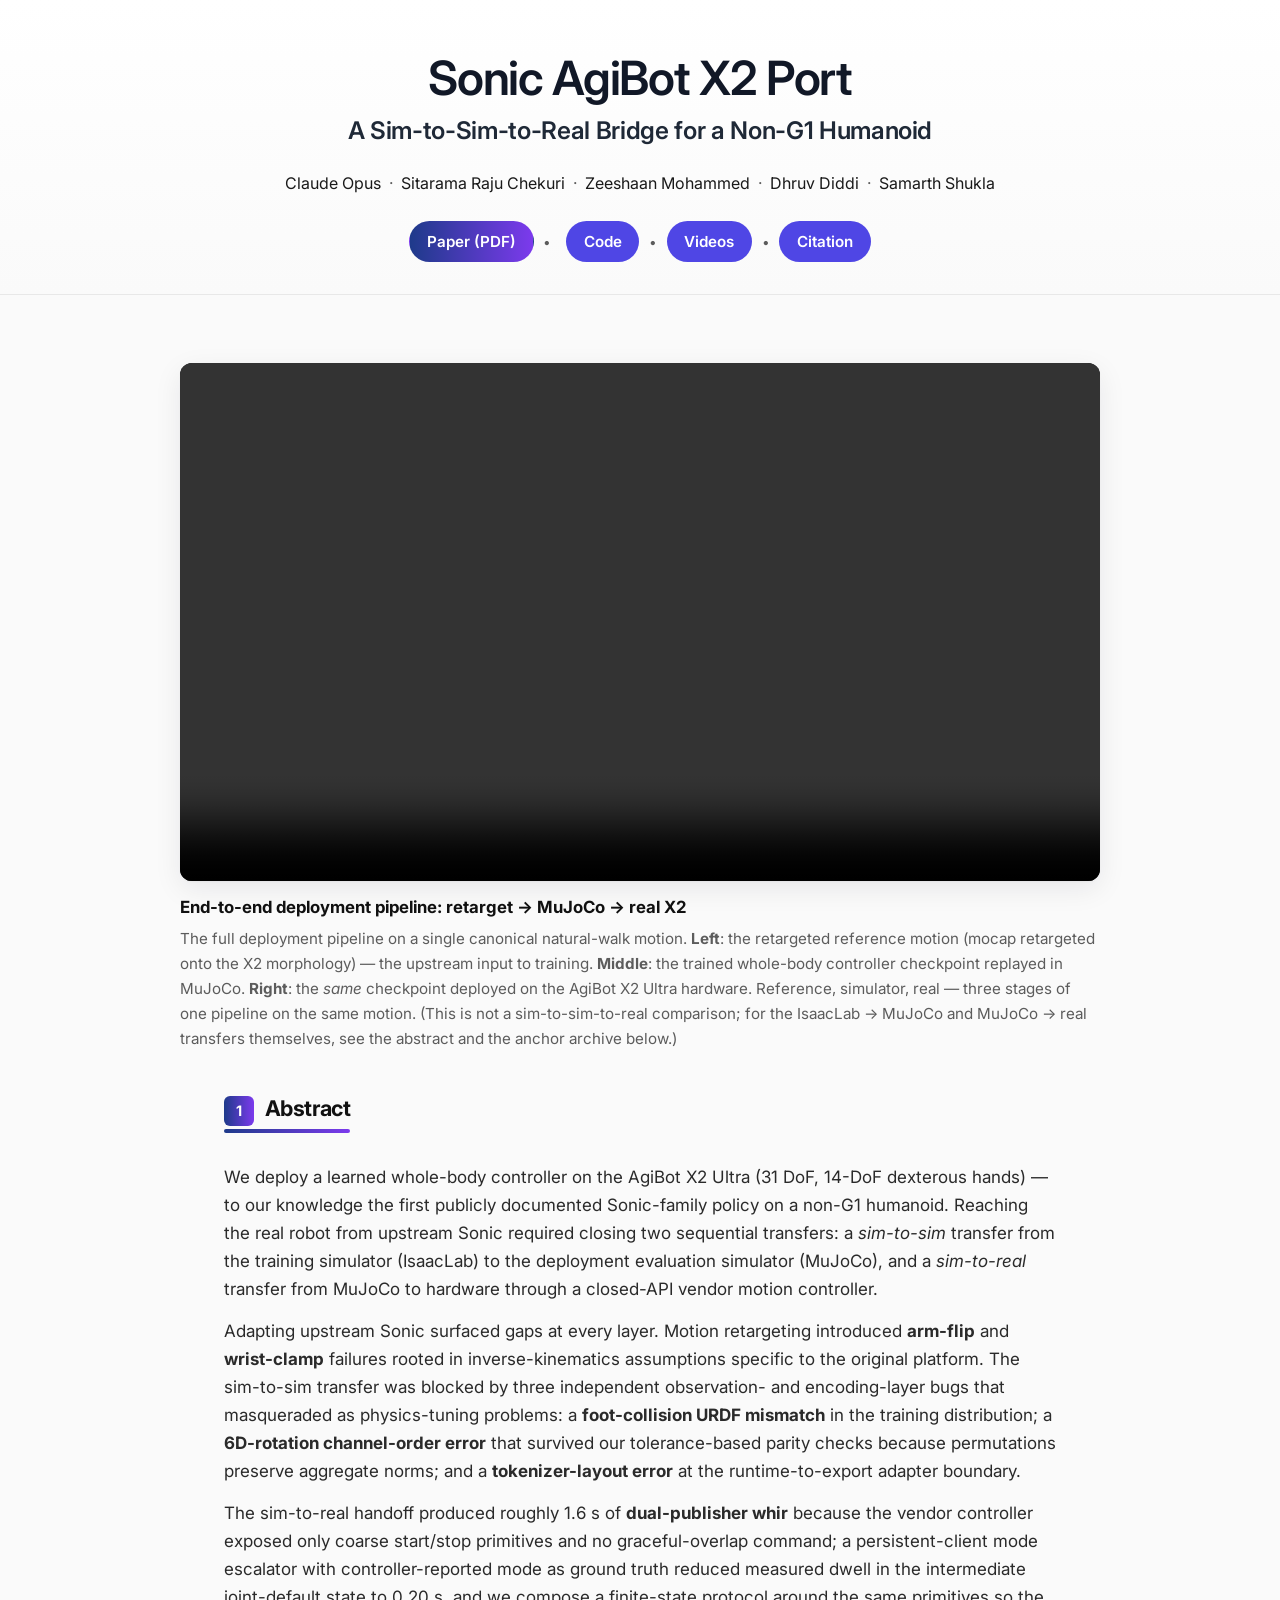
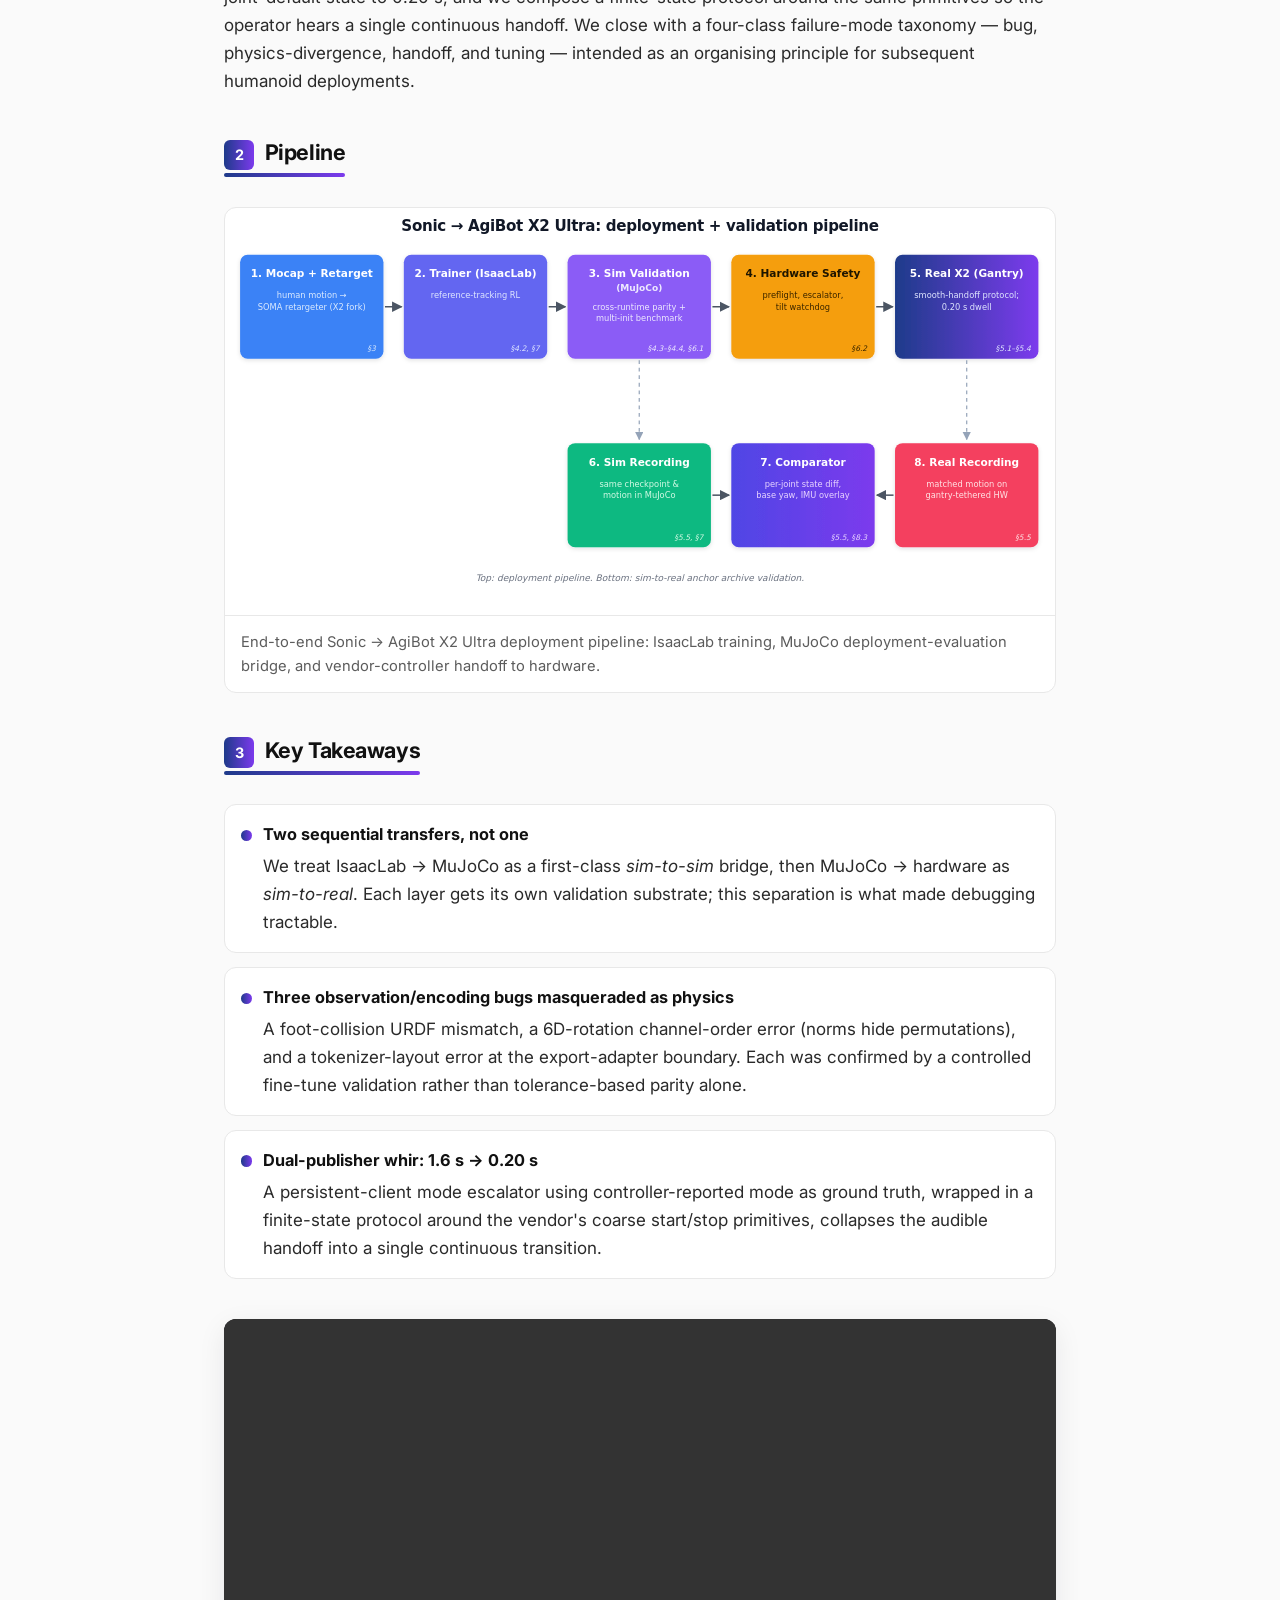
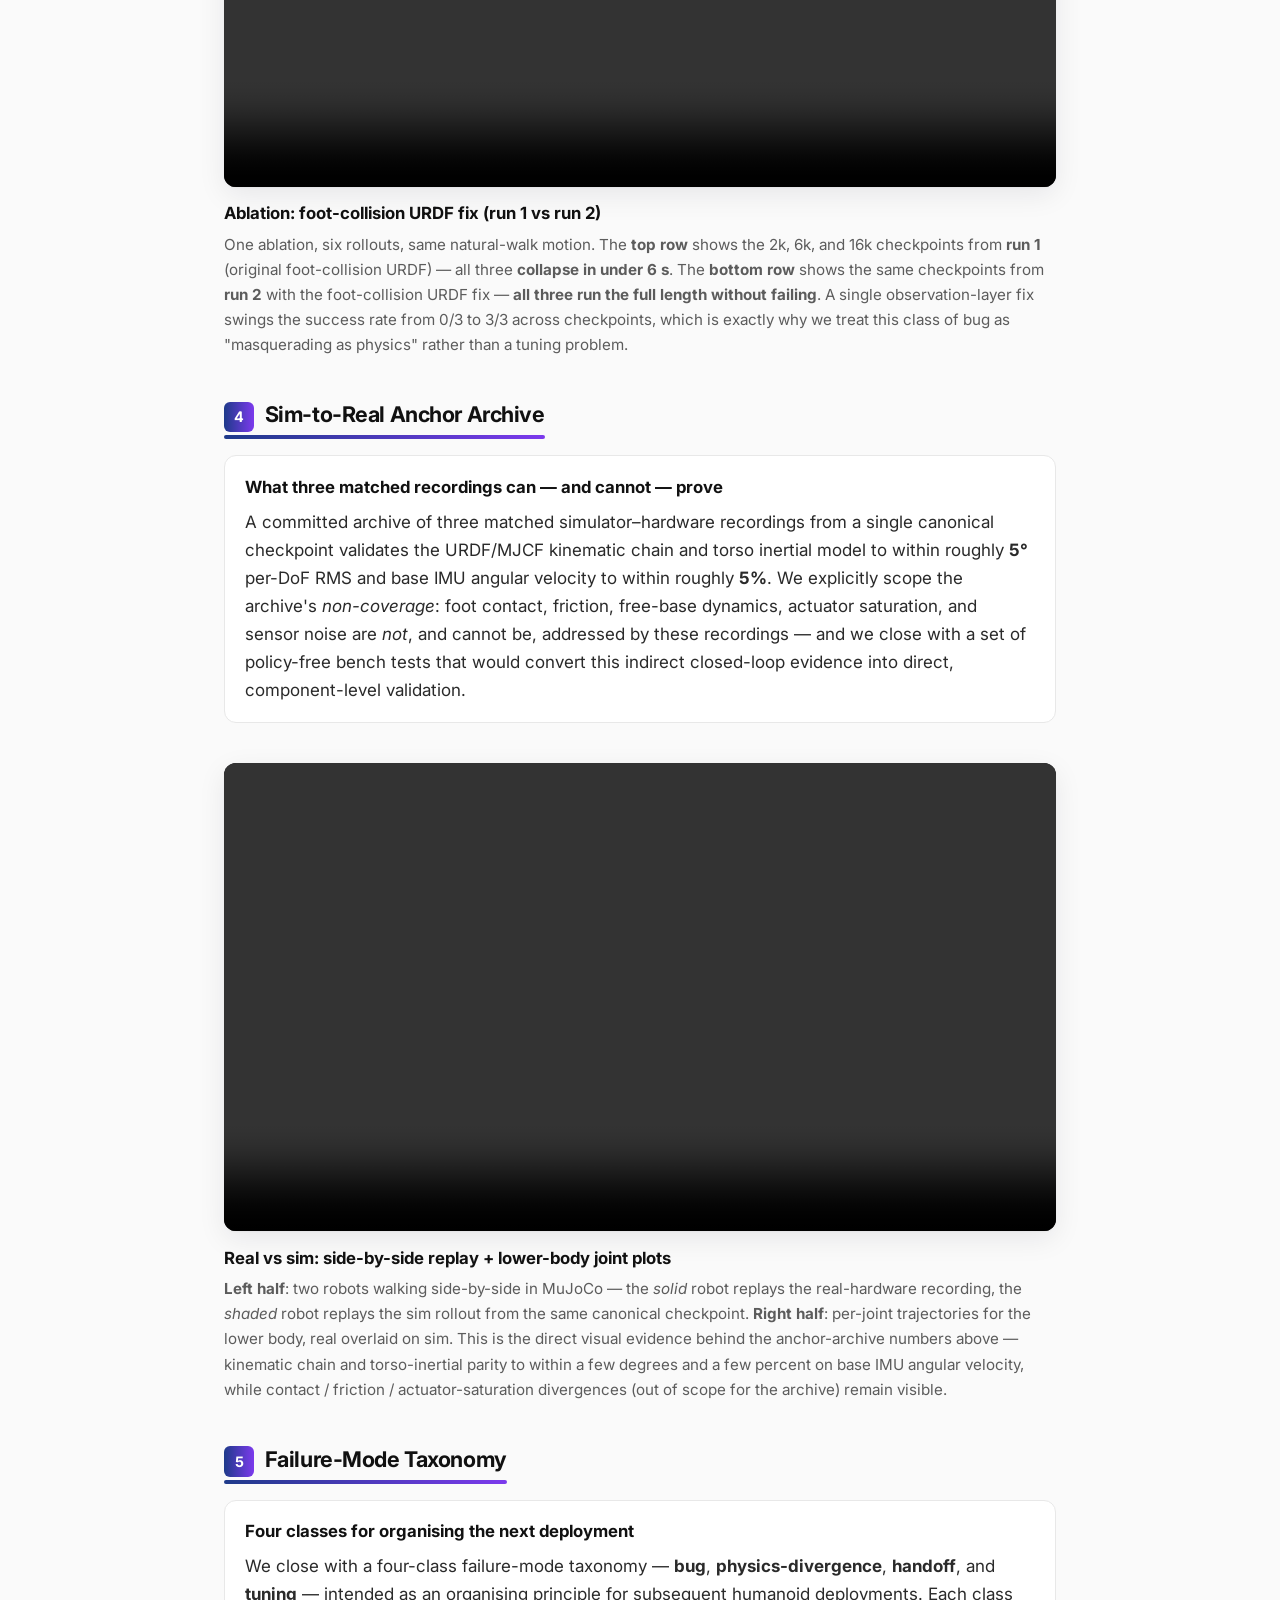
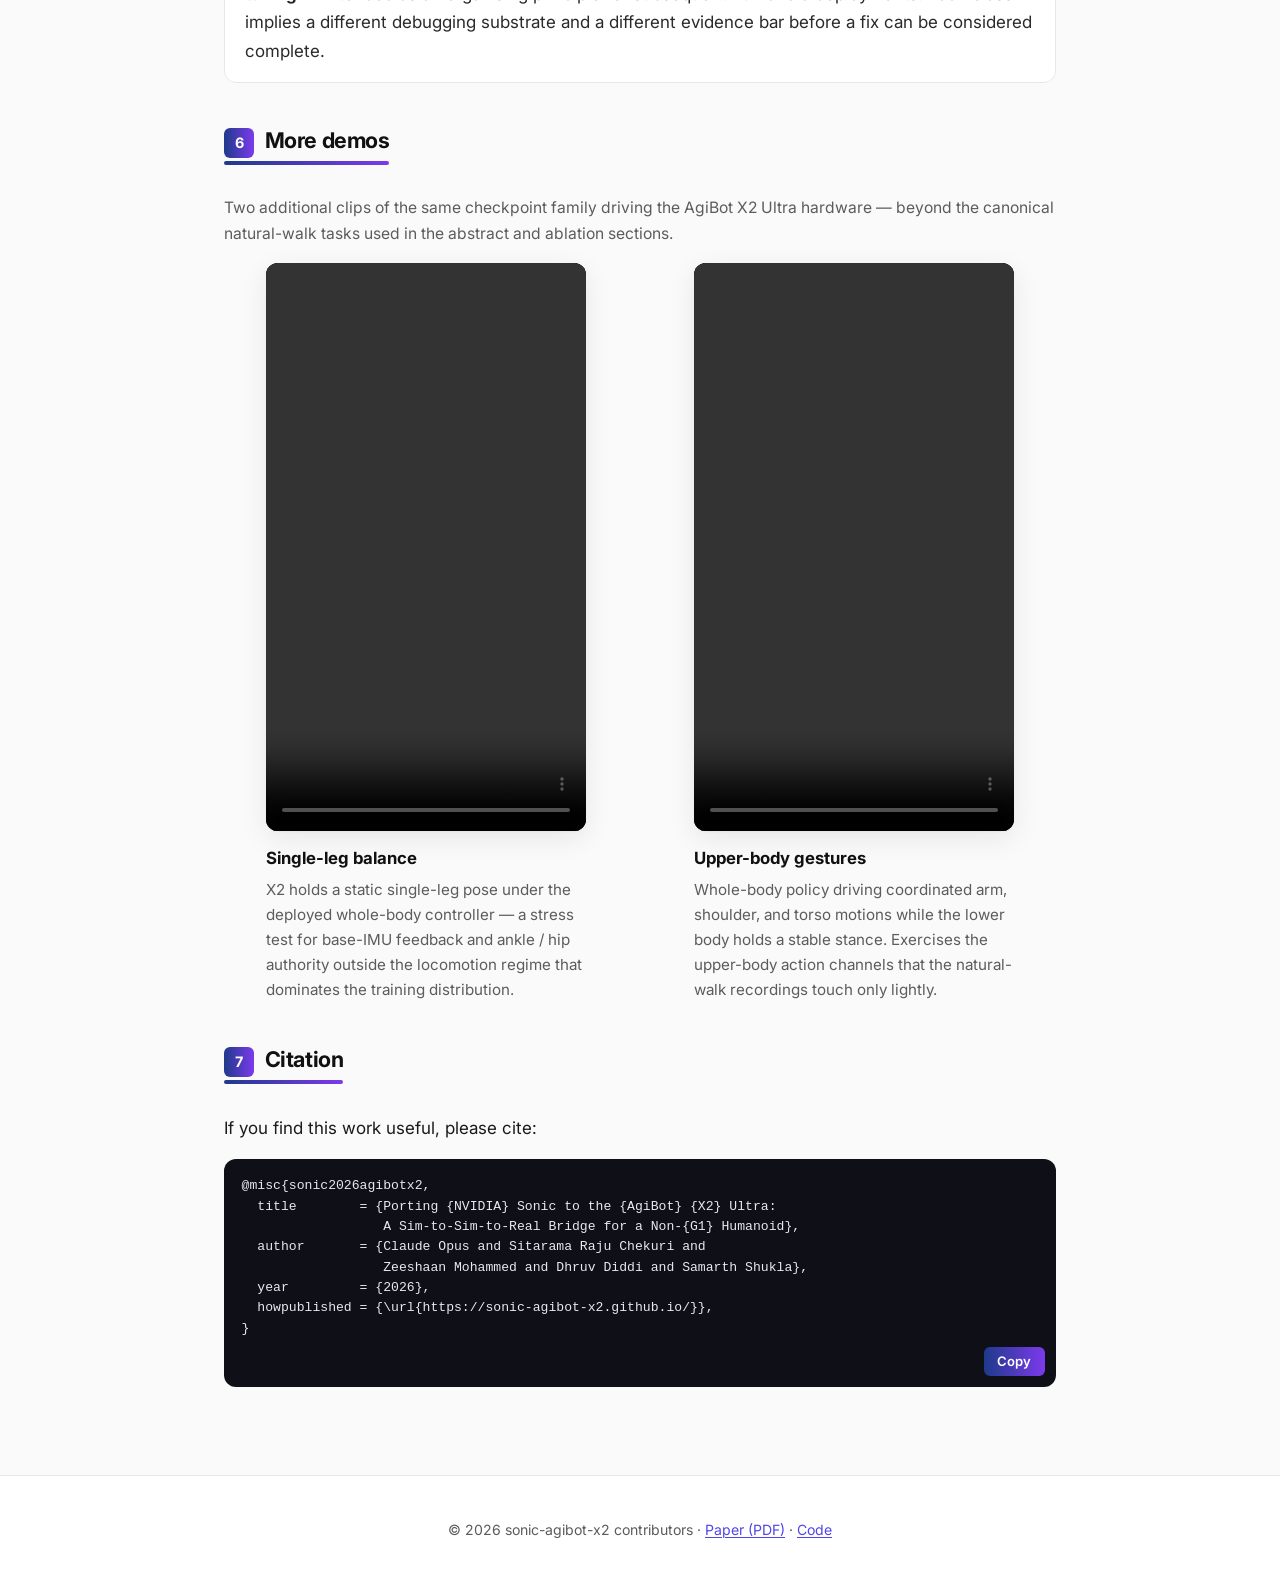
==== index.html @ 181bb684 "Soften G20 abstract sentence (drop 'months of' duration) Co-authored-by: Cursor <cursoragent@cursor." ====
<!doctype html>
<html lang="en">
  <head>
    <meta charset="utf-8" />
    <meta name="viewport" content="width=device-width, initial-scale=1" />
    <title>Sonic AgiBot X2 Port</title>
    <meta
      name="description"
      content="Sonic AgiBot X2 Port: a sim-to-sim-to-real bridge for a non-G1 humanoid. Project page, paper PDF, demo videos, and citation."
    />
    <meta
      property="og:title"
      content="Sonic AgiBot X2 Port — A Sim-to-Sim-to-Real Bridge for a Non-G1 Humanoid"
    />
    <meta
      property="og:description"
      content="First publicly documented Sonic-family policy on a non-G1 humanoid (AgiBot X2 Ultra)."
    />
    <meta property="og:type" content="article" />
    <meta property="og:image" content="static/images/f1_pipeline.png" />
    <link rel="preconnect" href="https://fonts.googleapis.com" />
    <link rel="preconnect" href="https://fonts.gstatic.com" crossorigin />
    <link
      href="https://fonts.googleapis.com/css2?family=Inter:wght@400;500;600;700;800&display=swap"
      rel="stylesheet"
    />
    <link rel="stylesheet" href="static/css/style.css" />
  </head>
  <body>
    <a class="skip-link" href="#main">Skip to content</a>

    <header class="hero">
      <div class="wrap wrap--wide">
        <h1 class="hero-title">
          Sonic AgiBot X2 Port
        </h1>
        <p class="hero-subtitle">
          A Sim-to-Sim-to-Real Bridge for a Non-G1&nbsp;Humanoid
        </p>

        <div class="authors" aria-label="Authors">
          <span>Claude Opus</span><span class="sep">·</span>
          <span>Sitarama Raju Chekuri</span><span class="sep">·</span>
          <span>Zeeshaan Mohammed</span><span class="sep">·</span>
          <span>Dhruv Diddi</span><span class="sep">·</span>
          <span>Samarth Shukla</span>
        </div>

        <ul class="pill-row" aria-label="Resources">
          <li>
            <a
              class="pill pill--primary"
              href="static/pdfs/sonic-agibot-x2-port.pdf"
              target="_blank"
              rel="noopener"
              >Paper (PDF)</a
            >
          </li>
          <li>
            <a
              class="pill pill--solid"
              href="https://github.com/meetsitaram/GR00T-WholeBodyControl"
              target="_blank"
              rel="noopener"
              >Code</a
            >
          </li>
          <li><a class="pill pill--solid" href="#more-demos">Videos</a></li>
          <li><a class="pill pill--solid" href="#citation">Citation</a></li>
        </ul>
      </div>
    </header>

    <main id="main">
      <div class="wrap wrap--wide">
        <!-- Video 1 — full-width hero placeholder -->
        <section
          class="video-block video-block--hero"
          id="video-x2"
          aria-labelledby="video-x2-title"
        >
          <div class="video-frame">
            <video
              controls
              playsinline
              muted
              loop
              preload="metadata"
              autoplay
              aria-describedby="video-x2-caption"
            >
              <source
                src="static/videos/x2-normal-walk-mocap-sim-real.mp4"
                type="video/mp4"
              />
              Your browser does not support embedded video.
            </video>
          </div>
          <h3 id="video-x2-title">
            End-to-end deployment pipeline: retarget → MuJoCo → real X2
          </h3>
          <p id="video-x2-caption">
            The full deployment pipeline on a single canonical natural-walk
            motion. <strong>Left</strong>: the retargeted reference motion
            (mocap retargeted onto the X2 morphology) — the upstream input
            to training. <strong>Middle</strong>: the trained whole-body
            controller checkpoint replayed in MuJoCo. <strong>Right</strong>:
            the <em>same</em> checkpoint deployed on the AgiBot X2 Ultra
            hardware. Reference, simulator, real — three stages of one
            pipeline on the same motion. (This is not a sim-to-sim-to-real
            comparison; for the IsaacLab → MuJoCo and MuJoCo → real
            transfers themselves, see the abstract and the anchor archive
            below.)
          </p>
        </section>
        <!-- § Abstract -->
        <section class="block abstract" aria-labelledby="abstract-title">
          <h2 id="abstract-title">
            <span class="num">1</span>Abstract
          </h2>
          <p>
            We deploy a learned whole-body controller on the AgiBot&nbsp;X2
            Ultra (31&nbsp;DoF, 14-DoF dexterous hands) — to our knowledge the
            first publicly documented Sonic-family policy on a non-G1
            humanoid. Reaching the real robot from upstream Sonic required
            closing two sequential transfers: a <em>sim-to-sim</em> transfer
            from the training simulator (IsaacLab) to the deployment
            evaluation simulator (MuJoCo), and a <em>sim-to-real</em> transfer
            from MuJoCo to hardware through a closed-API vendor motion
            controller.
          </p>
          <p>
            Adapting upstream Sonic surfaced gaps at every layer. Motion
            retargeting introduced <strong>arm-flip</strong> and
            <strong>wrist-clamp</strong> failures rooted in inverse-kinematics
            assumptions specific to the original platform. The sim-to-sim
            transfer was blocked by three independent observation- and
            encoding-layer bugs that masqueraded as physics-tuning problems:
            a <strong>foot-collision URDF mismatch</strong> in the training
            distribution; a
            <strong>6D-rotation channel-order error</strong> that survived
            our tolerance-based parity checks because permutations preserve
            aggregate norms; and a
            <strong>tokenizer-layout error</strong> at the
            runtime-to-export adapter boundary.
          </p>
          <p>
            The sim-to-real handoff produced roughly 1.6&nbsp;s of
            <strong>dual-publisher whir</strong> because the vendor controller
            exposed only coarse start/stop primitives and no graceful-overlap
            command; a persistent-client mode escalator with controller-reported
            mode as ground truth reduced measured dwell in the intermediate
            joint-default state to 0.20&nbsp;s, and we compose a finite-state
            protocol around the same primitives so the operator hears a single
            continuous handoff. We close with a four-class failure-mode
            taxonomy — bug, physics-divergence, handoff, and tuning —
            intended as an organising principle for subsequent humanoid
            deployments.
          </p>
        </section>

        <!-- § Pipeline figure -->
        <section class="block" aria-labelledby="figure-title">
          <h2 id="figure-title">
            <span class="num">2</span>Pipeline
          </h2>
          <figure class="figure-card">
            <img
              src="static/images/f1_pipeline_web.svg"
              alt="Pipeline figure: upstream Sonic training in IsaacLab, transfer to MuJoCo deployment-evaluation simulator, and final transfer to the AgiBot X2 Ultra hardware via the vendor motion controller. Bottom row shows the sim-to-real anchor archive validation substrate."
              loading="lazy"
            />
            <figcaption>
              End-to-end Sonic → AgiBot X2 Ultra deployment pipeline:
              IsaacLab training, MuJoCo deployment-evaluation bridge, and
              vendor-controller handoff to hardware.
            </figcaption>
          </figure>
        </section>

        <!-- § Key Takeaways (1–3) -->
        <section class="block" aria-labelledby="takeaways1-title">
          <h2 id="takeaways1-title">
            <span class="num">3</span>Key Takeaways
          </h2>
          <ul class="takeaways takeaways--bullets">
            <li>
              <h3>Two sequential transfers, not one</h3>
              <p>
                We treat IsaacLab → MuJoCo as a first-class
                <em>sim-to-sim</em> bridge, then MuJoCo → hardware as
                <em>sim-to-real</em>. Each layer gets its own validation
                substrate; this separation is what made debugging tractable.
              </p>
            </li>
            <li>
              <h3>Three observation/encoding bugs masqueraded as physics</h3>
              <p>
                A foot-collision URDF mismatch, a 6D-rotation channel-order
                error (norms hide permutations), and a tokenizer-layout error
                at the export-adapter boundary. Each was confirmed by a
                controlled fine-tune validation rather than tolerance-based
                parity alone.
              </p>
            </li>
            <li>
              <h3>Dual-publisher whir: 1.6&nbsp;s → 0.20&nbsp;s</h3>
              <p>
                A persistent-client mode escalator using
                controller-reported mode as ground truth, wrapped in a
                finite-state protocol around the vendor's coarse start/stop
                primitives, collapses the audible handoff into a single
                continuous transition.
              </p>
            </li>
          </ul>
        </section>

        <!-- Video 2 — ablation: foot-collision URDF fix (run 1 vs run 2) -->
        <section
          class="video-block"
          id="video-ablation"
          aria-labelledby="video-ablation-title"
        >
          <div class="video-frame">
            <video
              controls
              playsinline
              muted
              loop
              preload="metadata"
              autoplay
              aria-describedby="video-ablation-caption"
            >
              <source
                src="static/videos/x2-ablation-tests-run1-vs-run2.mp4"
                type="video/mp4"
              />
              Your browser does not support embedded video.
            </video>
          </div>
          <h3 id="video-ablation-title">
            Ablation: foot-collision URDF fix (run 1 vs run 2)
          </h3>
          <p id="video-ablation-caption">
            One ablation, six rollouts, same natural-walk motion. The
            <strong>top row</strong> shows the 2k, 6k, and 16k checkpoints
            from <strong>run 1</strong> (original foot-collision URDF) — all
            three <strong>collapse in under 6&nbsp;s</strong>. The
            <strong>bottom row</strong> shows the same checkpoints from
            <strong>run 2</strong> with the foot-collision URDF fix —
            <strong>all three run the full length without failing</strong>.
            A single observation-layer fix swings the success rate from 0/3
            to 3/3 across checkpoints, which is exactly why we treat this
            class of bug as "masquerading as physics" rather than a tuning
            problem.
          </p>
        </section>

        <!-- § Sim-to-real anchor archive (Takeaway #4 — paired with Video 3) -->
        <section class="block" aria-labelledby="anchor-title">
          <h2 id="anchor-title">
            <span class="num">4</span>Sim-to-Real Anchor Archive
          </h2>
          <div class="content-card">
            <h3>What three matched recordings can — and cannot — prove</h3>
            <p>
              A committed archive of three matched simulator–hardware
              recordings from a single canonical checkpoint validates the
              URDF/MJCF kinematic chain and torso inertial model to within
              roughly <strong>5°</strong> per-DoF RMS and base IMU angular
              velocity to within roughly <strong>5%</strong>. We explicitly
              scope the archive's <em>non-coverage</em>: foot contact,
              friction, free-base dynamics, actuator saturation, and sensor
              noise are <em>not</em>, and cannot be, addressed by these
              recordings — and we close with a set of policy-free bench
              tests that would convert this indirect closed-loop evidence
              into direct, component-level validation.
            </p>
          </div>
        </section>

        <!-- Video 3 — MuJoCo real vs sim side-by-side + joint plots -->
        <section
          class="video-block"
          id="video-sim2real"
          aria-labelledby="video-sim2real-title"
        >
          <div class="video-frame">
            <video
              controls
              playsinline
              muted
              loop
              preload="metadata"
              autoplay
              aria-describedby="video-sim2real-caption"
            >
              <source
                src="static/videos/x2-compare-real-sim-motions-with-plots.mp4"
                type="video/mp4"
              />
              Your browser does not support embedded video.
            </video>
          </div>
          <h3 id="video-sim2real-title">
            Real vs sim: side-by-side replay + lower-body joint plots
          </h3>
          <p id="video-sim2real-caption">
            <strong>Left half</strong>: two robots walking side-by-side in
            MuJoCo — the <em>solid</em> robot replays the real-hardware
            recording, the <em>shaded</em> robot replays the sim rollout
            from the same canonical checkpoint.
            <strong>Right half</strong>: per-joint trajectories for the
            lower body, real overlaid on sim. This is the direct visual
            evidence behind the anchor-archive numbers above — kinematic
            chain and torso-inertial parity to within a few degrees and a
            few percent on base IMU angular velocity, while contact /
            friction / actuator-saturation divergences (out of scope for
            the archive) remain visible.
          </p>
        </section>

        <!-- § Failure-mode taxonomy (Takeaway #5 — closing) -->
        <section class="block" aria-labelledby="taxonomy-title">
          <h2 id="taxonomy-title">
            <span class="num">5</span>Failure-Mode Taxonomy
          </h2>
          <div class="content-card">
            <h3>Four classes for organising the next deployment</h3>
            <p>
              We close with a four-class failure-mode taxonomy —
              <strong>bug</strong>, <strong>physics-divergence</strong>,
              <strong>handoff</strong>, and <strong>tuning</strong> —
              intended as an organising principle for subsequent humanoid
              deployments. Each class implies a different debugging
              substrate and a different evidence bar before a fix can be
              considered complete.
            </p>
          </div>
        </section>

        <!-- § More demos (extra clips) -->
        <section class="block" id="more-demos" aria-labelledby="more-demos-title">
          <h2 id="more-demos-title">
            <span class="num">6</span>More demos
          </h2>
          <p class="block-intro">
            Two additional clips of the same checkpoint family driving the
            AgiBot X2 Ultra hardware — beyond the canonical natural-walk
            tasks used in the abstract and ablation sections.
          </p>
          <div class="video-grid">
            <figure
              class="video-block video-block--grid"
              id="video-balance"
              aria-labelledby="video-balance-title"
            >
              <div class="video-frame">
                <video
                  controls
                  playsinline
                  muted
                  loop
                  preload="metadata"
                  autoplay
                  aria-describedby="video-balance-caption"
                >
                  <source
                    src="static/videos/x2-sonic-balancing-on-one-leg.mp4"
                    type="video/mp4"
                  />
                  Your browser does not support embedded video.
                </video>
              </div>
              <figcaption>
                <h3 id="video-balance-title">Single-leg balance</h3>
                <p id="video-balance-caption">
                  X2 holds a static single-leg pose under the deployed
                  whole-body controller — a stress test for base-IMU
                  feedback and ankle / hip authority outside the locomotion
                  regime that dominates the training distribution.
                </p>
              </figcaption>
            </figure>

            <figure
              class="video-block video-block--grid"
              id="video-manip"
              aria-labelledby="video-manip-title"
            >
              <div class="video-frame">
                <video
                  controls
                  playsinline
                  muted
                  loop
                  preload="metadata"
                  autoplay
                  aria-describedby="video-manip-caption"
                >
                  <source
                    src="static/videos/x2-sonic-manipulation-gestures.mp4"
                    type="video/mp4"
                  />
                  Your browser does not support embedded video.
                </video>
              </div>
              <figcaption>
                <h3 id="video-manip-title">Upper-body gestures</h3>
                <p id="video-manip-caption">
                  Whole-body policy driving coordinated arm, shoulder, and
                  torso motions while the lower body holds a stable stance.
                  Exercises the upper-body action channels that the
                  natural-walk recordings touch only lightly.
                </p>
              </figcaption>
            </figure>
          </div>
        </section>

        <!-- § Citation -->
        <section class="block" id="citation" aria-labelledby="citation-title">
          <h2 id="citation-title">
            <span class="num">7</span>Citation
          </h2>
          <p>If you find this work useful, please cite:</p>
          <pre class="cite-box"><code id="bibtex">@misc{sonic2026agibotx2,
  title        = {Porting {NVIDIA} Sonic to the {AgiBot} {X2} Ultra:
                  A Sim-to-Sim-to-Real Bridge for a Non-{G1} Humanoid},
  author       = {Claude Opus and Sitarama Raju Chekuri and
                  Zeeshaan Mohammed and Dhruv Diddi and Samarth Shukla},
  year         = {2026},
  howpublished = {\url{https://sonic-agibot-x2.github.io/}},
}</code><button
            class="copy-btn"
            type="button"
            id="copy-bibtex"
            aria-label="Copy BibTeX citation to clipboard"
          >Copy</button></pre>
        </section>
      </div>
    </main>

    <footer class="site">
      <p>
        © 2026 sonic-agibot-x2 contributors ·
        <a href="static/pdfs/sonic-agibot-x2-port.pdf">Paper (PDF)</a> ·
        <a href="https://github.com/meetsitaram/GR00T-WholeBodyControl"
          >Code</a
        >
      </p>
    </footer>

    <script>
      // ---- Auto-play videos when scrolled into view (muted), pause when out ----
      (function () {
        var videos = document.querySelectorAll(".video-frame video");
        if (!videos.length) return;

        // If the user manually paused a video, respect that and don't
        // re-autoplay it on subsequent scroll-into-view events.
        videos.forEach(function (v) {
          v.dataset.userPaused = "false";
          v.addEventListener("pause", function () {
            // pause() also fires when we programmatically pause on scroll-out;
            // only treat it as a user pause if the video is currently visible.
            if (v.dataset.inView === "true" && !v.ended) {
              v.dataset.userPaused = "true";
            }
          });
          v.addEventListener("play", function () {
            v.dataset.userPaused = "false";
          });
        });

        if (!("IntersectionObserver" in window)) return;

        var io = new IntersectionObserver(
          function (entries) {
            entries.forEach(function (entry) {
              var v = entry.target;
              if (entry.isIntersecting) {
                v.dataset.inView = "true";
                if (v.dataset.userPaused !== "true") {
                  var p = v.play();
                  if (p && typeof p.catch === "function") p.catch(function () {});
                }
              } else {
                v.dataset.inView = "false";
                if (!v.paused) v.pause();
              }
            });
          },
          { threshold: 0.5 }
        );

        videos.forEach(function (v) {
          io.observe(v);
        });

        // ---- One-time touch fallback for mobile browsers that block
        // HTML autoplay until the page sees a user gesture (some Android
        // builds / data-saver modes). On the first touch anywhere on the
        // page, try to (re)play any video currently in view.
        function kickInViewVideos() {
          videos.forEach(function (v) {
            if (
              v.dataset.inView === "true" &&
              v.dataset.userPaused !== "true" &&
              v.paused
            ) {
              var p = v.play();
              if (p && typeof p.catch === "function") p.catch(function () {});
            }
          });
        }
        var fired = false;
        function once(ev) {
          if (fired) return;
          fired = true;
          kickInViewVideos();
          window.removeEventListener("touchstart", once, true);
          window.removeEventListener("click", once, true);
        }
        window.addEventListener("touchstart", once, { capture: true, passive: true });
        window.addEventListener("click", once, true);
      })();

      // ---- BibTeX copy button ----
      (function () {
        var btn = document.getElementById("copy-bibtex");
        var src = document.getElementById("bibtex");
        if (!btn || !src) return;
        btn.addEventListener("click", function () {
          var text = src.textContent || "";
          var done = function () {
            btn.textContent = "Copied";
            btn.dataset.copied = "true";
            setTimeout(function () {
              btn.textContent = "Copy";
              delete btn.dataset.copied;
            }, 1600);
          };
          if (navigator.clipboard && navigator.clipboard.writeText) {
            navigator.clipboard.writeText(text).then(done).catch(function () {
              fallback(text);
              done();
            });
          } else {
            fallback(text);
            done();
          }
          function fallback(t) {
            var ta = document.createElement("textarea");
            ta.value = t;
            ta.setAttribute("readonly", "");
            ta.style.position = "absolute";
            ta.style.left = "-9999px";
            document.body.appendChild(ta);
            ta.select();
            try {
              document.execCommand("copy");
            } catch (e) {}
            document.body.removeChild(ta);
          }
        });
      })();
    </script>
  </body>
</html>
---- static/css/style.css ----
/*
 * Sonic-on-AgiBot-X2 project page
 * DreamDojo-inspired layout (numbered sections + colored heading underlines)
 * Light theme, indigo accent, navy->violet gradient on section underlines + pills
 */

:root {
  --bg: #fafafa;
  --surface: #ffffff;
  --text: #1a1a1a;
  --muted: #5c5c5c;
  --border: #e8e8e8;
  --border-strong: #d4d4d4;

  /* Accent (Option A: Indigo) */
  --accent: #4f46e5;
  --accent-hover: #4338ca;
  --accent-soft: #eef2ff;

  /* Navy -> Violet gradient (Option C, used on section underlines + primary pills) */
  --grad-from: #1e3a8a;
  --grad-to: #7c3aed;
  --accent-gradient: linear-gradient(90deg, var(--grad-from), var(--grad-to));

  --radius-pill: 999px;
  --radius-card: 12px;
  --max-read: 52rem;

  --font-sans: "Inter", ui-sans-serif, system-ui, -apple-system, "Segoe UI",
    Roboto, "Helvetica Neue", Arial, sans-serif;
  --font-mono: ui-monospace, "Cascadia Code", "Source Code Pro", Menlo,
    "JetBrains Mono", monospace;
}

*,
*::before,
*::after {
  box-sizing: border-box;
}

html {
  scroll-behavior: smooth;
}

body {
  margin: 0;
  font-family: var(--font-sans);
  font-size: 1.0625rem;
  line-height: 1.65;
  color: var(--text);
  background: var(--bg);
  -webkit-font-smoothing: antialiased;
  -moz-osx-font-smoothing: grayscale;
}

a {
  color: var(--accent);
  text-decoration: underline;
  text-decoration-thickness: 1px;
  text-underline-offset: 2px;
}

a:hover {
  color: var(--accent-hover);
}

a:focus-visible {
  outline: 2px solid var(--accent);
  outline-offset: 2px;
  border-radius: 2px;
}

.skip-link {
  position: absolute;
  left: -9999px;
  z-index: 999;
  padding: 0.5rem 1rem;
  background: var(--surface);
  color: var(--text);
  border: 1px solid var(--border);
  border-radius: 6px;
}

.skip-link:focus {
  left: 0.5rem;
  top: 0.5rem;
}

.wrap {
  max-width: calc(var(--max-read) + 3rem);
  margin: 0 auto;
  padding: 0 1.25rem;
}

.wrap--wide {
  max-width: calc(var(--max-read) + 8rem);
}

/* ---------- Hero ---------- */

.hero {
  padding: 3.25rem 0 2rem;
  text-align: center;
  border-bottom: 1px solid var(--border);
  background: linear-gradient(180deg, var(--surface) 0%, var(--bg) 100%);
}

.hero-title {
  margin: 0 auto 0.55rem;
  max-width: 26ch;
  font-size: clamp(2.15rem, 4.2vw, 2.95rem);
  font-weight: 600;
  letter-spacing: -0.028em;
  line-height: 1.12;
  color: #111827;
  text-wrap: balance;
  text-rendering: optimizeLegibility;
}

.hero-subtitle {
  margin: 0 auto 1.5rem;
  max-width: 48ch;
  font-size: clamp(1.12rem, 2.15vw, 1.52rem);
  font-weight: 600;
  letter-spacing: -0.014em;
  line-height: 1.34;
  color: #1f2937;
  text-wrap: balance;
}

.authors {
  display: flex;
  flex-wrap: wrap;
  justify-content: center;
  gap: 0.35rem 0.5rem;
  margin: 0 auto 0;
  max-width: 48rem;
  font-size: 1rem;
  color: var(--text);
}

.authors .sep {
  color: var(--muted);
  user-select: none;
}

/* ---------- Pill row ---------- */

.pill-row {
  display: flex;
  flex-wrap: wrap;
  justify-content: center;
  align-items: center;
  gap: 0.5rem 0.6rem;
  margin: 1.5rem 0 0;
  list-style: none;
  padding: 0;
}

.pill-row li + li::before {
  content: "•";
  color: var(--muted);
  margin-right: 0.6rem;
  font-size: 0.85rem;
  align-self: center;
}

.pill {
  display: inline-flex;
  align-items: center;
  gap: 0.4rem;
  padding: 0.45rem 1.05rem;
  border: 1px solid var(--border-strong);
  border-radius: var(--radius-pill);
  background: var(--surface);
  color: var(--text);
  font-size: 0.95rem;
  font-weight: 600;
  text-decoration: none;
  transition: filter 0.15s, box-shadow 0.15s, transform 0.05s,
    background 0.15s;
}

.pill:hover {
  filter: brightness(1.05);
  box-shadow: 0 4px 14px rgba(79, 70, 229, 0.22);
}

.pill:active {
  transform: translateY(1px);
}

/* Solid pill: indigo fill, white text — used for non-primary pills */
.pill--solid {
  background: var(--accent);
  color: #ffffff;
  border-color: transparent;
}

.pill--solid:hover {
  color: #ffffff;
  background: var(--accent-hover);
  box-shadow: 0 4px 14px rgba(79, 70, 229, 0.32);
}

/* Primary pill: gradient fill (matches section underlines) */
.pill--primary {
  background: var(--accent-gradient);
  color: #ffffff;
  border-color: transparent;
}

.pill--primary:hover {
  color: #ffffff;
  filter: brightness(1.07);
  box-shadow: 0 4px 14px rgba(79, 70, 229, 0.35);
}

/* ---------- Main layout ---------- */

main .wrap {
  padding-top: 1.75rem;
  padding-bottom: 3rem;
}

.lead {
  margin: 1.5rem auto 1.75rem;
  max-width: var(--max-read);
  font-size: 1.1rem;
  color: var(--text);
}

/* Tighten the gap between hero video and lead/abstract */
.video-block--hero + .lead,
.video-block--hero + section.block {
  margin-top: 1.25rem;
}

.video-block--hero {
  margin-top: 1.25rem;
  margin-bottom: 1.25rem;
}

/* ---------- Numbered sections (DreamDojo-style) ---------- */

section.block {
  margin: 2.5rem auto;
  max-width: var(--max-read);
}

section.block h2 {
  display: inline-flex;
  align-items: baseline;
  gap: 0.65rem;
  margin: 0 0 1rem;
  padding-bottom: 0.4rem;
  font-size: 1.35rem;
  font-weight: 700;
  letter-spacing: -0.02em;
  color: #111;
  position: relative;
}

/* The signature DreamDojo-style colored underline,
   recolored with our navy -> violet gradient. */
section.block h2::after {
  content: "";
  position: absolute;
  left: 0;
  right: 0;
  bottom: 0;
  height: 4px;
  border-radius: 2px;
  background: var(--accent-gradient);
}

section.block h2 .num {
  display: inline-flex;
  align-items: center;
  justify-content: center;
  min-width: 1.9rem;
  height: 1.9rem;
  padding: 0 0.55rem;
  border-radius: 6px;
  background: var(--accent-gradient);
  color: #ffffff;
  font-size: 0.9rem;
  font-weight: 700;
  letter-spacing: 0;
}

section.block > p,
section.block > figure,
section.block > ol,
section.block > ul {
  margin-top: 0.85rem;
}

/* ---------- Abstract ---------- */

.abstract p {
  margin: 0 0 0.85rem;
  color: #2a2a2a;
}

.abstract em {
  font-style: italic;
}

/* ---------- Numbered takeaways ---------- */

.takeaways {
  margin: 0;
  padding: 0;
  list-style: none;
  counter-reset: item;
}

.takeaways > li {
  counter-increment: item;
  position: relative;
  padding: 1rem 1.1rem 1rem 3.4rem;
  margin-bottom: 0.85rem;
  background: var(--surface);
  border: 1px solid var(--border);
  border-radius: var(--radius-card);
}

.takeaways > li::before {
  content: counter(item);
  position: absolute;
  left: 0.9rem;
  top: 1rem;
  display: inline-flex;
  align-items: center;
  justify-content: center;
  width: 1.85rem;
  height: 1.85rem;
  border-radius: 6px;
  background: var(--accent-gradient);
  color: #ffffff;
  font-size: 0.85rem;
  font-weight: 700;
}

.takeaways h3 {
  margin: 0 0 0.25rem;
  font-size: 1.02rem;
  font-weight: 700;
  color: #111;
}

.takeaways p {
  margin: 0;
  color: #2a2a2a;
}

/* Bullet variant: replaces the number badge with a small gradient dot. */
.takeaways--bullets > li {
  padding: 1rem 1.1rem 1rem 2.4rem;
}

.takeaways--bullets > li::before {
  content: "";
  position: absolute;
  left: 1rem;
  top: 1.55rem;
  width: 0.7rem;
  height: 0.7rem;
  min-width: 0;
  border-radius: 50%;
  background: var(--accent-gradient);
  color: transparent;
  font-size: 0;
  font-weight: 0;
}

/* Single-content card — used in sections that have only one item
   (e.g. anchor archive, taxonomy) so we don't double-number the badge. */
.content-card {
  padding: 1.1rem 1.25rem;
  background: var(--surface);
  border: 1px solid var(--border);
  border-radius: var(--radius-card);
}

.content-card h3 {
  margin: 0 0 0.4rem;
  font-size: 1.05rem;
  font-weight: 700;
  color: #111;
}

.content-card p {
  margin: 0;
  color: #2a2a2a;
}

/* ---------- Figure ---------- */

.figure-card {
  margin: 0 auto;
  max-width: var(--max-read);
  border: 1px solid var(--border);
  border-radius: var(--radius-card);
  overflow: hidden;
  background: var(--surface);
}

.figure-card img {
  display: block;
  width: 100%;
  height: auto;
  vertical-align: middle;
}

.figure-card figcaption {
  padding: 0.85rem 1rem;
  font-size: 0.92rem;
  color: var(--muted);
  border-top: 1px solid var(--border);
}

/* ---------- Video blocks (interleaved) ---------- */

.video-block {
  margin: 2.5rem auto;
  max-width: var(--max-read);
}

.video-block--hero {
  max-width: calc(var(--max-read) + 6rem);
}

.video-frame {
  position: relative;
  width: 100%;
  aspect-ratio: 16 / 9;
  background: #0e0e10;
  border-radius: var(--radius-card);
  overflow: hidden;
  box-shadow: 0 1px 2px rgba(0, 0, 0, 0.04),
    0 8px 28px rgba(15, 15, 35, 0.08);
}

.video-frame video {
  width: 100%;
  height: 100%;
  display: block;
  object-fit: cover;
}

.video-block h3 {
  margin: 0.85rem 0 0.25rem;
  font-size: 1.05rem;
  font-weight: 700;
  color: #111;
}

.video-block p {
  margin: 0;
  color: var(--muted);
  font-size: 0.95rem;
}

/* ---------- More-demos grid (2-up on desktop, stacked on mobile) ---------- */

.video-grid {
  display: grid;
  grid-template-columns: repeat(2, minmax(0, 1fr));
  gap: 1.5rem 1.4rem;
  margin: 0.25rem 0 0;
}

/* The two More-demos clips are portrait phone footage. Make the
   card itself portrait (9:16) so the video fills the frame without
   side bars, and cap each card's width so they don't get absurdly
   tall on wide desktops. The cards are centered inside their grid
   cell so the section reads as two phone-shaped panels side by side. */
.video-block--grid {
  margin: 0 auto;
  max-width: 320px;
  width: 100%;
}

.video-block--grid .video-frame {
  aspect-ratio: 9 / 16;
}

.video-block--grid .video-frame video {
  object-fit: cover;
  background: #0e0e10;
}

.video-block--grid figcaption {
  margin: 0;
}

.block-intro {
  margin: 0 0 1rem;
  color: var(--muted);
  font-size: 0.98rem;
}

/* ---------- Citation block ---------- */

.cite-box {
  position: relative;
  max-width: var(--max-read);
  margin: 0;
  padding: 1.1rem 1.1rem 3rem;
  background: #0f0f17;
  color: #e8e8ee;
  border-radius: var(--radius-card);
  font-family: var(--font-mono);
  font-size: 0.82rem;
  line-height: 1.55;
  overflow-x: auto;
  white-space: pre;
}

.cite-box code {
  display: block;
  white-space: pre;
}

.copy-btn {
  position: absolute;
  bottom: 0.7rem;
  right: 0.7rem;
  padding: 0.4rem 0.85rem;
  font-size: 0.82rem;
  font-family: var(--font-sans);
  font-weight: 600;
  border: none;
  border-radius: 6px;
  background: var(--accent-gradient);
  color: #ffffff;
  cursor: pointer;
  transition: filter 0.12s, box-shadow 0.12s;
}

.copy-btn:hover {
  filter: brightness(1.06);
  box-shadow: 0 4px 14px rgba(79, 70, 229, 0.35);
}

.copy-btn:focus-visible {
  outline: 2px solid #ffffff;
  outline-offset: 2px;
}

.copy-btn[data-copied="true"] {
  background: #16a34a;
}

/* ---------- Footer ---------- */

footer.site {
  padding: 1.75rem 1.25rem;
  text-align: center;
  font-size: 0.88rem;
  color: var(--muted);
  border-top: 1px solid var(--border);
  background: var(--surface);
}

footer.site a {
  color: var(--accent);
}

/* ---------- Responsive ---------- */

@media (max-width: 640px) {
  .hero {
    padding: 2.25rem 0 1.5rem;
  }

  .hero-title {
    font-size: clamp(1.75rem, 6.5vw, 2.35rem);
    letter-spacing: -0.025em;
    max-width: 22ch;
  }

  .hero-subtitle {
    font-size: 1.05rem;
    max-width: 30ch;
    font-weight: 600;
  }

  .takeaways--bullets > li {
    padding-left: 2rem;
    padding-top: 1rem;
  }

  .takeaways--bullets > li::before {
    top: 1.55rem;
    left: 0.85rem;
  }

  .pill-row li + li::before {
    display: none;
  }

  section.block h2 {
    font-size: 1.2rem;
  }

  .takeaways > li {
    padding-left: 1rem;
    padding-top: 2.85rem;
  }

  .takeaways > li::before {
    top: 0.9rem;
    left: 1rem;
  }

  .video-block--hero {
    max-width: var(--max-read);
  }

  .video-grid {
    grid-template-columns: 1fr;
    gap: 1.75rem;
  }
}
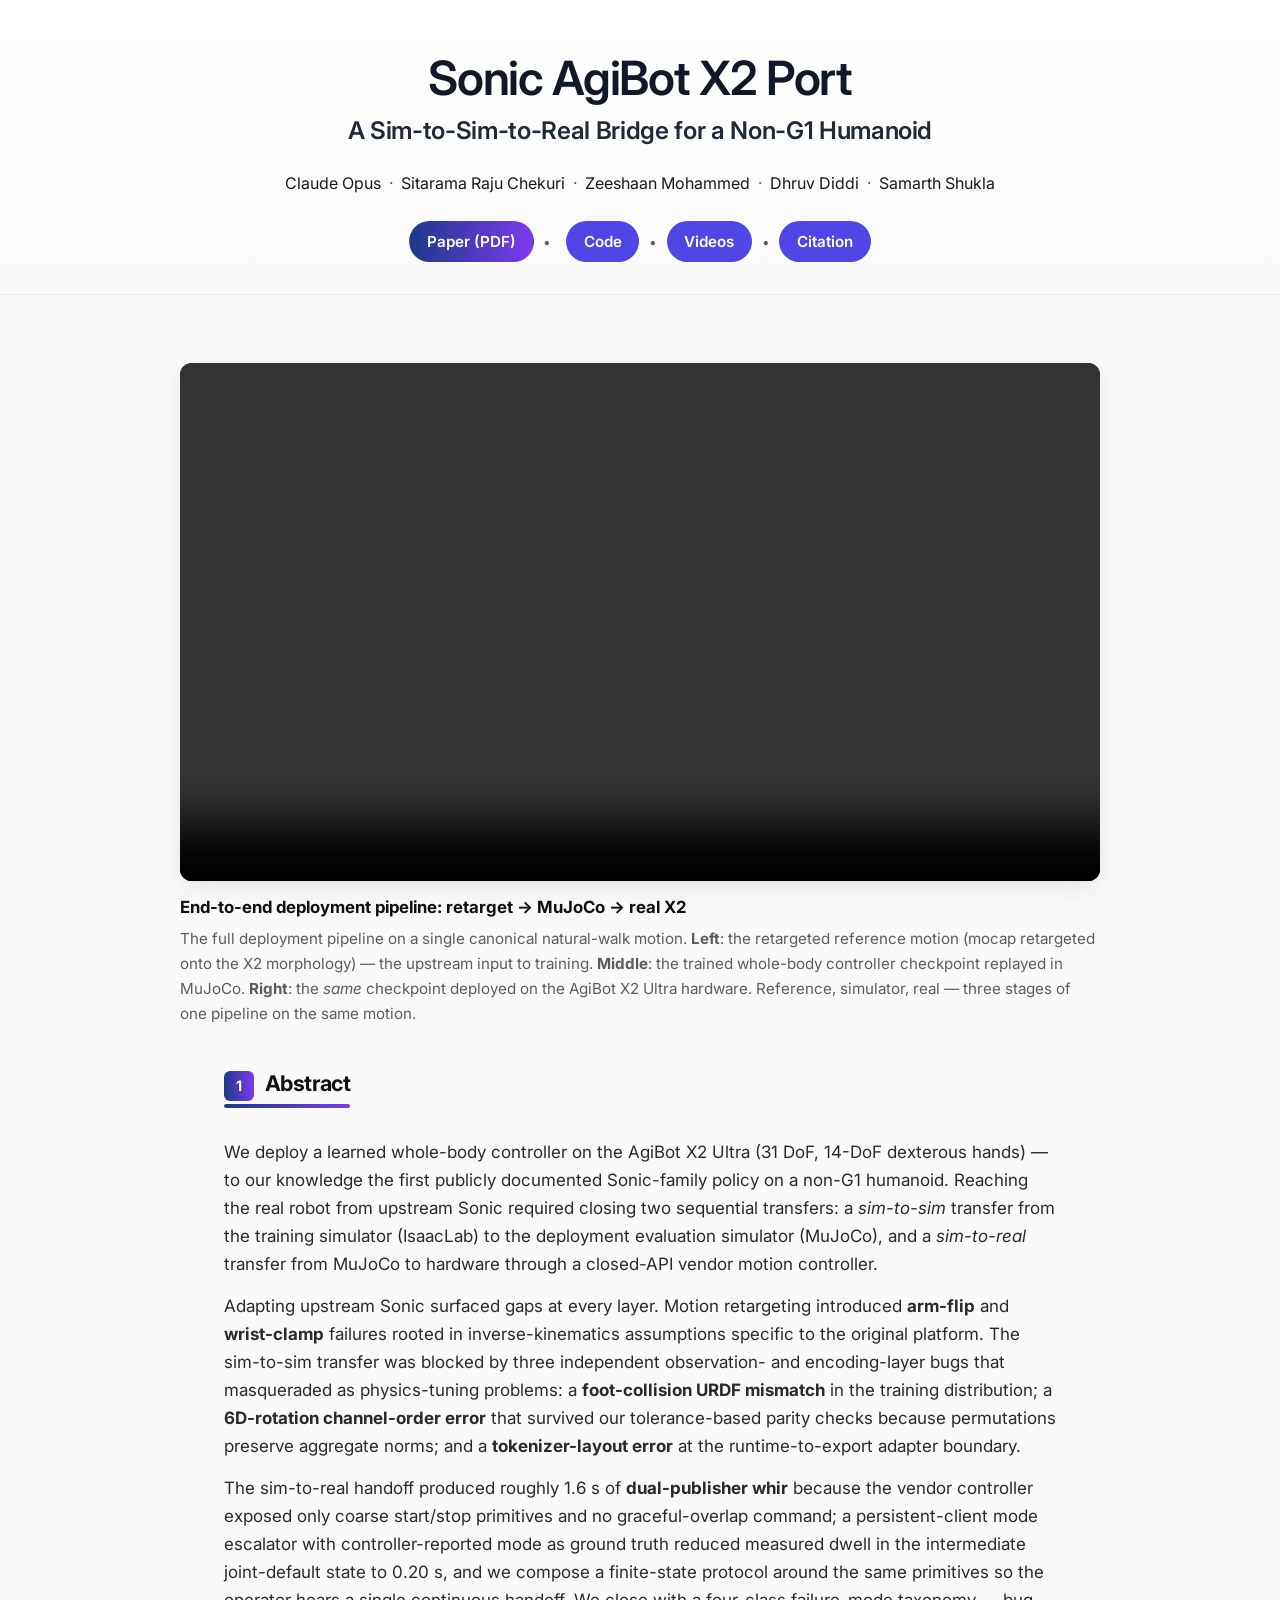
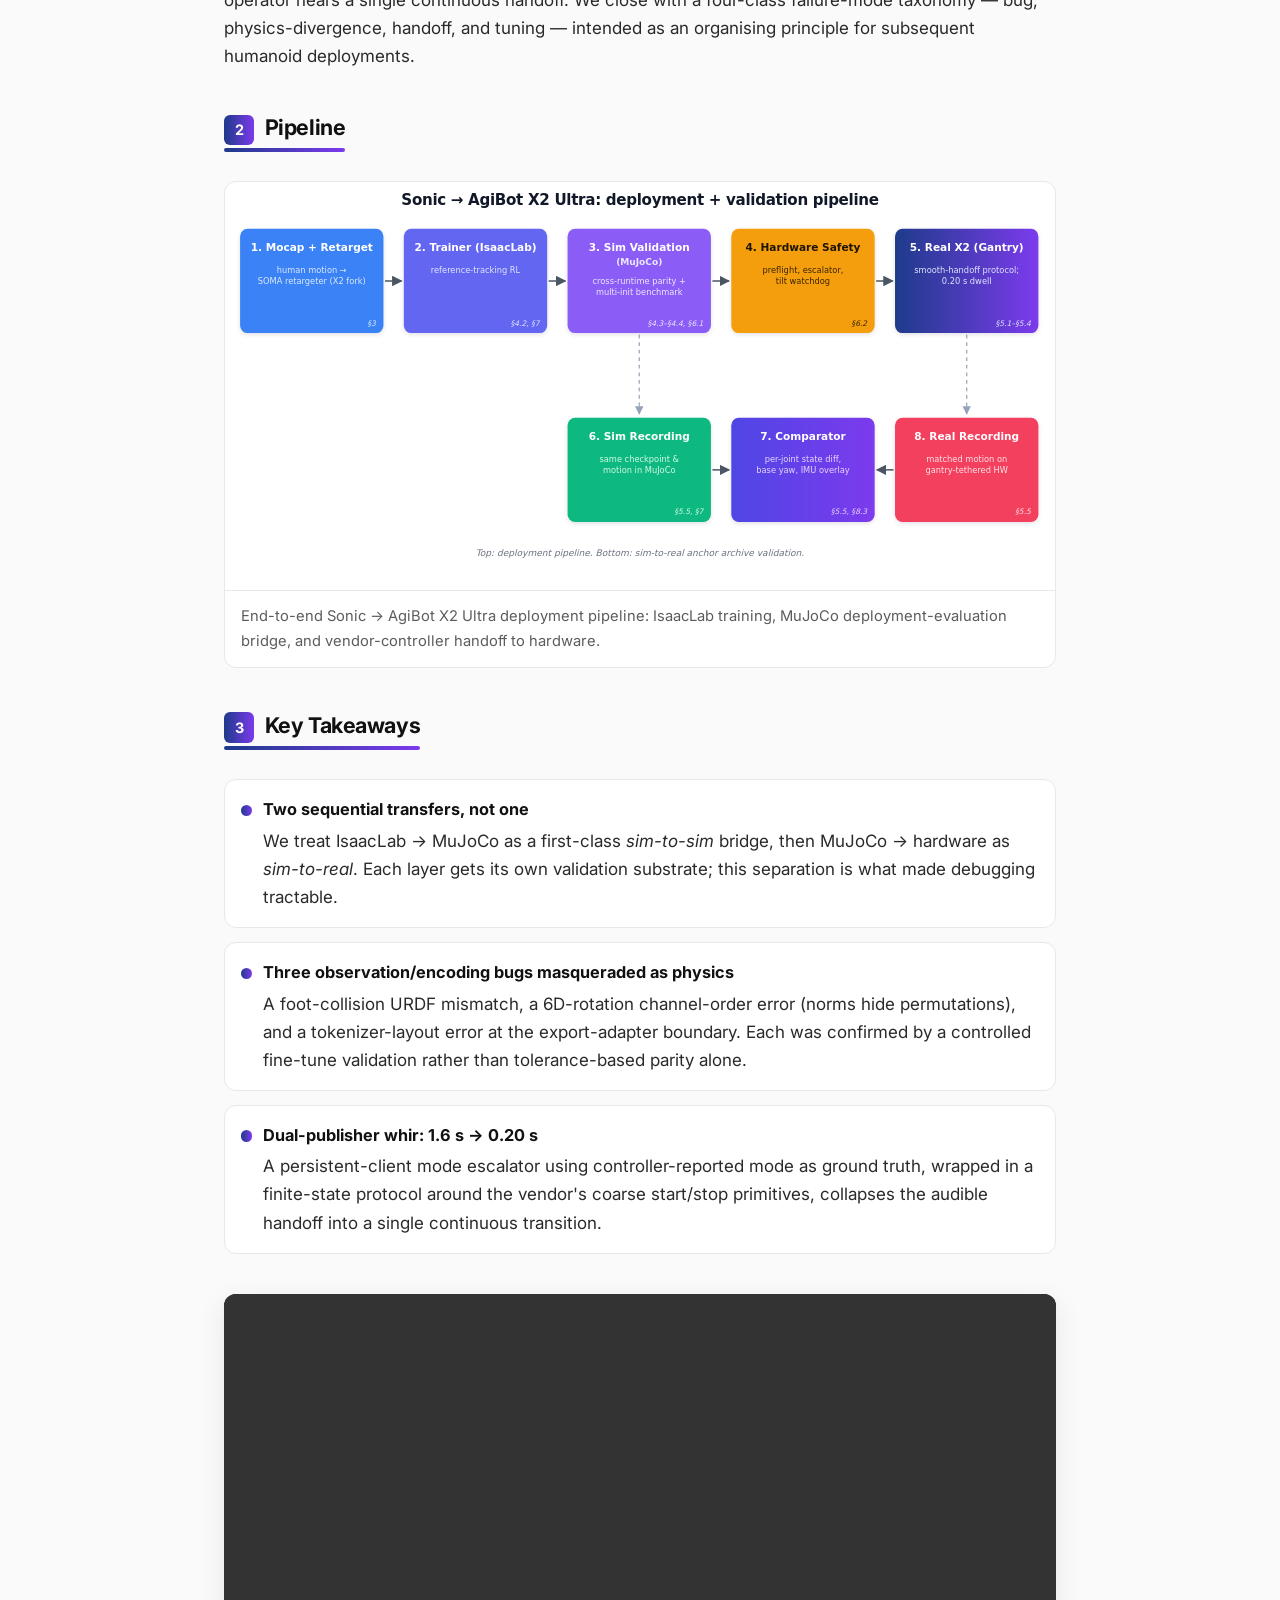
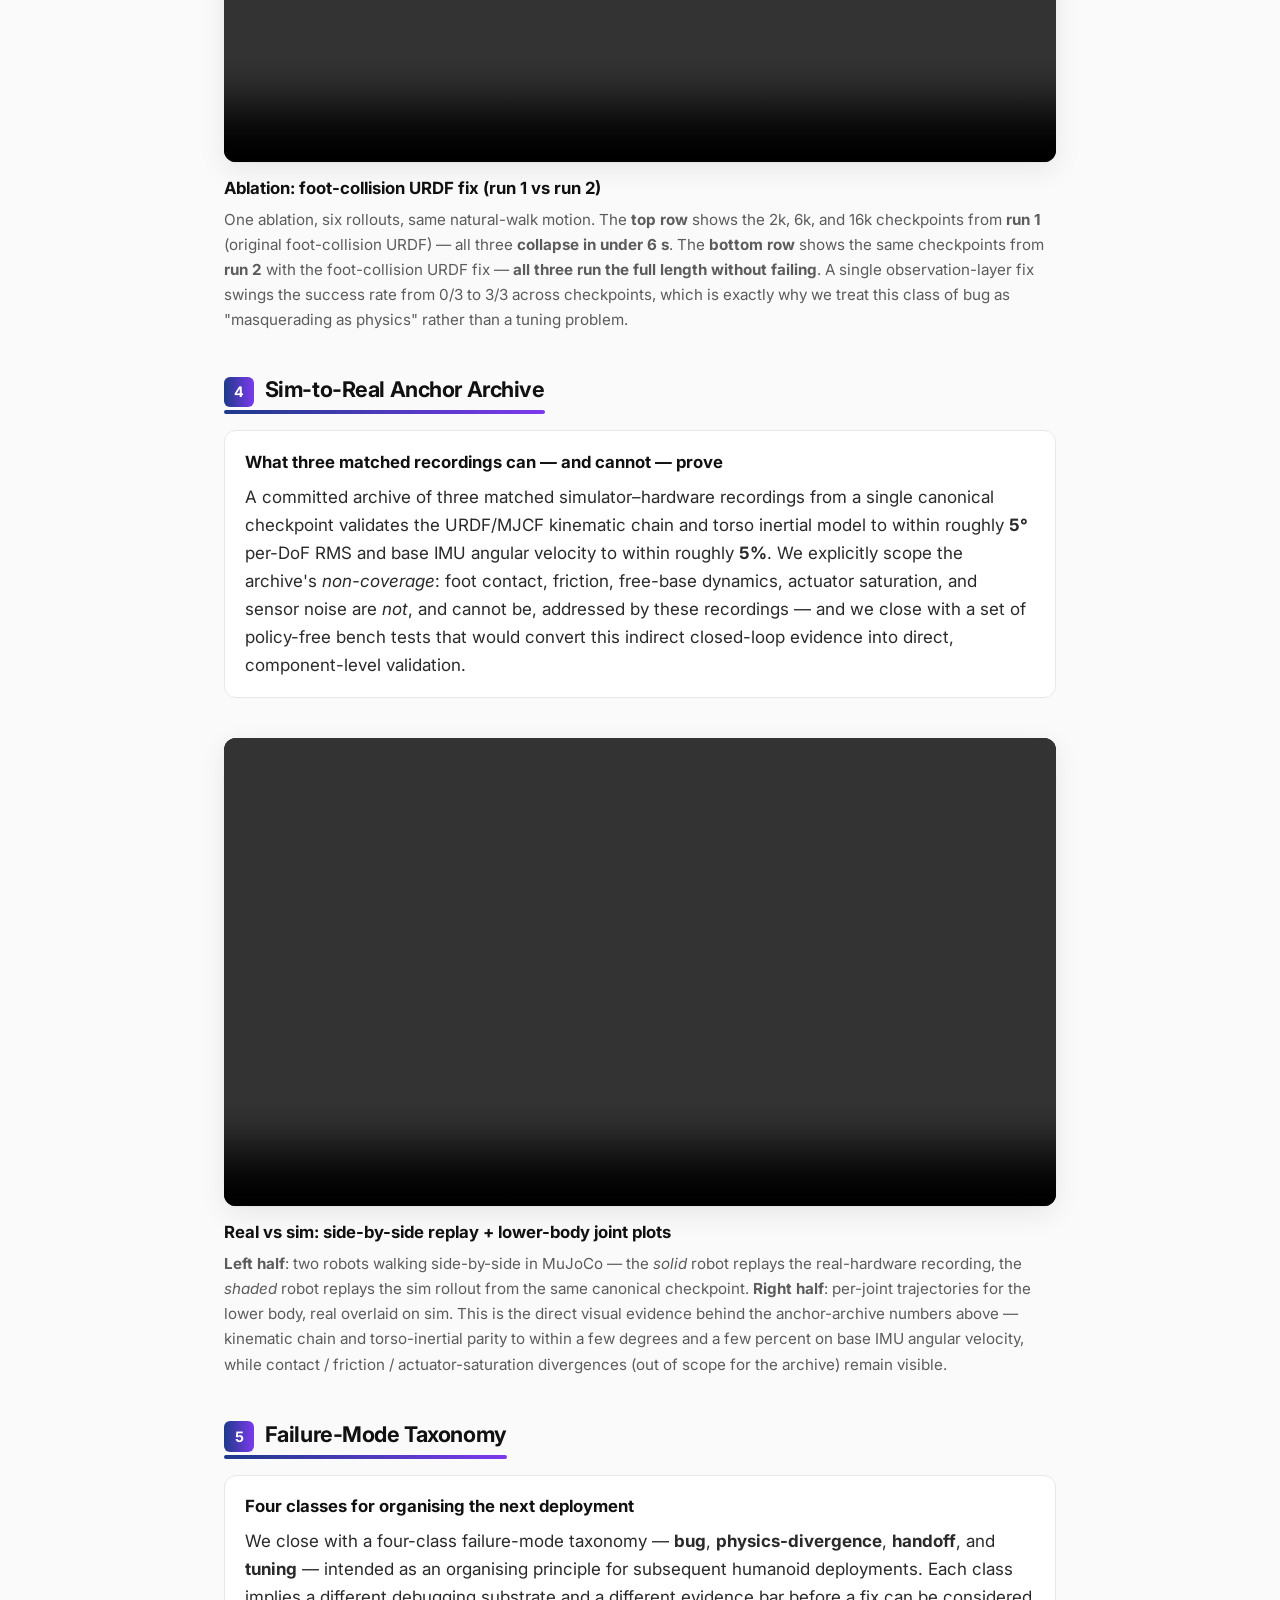
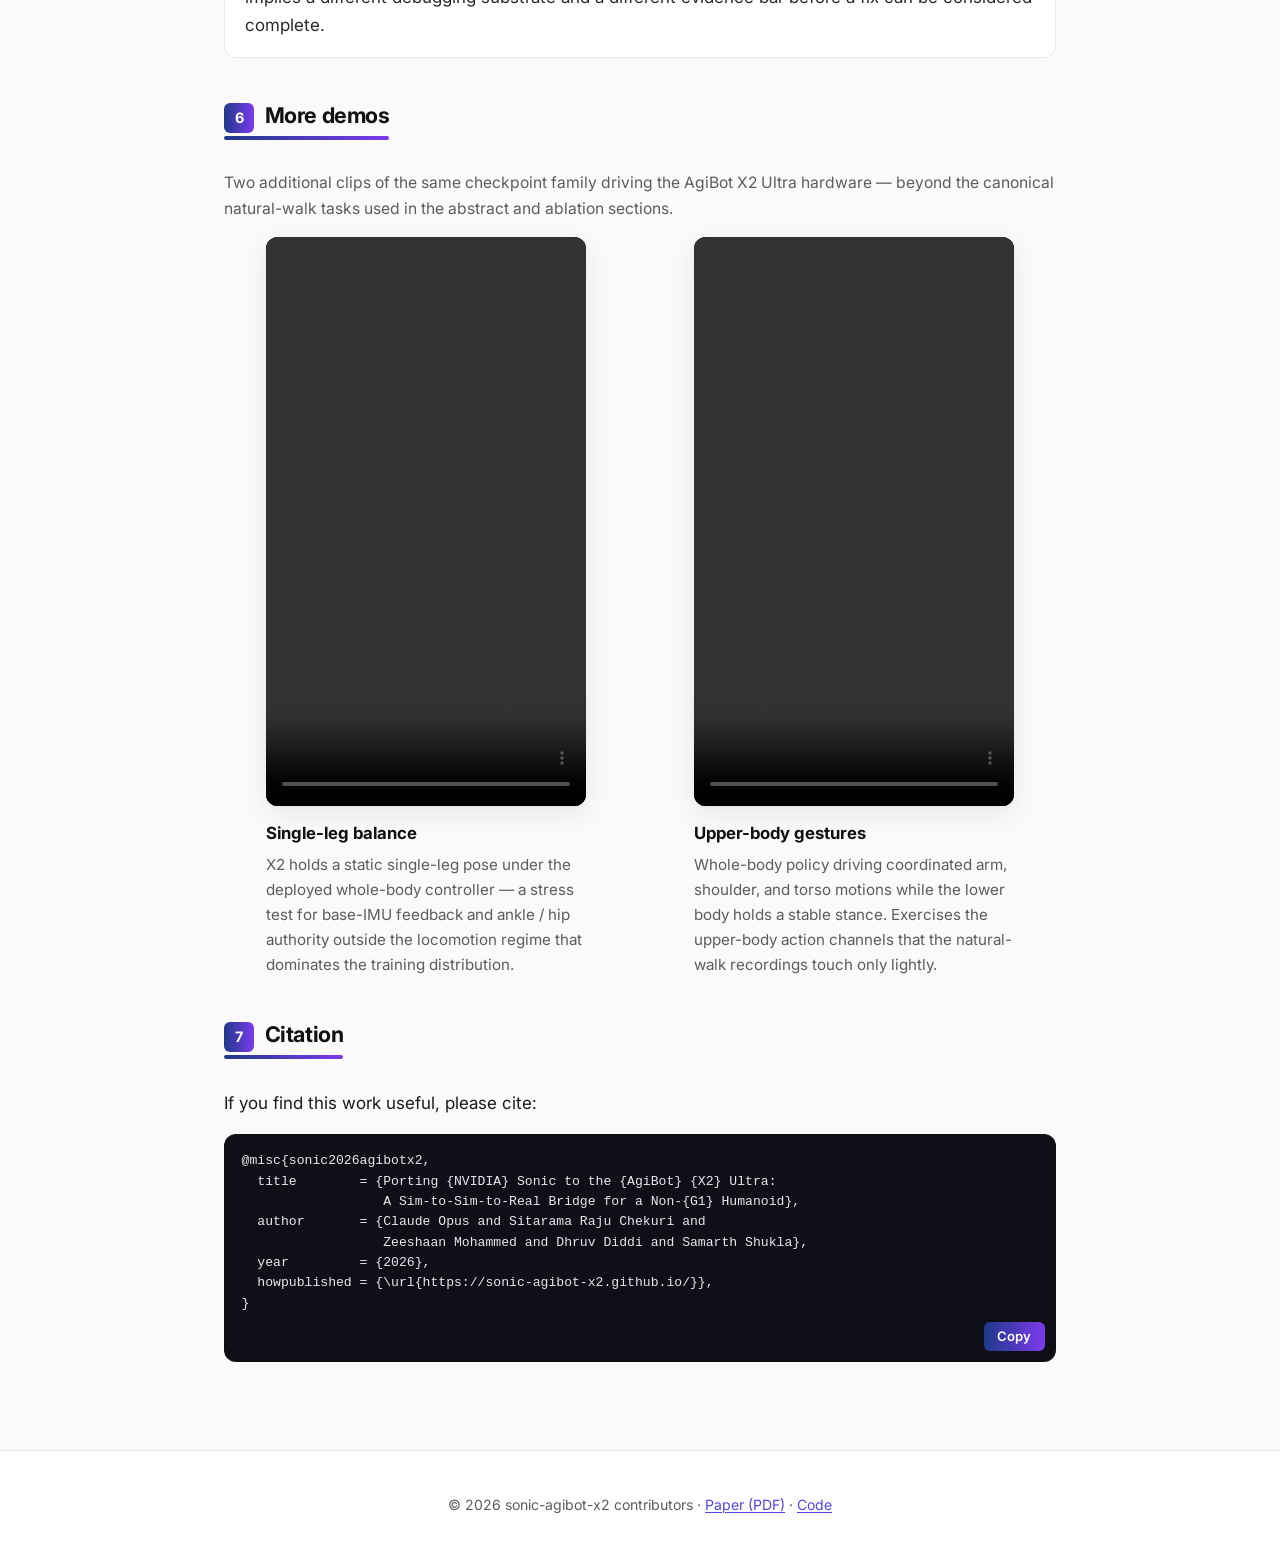
==== commit a832e12e: "Drop the not-a-sim2sim2real disclaimer from video 1 caption Co-authored-by: Cursor <cursoragent@curs" ====
--- a/index.html
+++ b/index.html
@@ -107,10 +107,7 @@
             controller checkpoint replayed in MuJoCo. <strong>Right</strong>:
             the <em>same</em> checkpoint deployed on the AgiBot X2 Ultra
             hardware. Reference, simulator, real — three stages of one
-            pipeline on the same motion. (This is not a sim-to-sim-to-real
-            comparison; for the IsaacLab → MuJoCo and MuJoCo → real
-            transfers themselves, see the abstract and the anchor archive
-            below.)
+            pipeline on the same motion.
           </p>
         </section>
         <!-- § Abstract -->
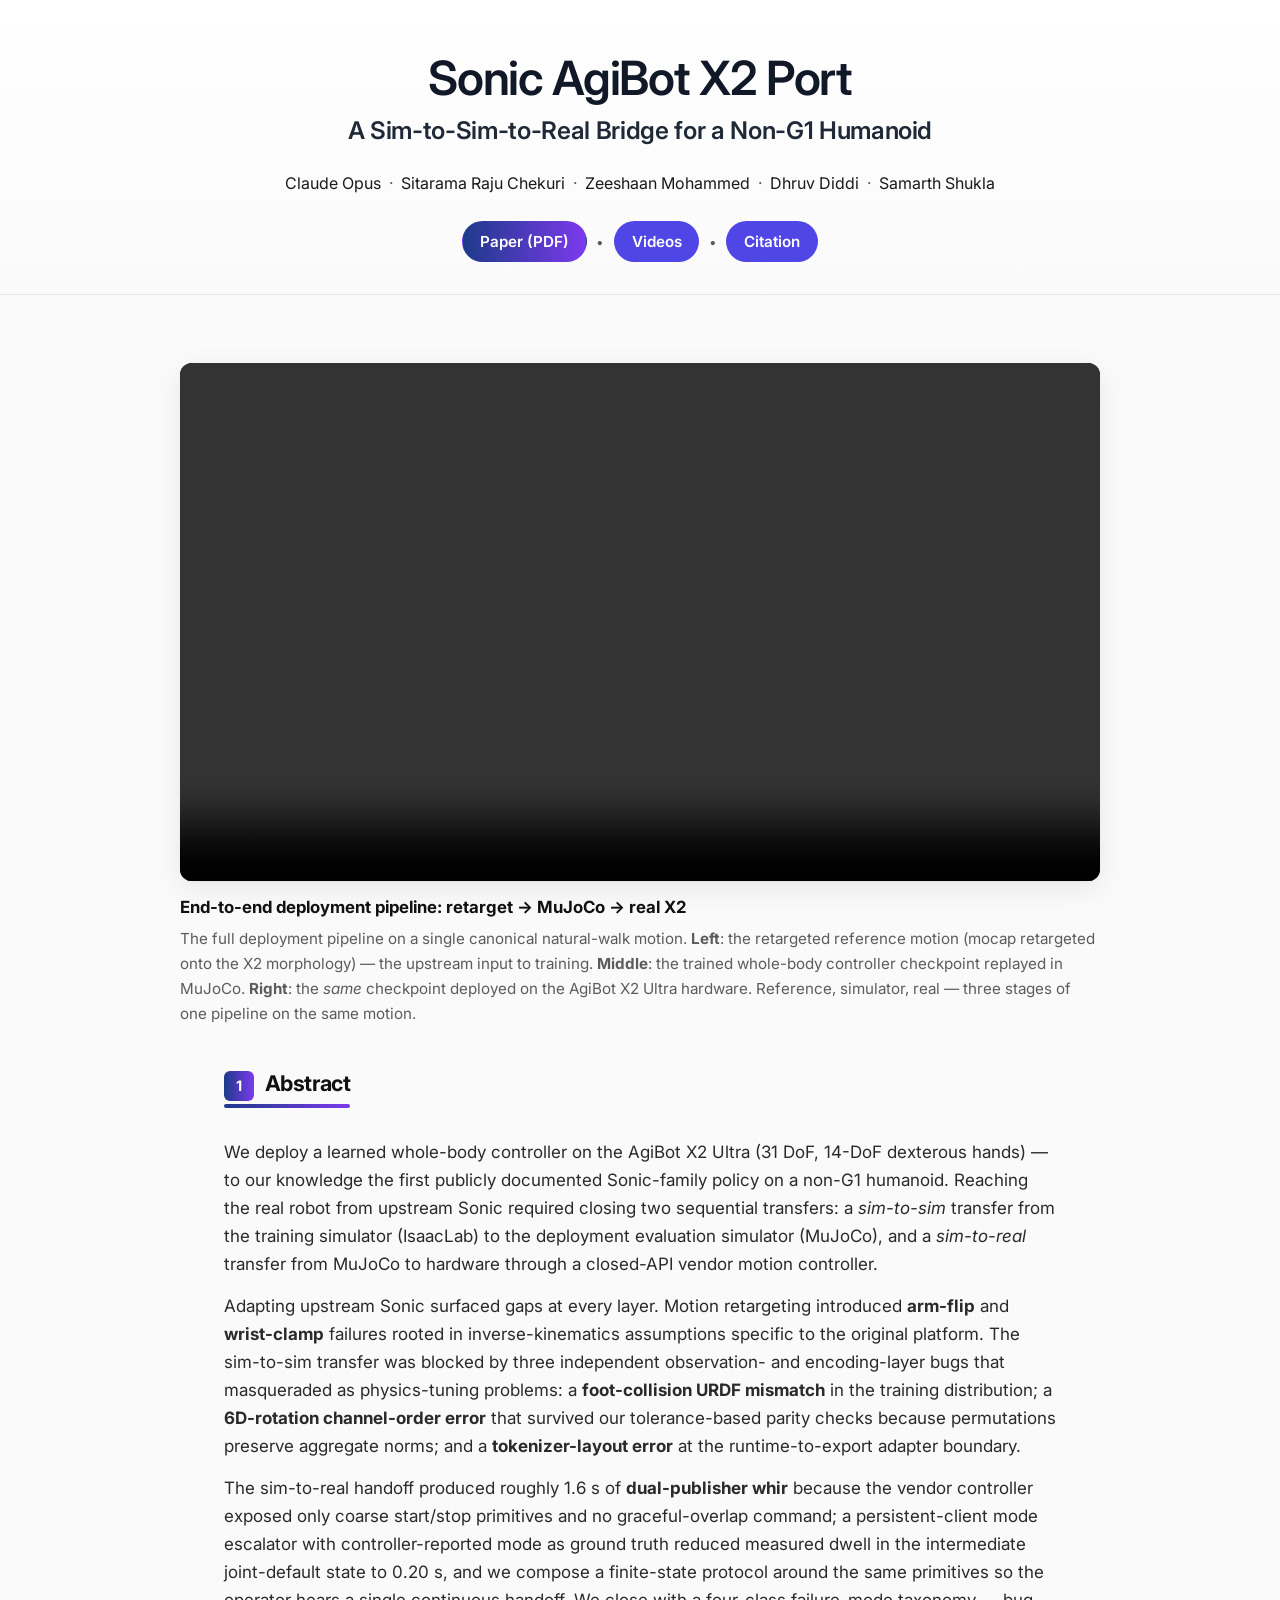
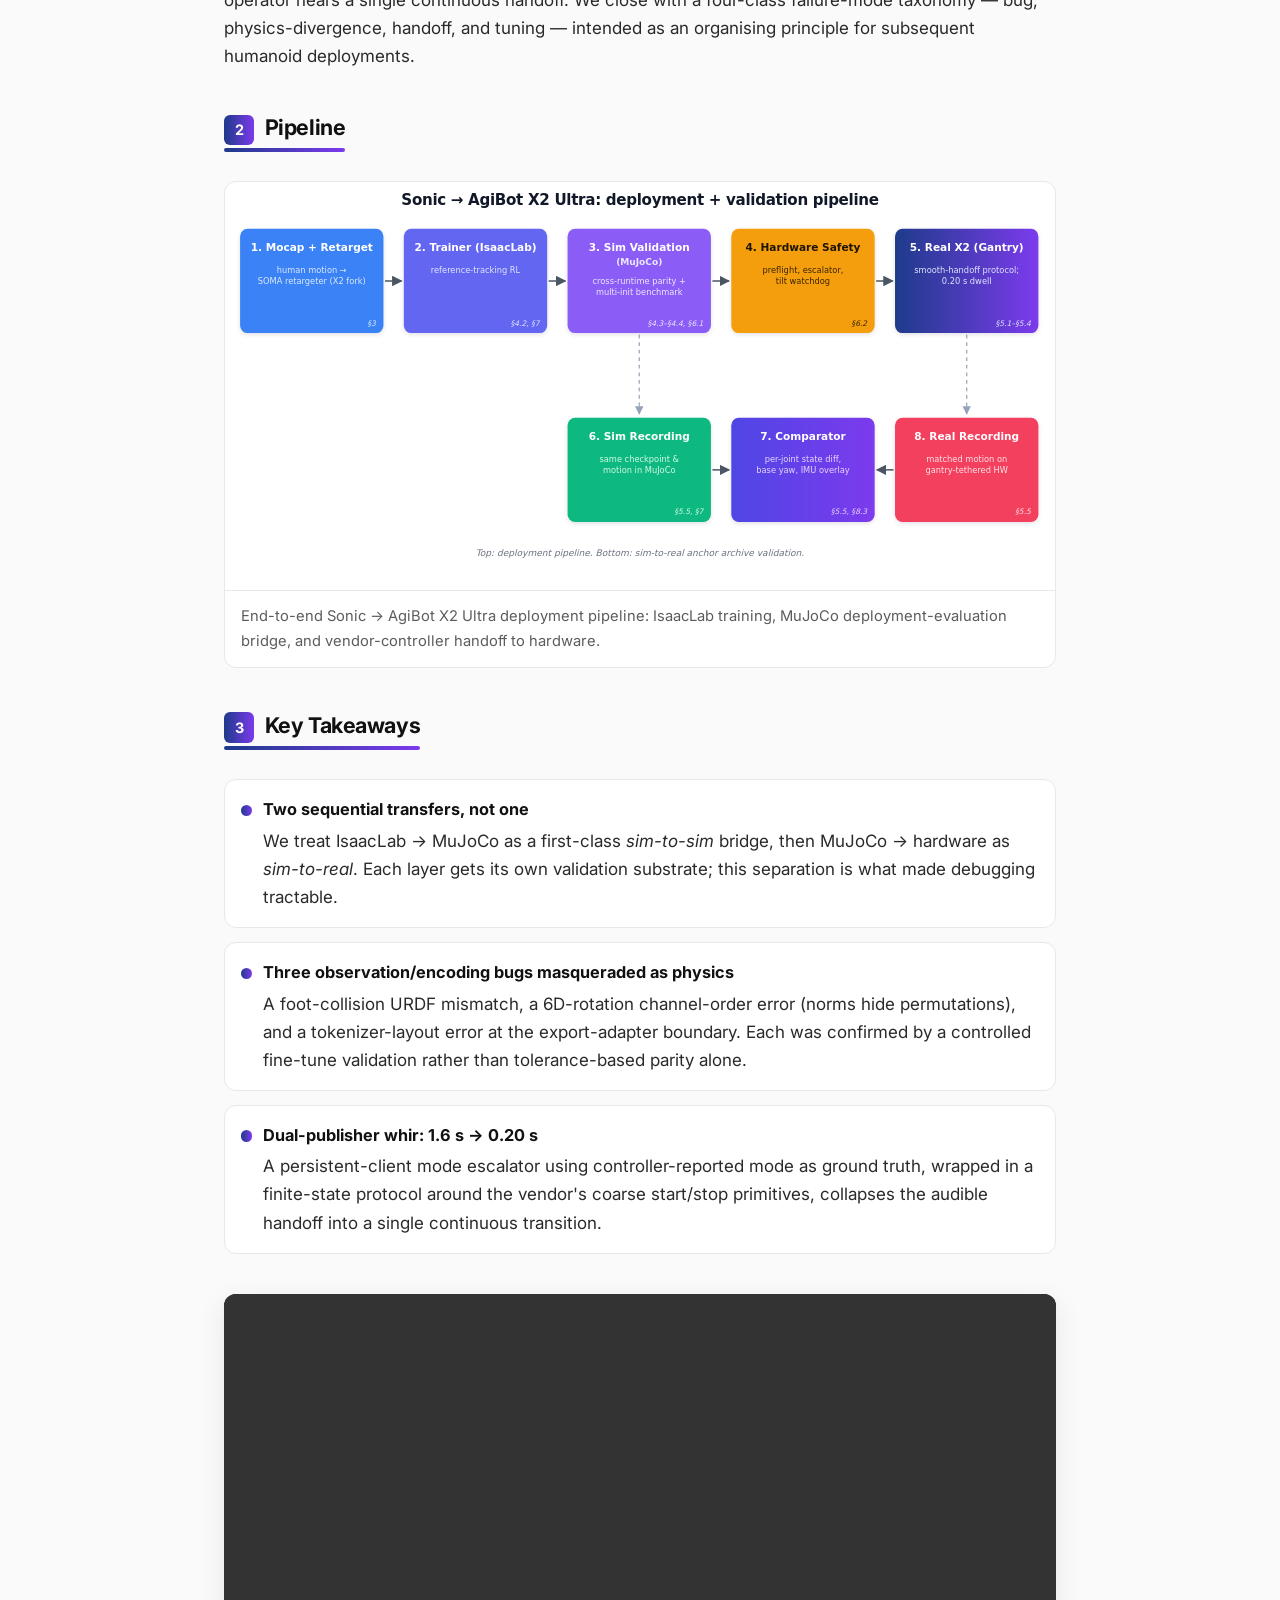
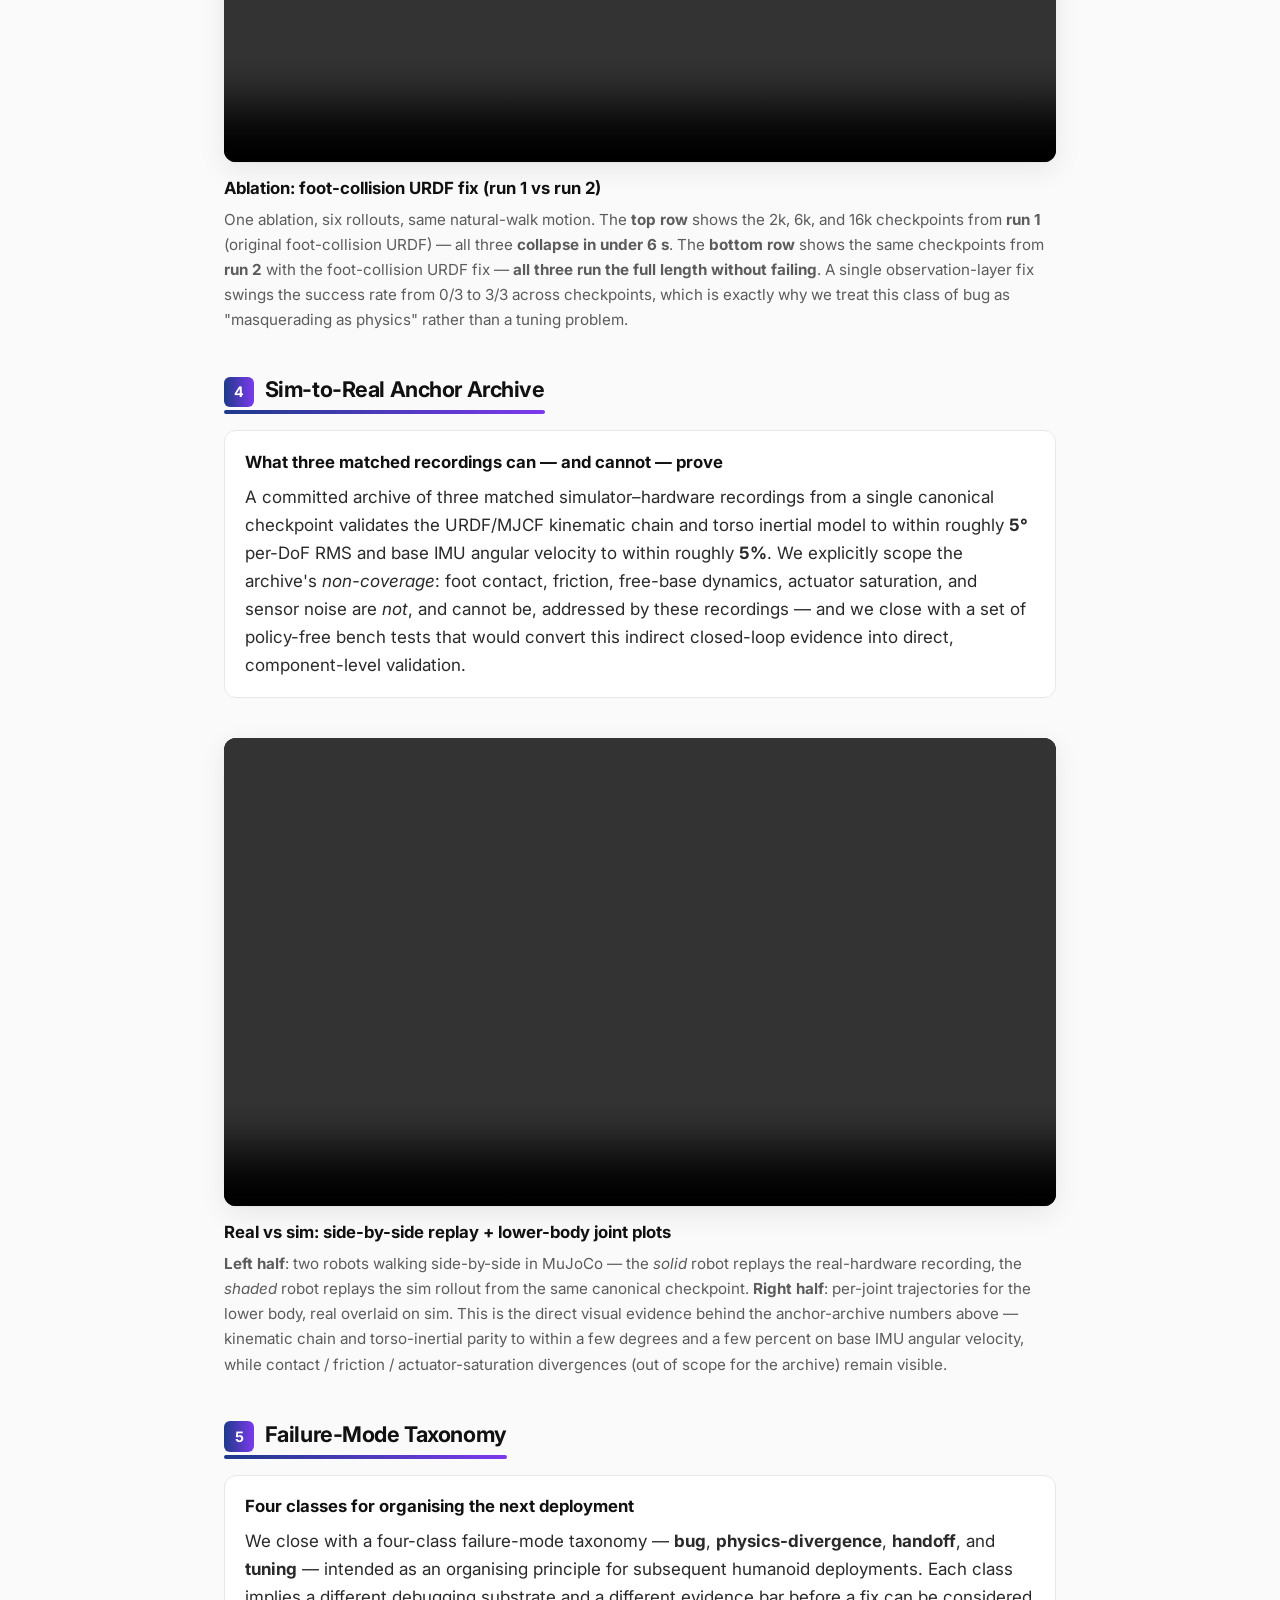
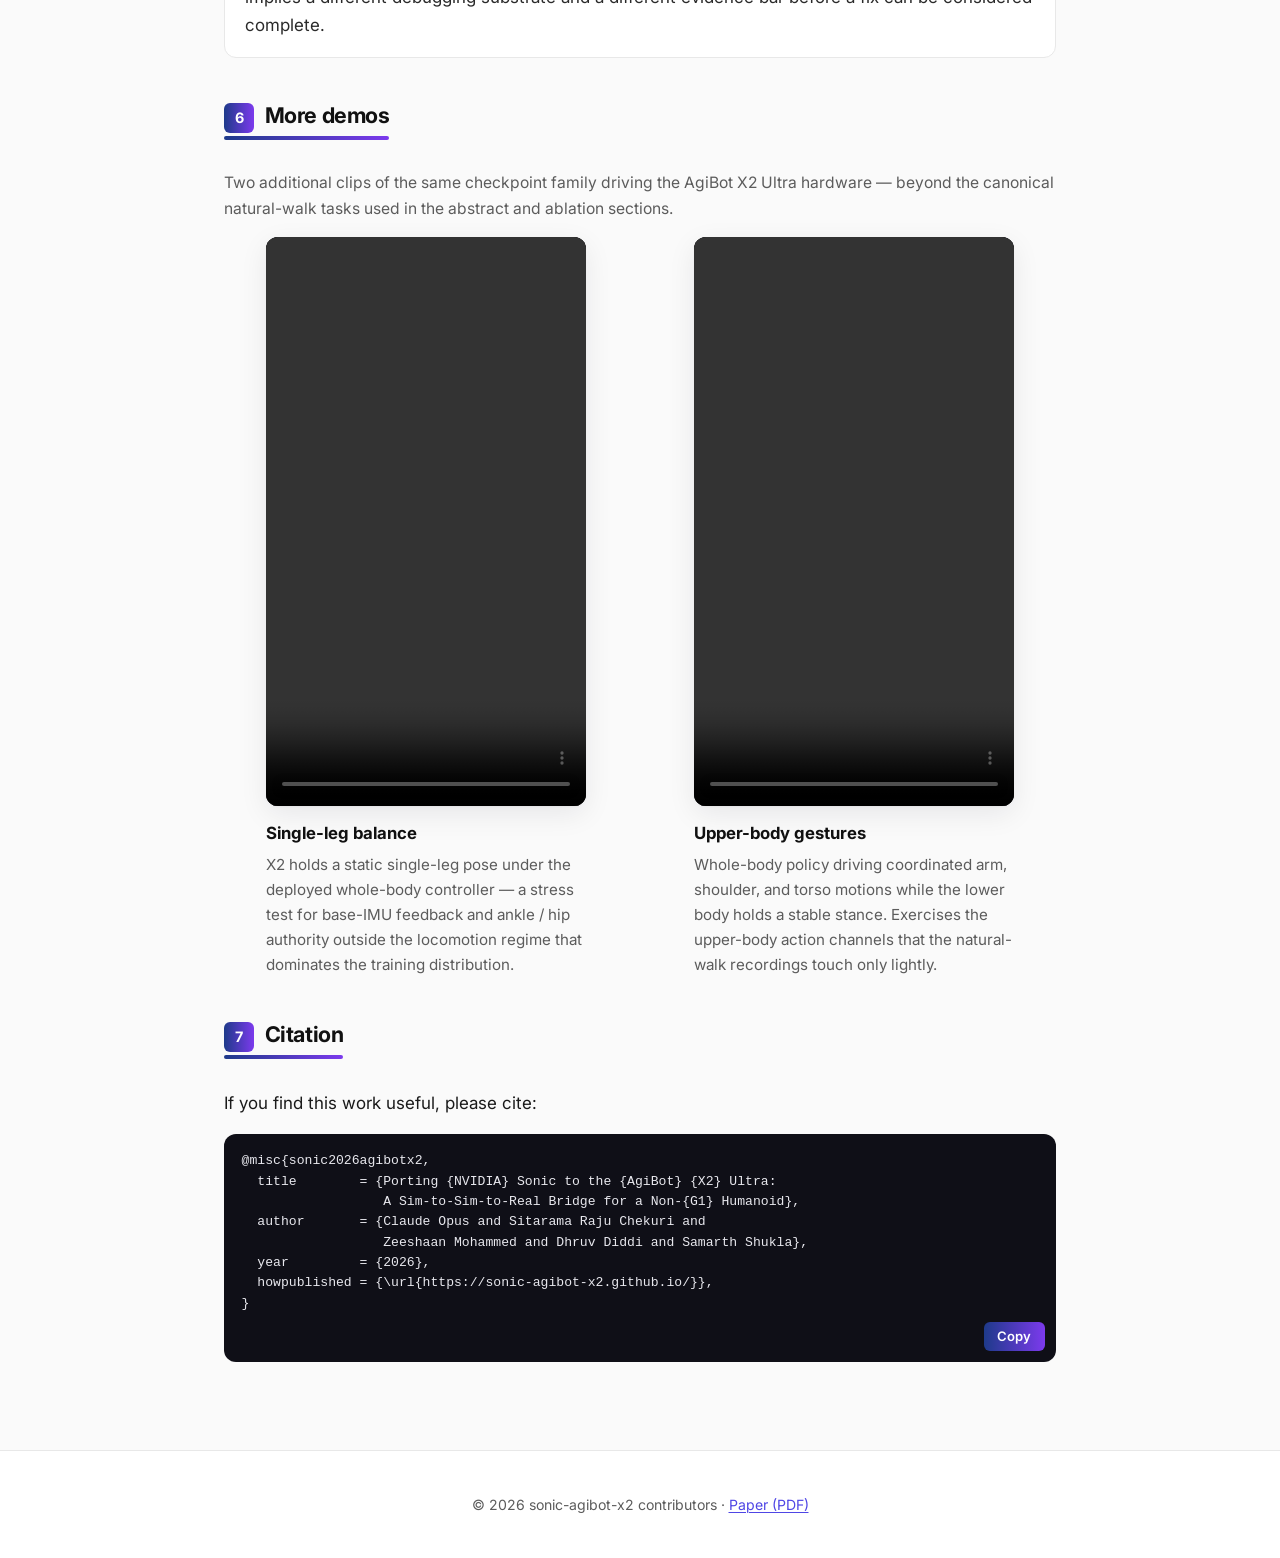
==== commit 9ca5440e: "Hide Code pill (and footer Code link) until repo is public Co-authored-by: Cursor <cursoragent@curso" ====
--- a/index.html
+++ b/index.html
@@ -54,15 +54,6 @@
               target="_blank"
               rel="noopener"
               >Paper (PDF)</a
-            >
-          </li>
-          <li>
-            <a
-              class="pill pill--solid"
-              href="https://github.com/meetsitaram/GR00T-WholeBodyControl"
-              target="_blank"
-              rel="noopener"
-              >Code</a
             >
           </li>
           <li><a class="pill pill--solid" href="#more-demos">Videos</a></li>
@@ -442,10 +433,7 @@
     <footer class="site">
       <p>
         © 2026 sonic-agibot-x2 contributors ·
-        <a href="static/pdfs/sonic-agibot-x2-port.pdf">Paper (PDF)</a> ·
-        <a href="https://github.com/meetsitaram/GR00T-WholeBodyControl"
-          >Code</a
-        >
+        <a href="static/pdfs/sonic-agibot-x2-port.pdf">Paper (PDF)</a>
       </p>
     </footer>
 
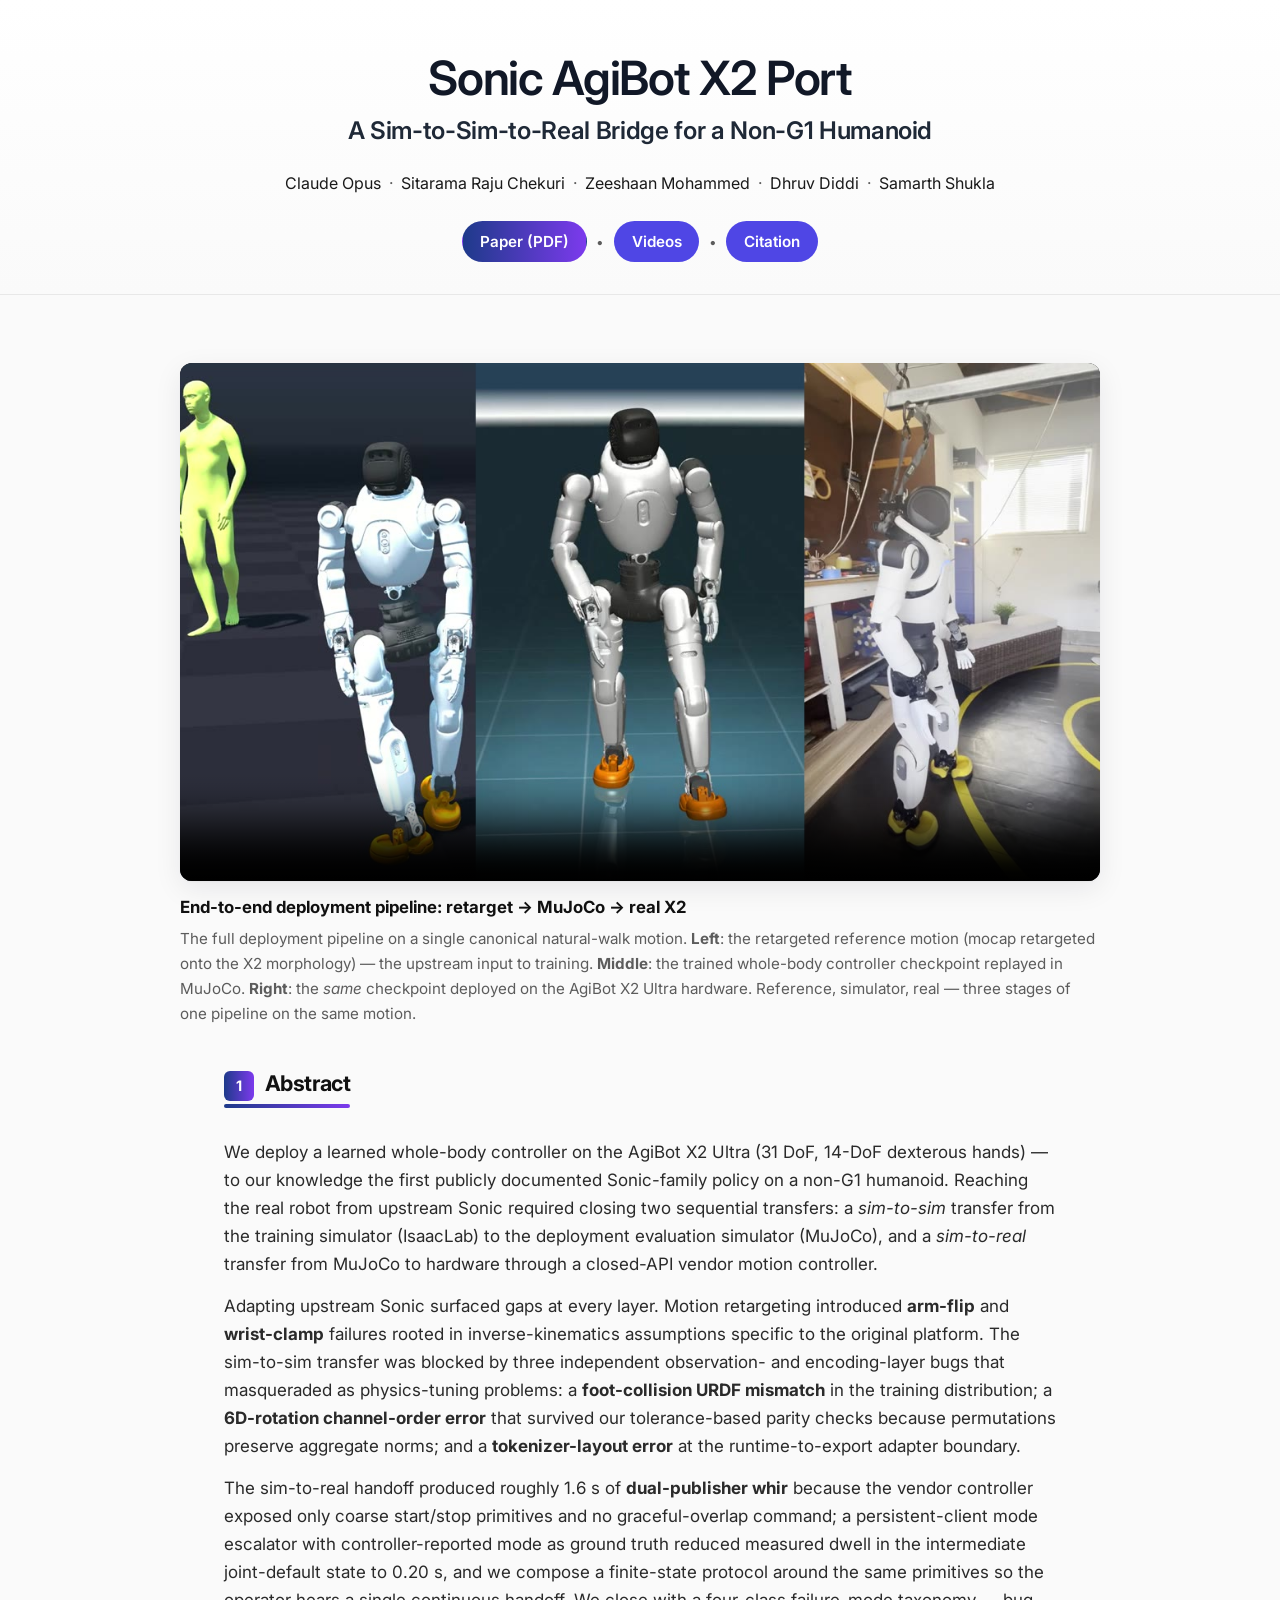
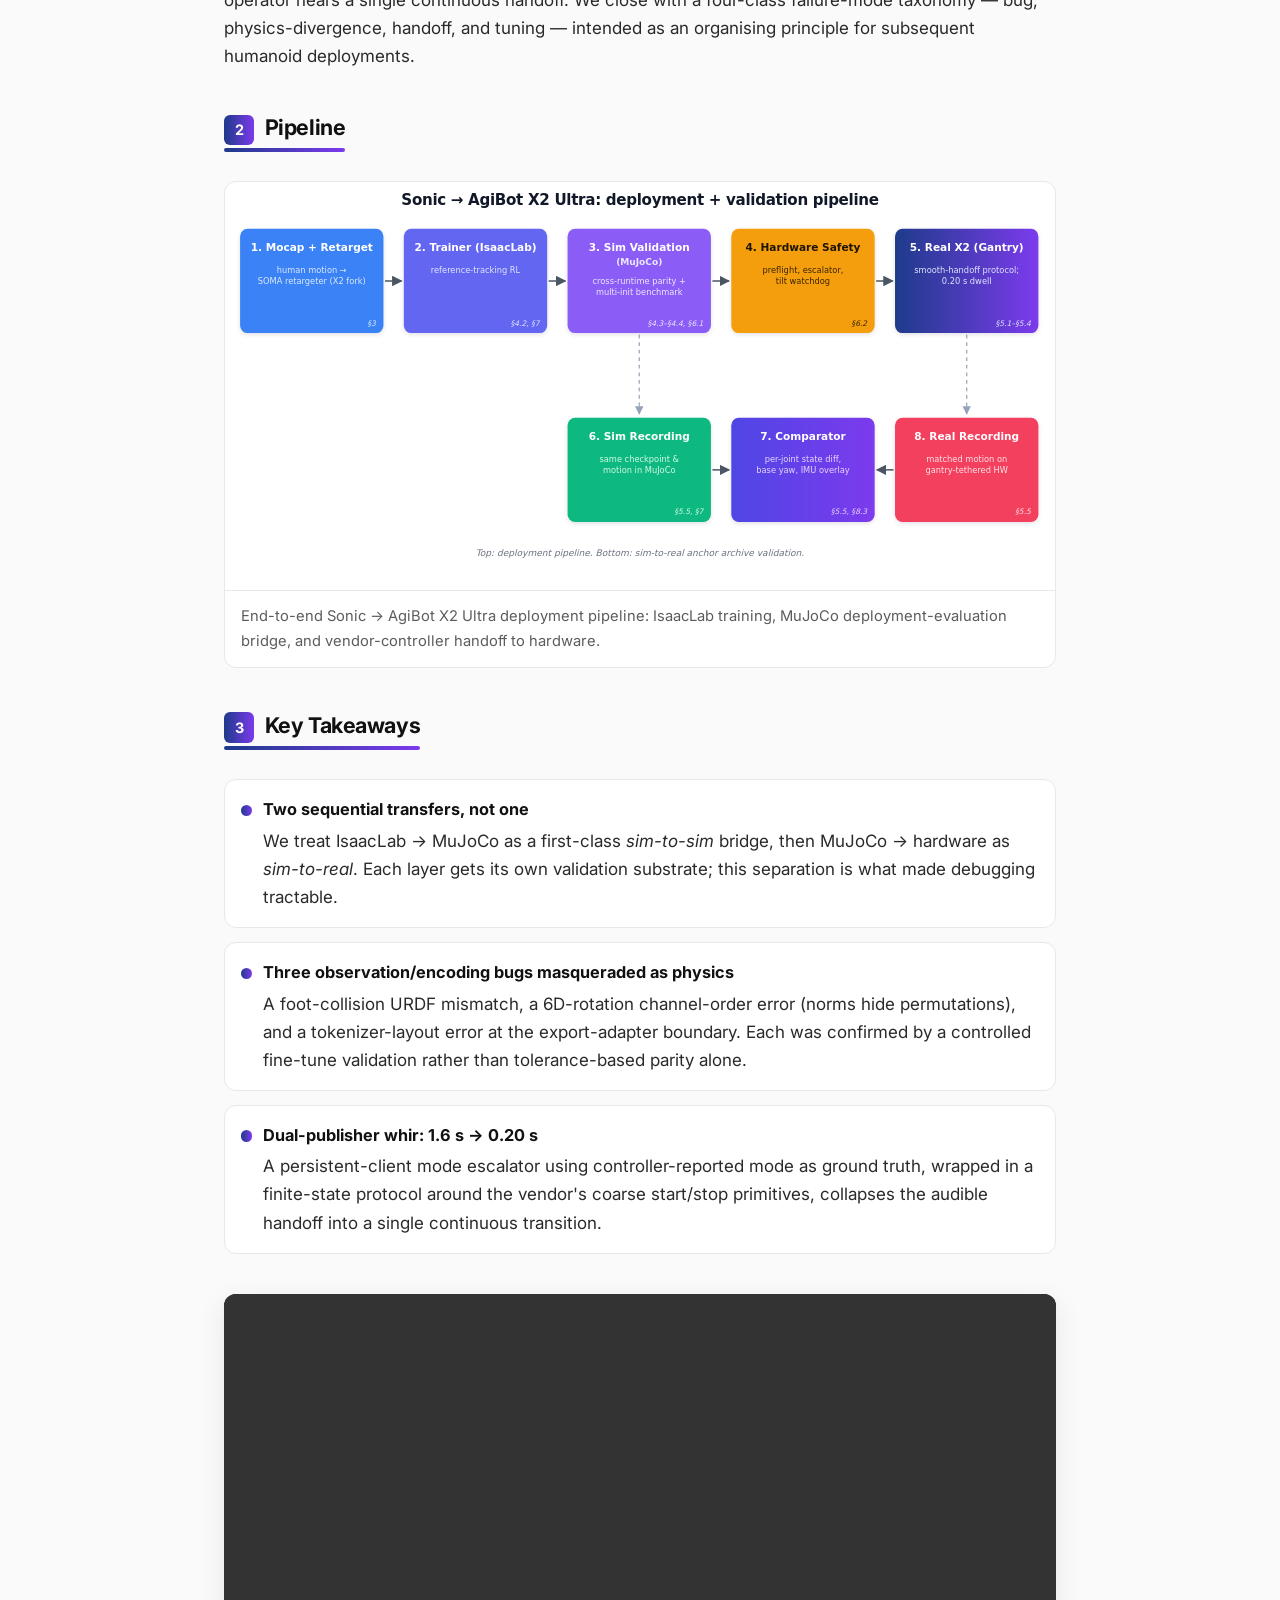
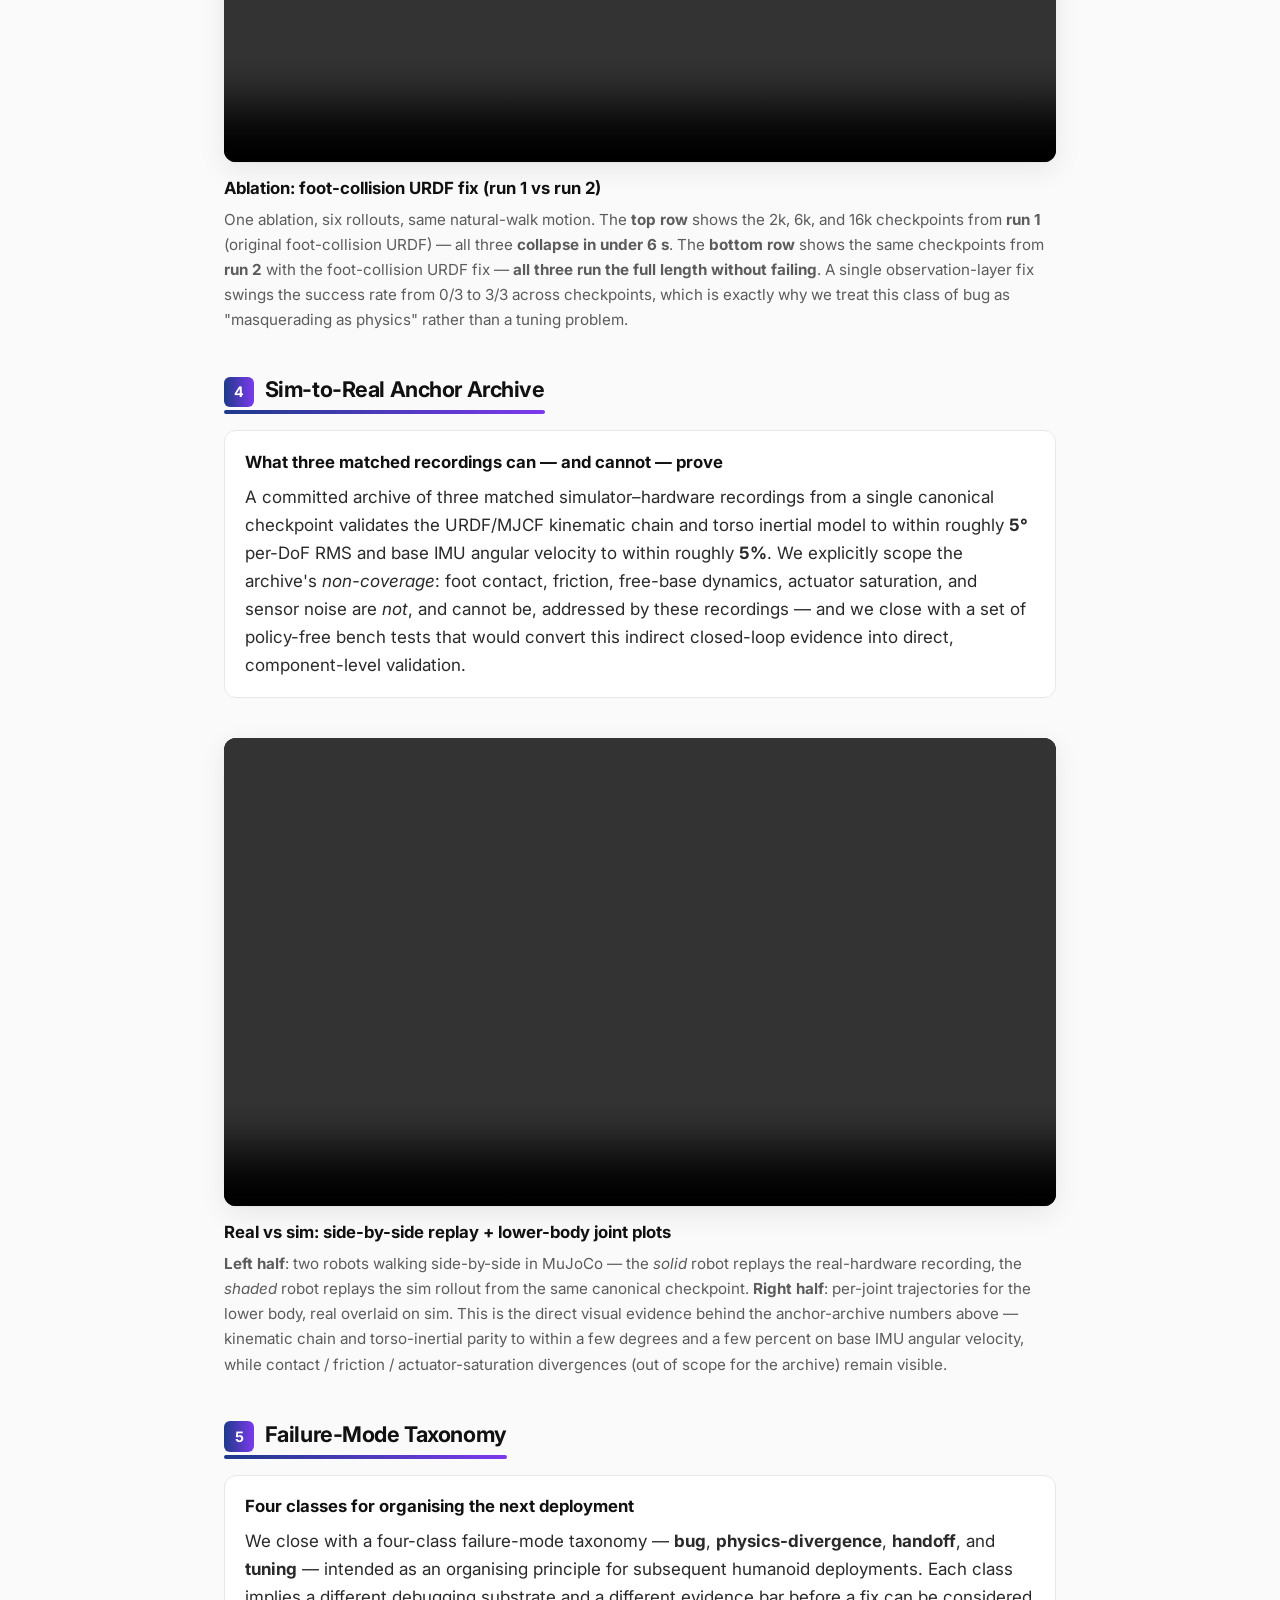
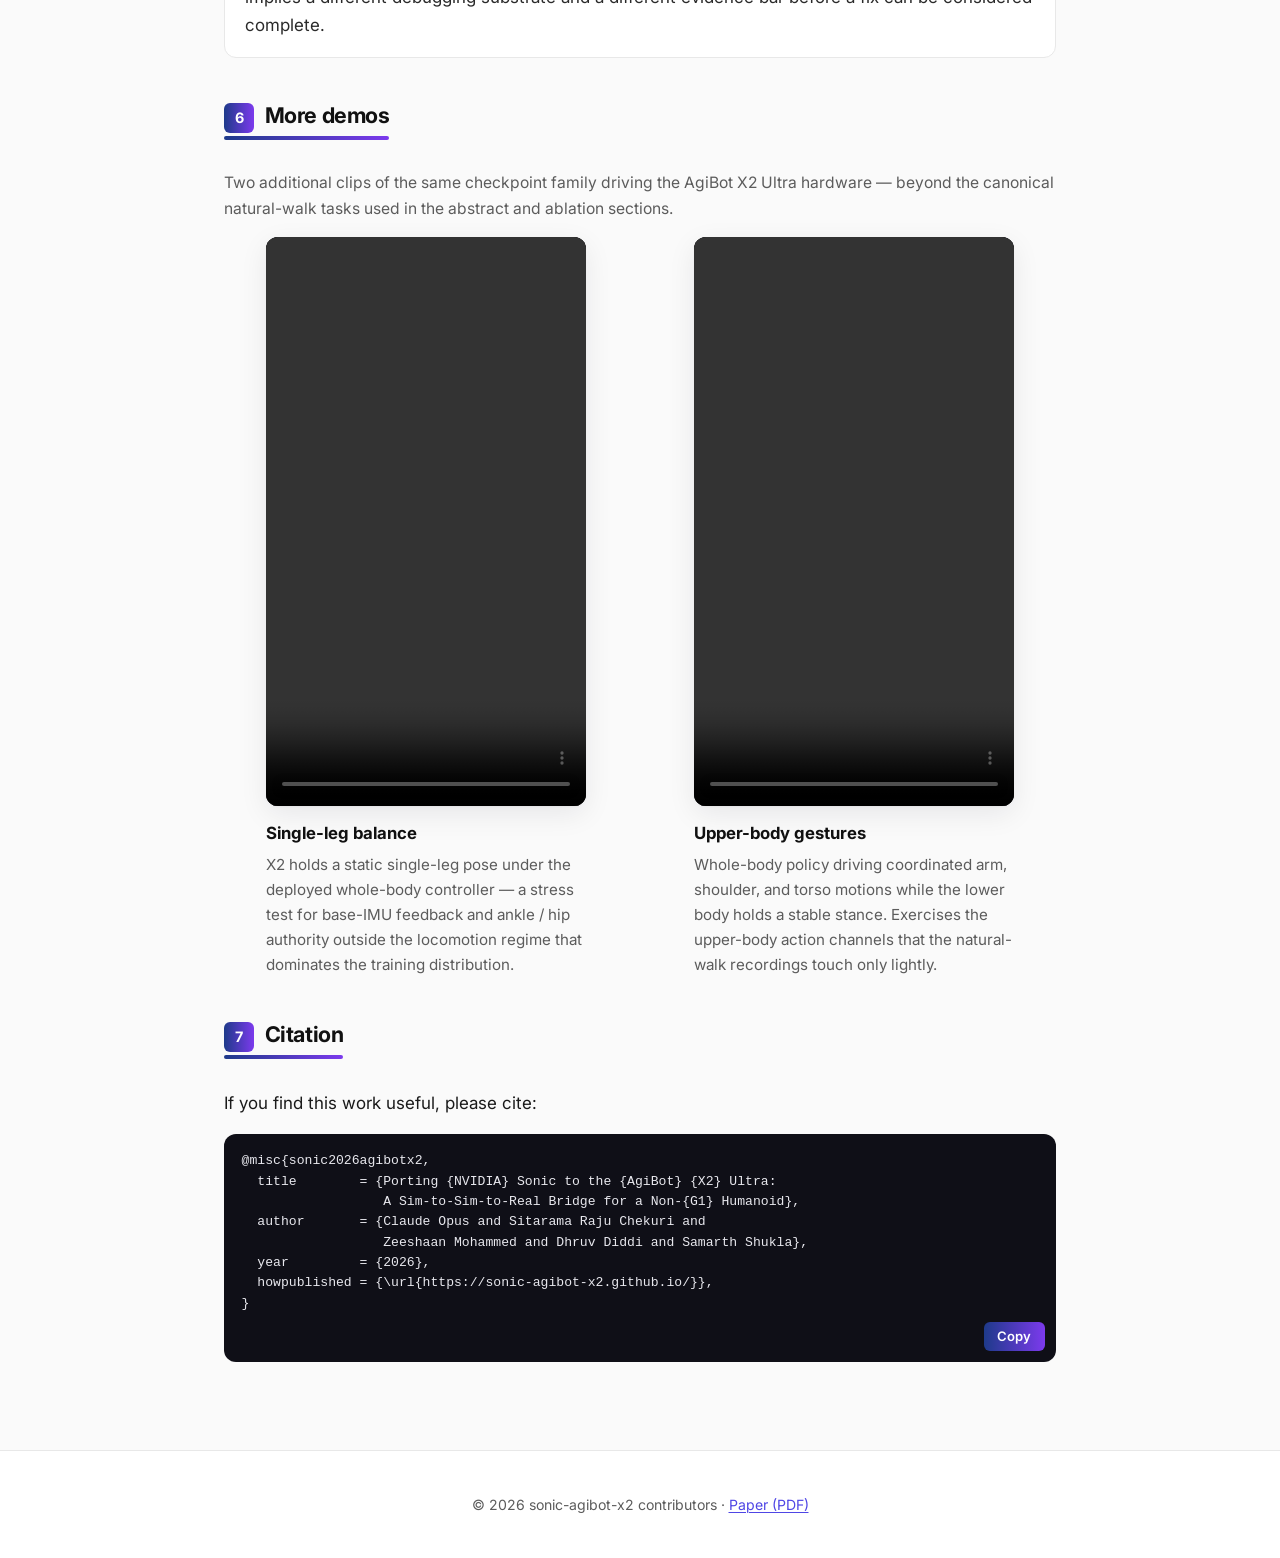
==== commit 85623dbd: "Real link-preview thumbnail + hero <video> poster Replaced the stale og:image (was pointing at the p" ====
--- a/index.html
+++ b/index.html
@@ -17,7 +17,37 @@
       content="First publicly documented Sonic-family policy on a non-G1 humanoid (AgiBot X2 Ultra)."
     />
     <meta property="og:type" content="article" />
-    <meta property="og:image" content="static/images/f1_pipeline.png" />
+    <meta property="og:url" content="https://sonic-agibot-x2.github.io/" />
+    <meta property="og:site_name" content="Sonic AgiBot X2 Port" />
+    <meta
+      property="og:image"
+      content="https://sonic-agibot-x2.github.io/static/images/og_preview.jpg"
+    />
+    <meta property="og:image:type" content="image/jpeg" />
+    <meta property="og:image:width" content="1200" />
+    <meta property="og:image:height" content="630" />
+    <meta
+      property="og:image:alt"
+      content="Three-panel still: motion-retargeted reference (left), trained checkpoint in MuJoCo (middle), and the same checkpoint deployed on the AgiBot X2 Ultra hardware (right)."
+    />
+
+    <meta name="twitter:card" content="summary_large_image" />
+    <meta
+      name="twitter:title"
+      content="Sonic AgiBot X2 Port — A Sim-to-Sim-to-Real Bridge for a Non-G1 Humanoid"
+    />
+    <meta
+      name="twitter:description"
+      content="First publicly documented Sonic-family policy on a non-G1 humanoid (AgiBot X2 Ultra)."
+    />
+    <meta
+      name="twitter:image"
+      content="https://sonic-agibot-x2.github.io/static/images/og_preview.jpg"
+    />
+    <meta
+      name="twitter:image:alt"
+      content="Three-panel still: motion-retargeted reference (left), trained checkpoint in MuJoCo (middle), and the same checkpoint deployed on the AgiBot X2 Ultra hardware (right)."
+    />
     <link rel="preconnect" href="https://fonts.googleapis.com" />
     <link rel="preconnect" href="https://fonts.gstatic.com" crossorigin />
     <link
@@ -78,6 +108,7 @@
               loop
               preload="metadata"
               autoplay
+              poster="static/images/og_preview.jpg"
               aria-describedby="video-x2-caption"
             >
               <source
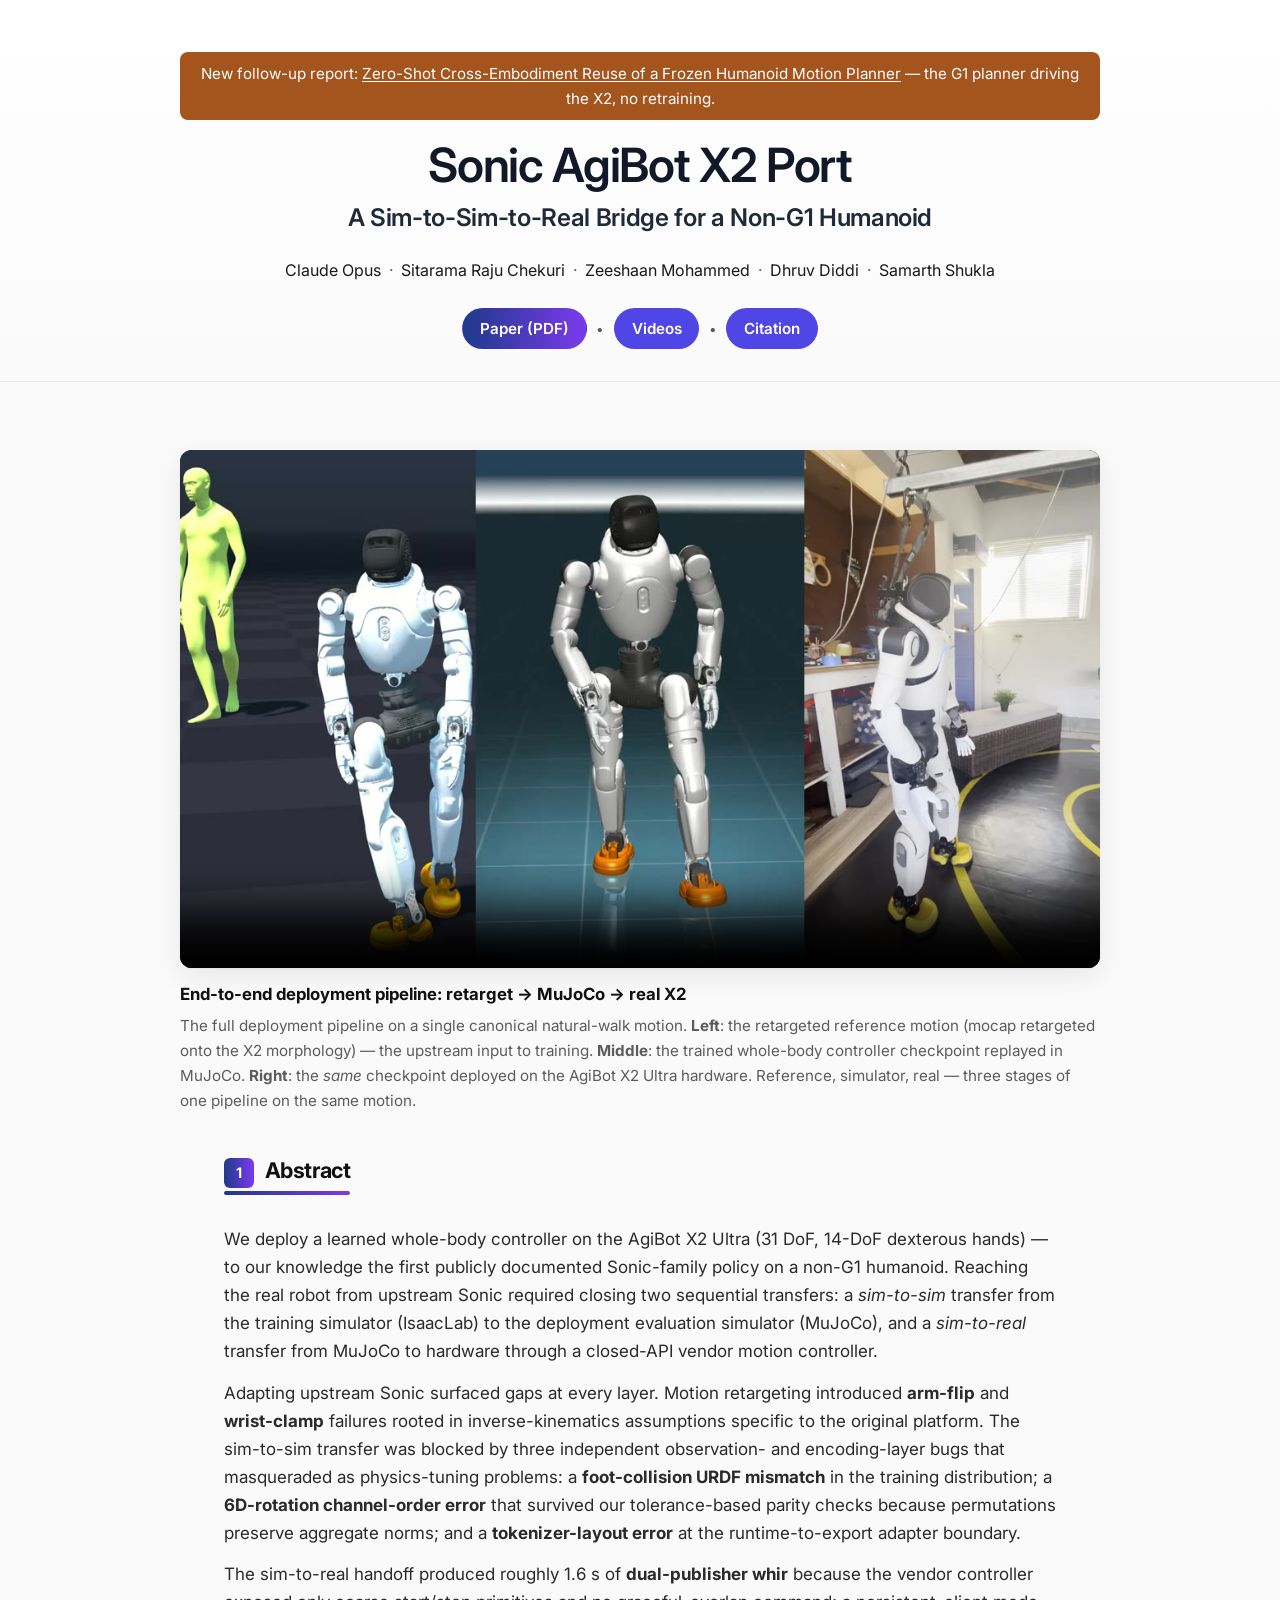
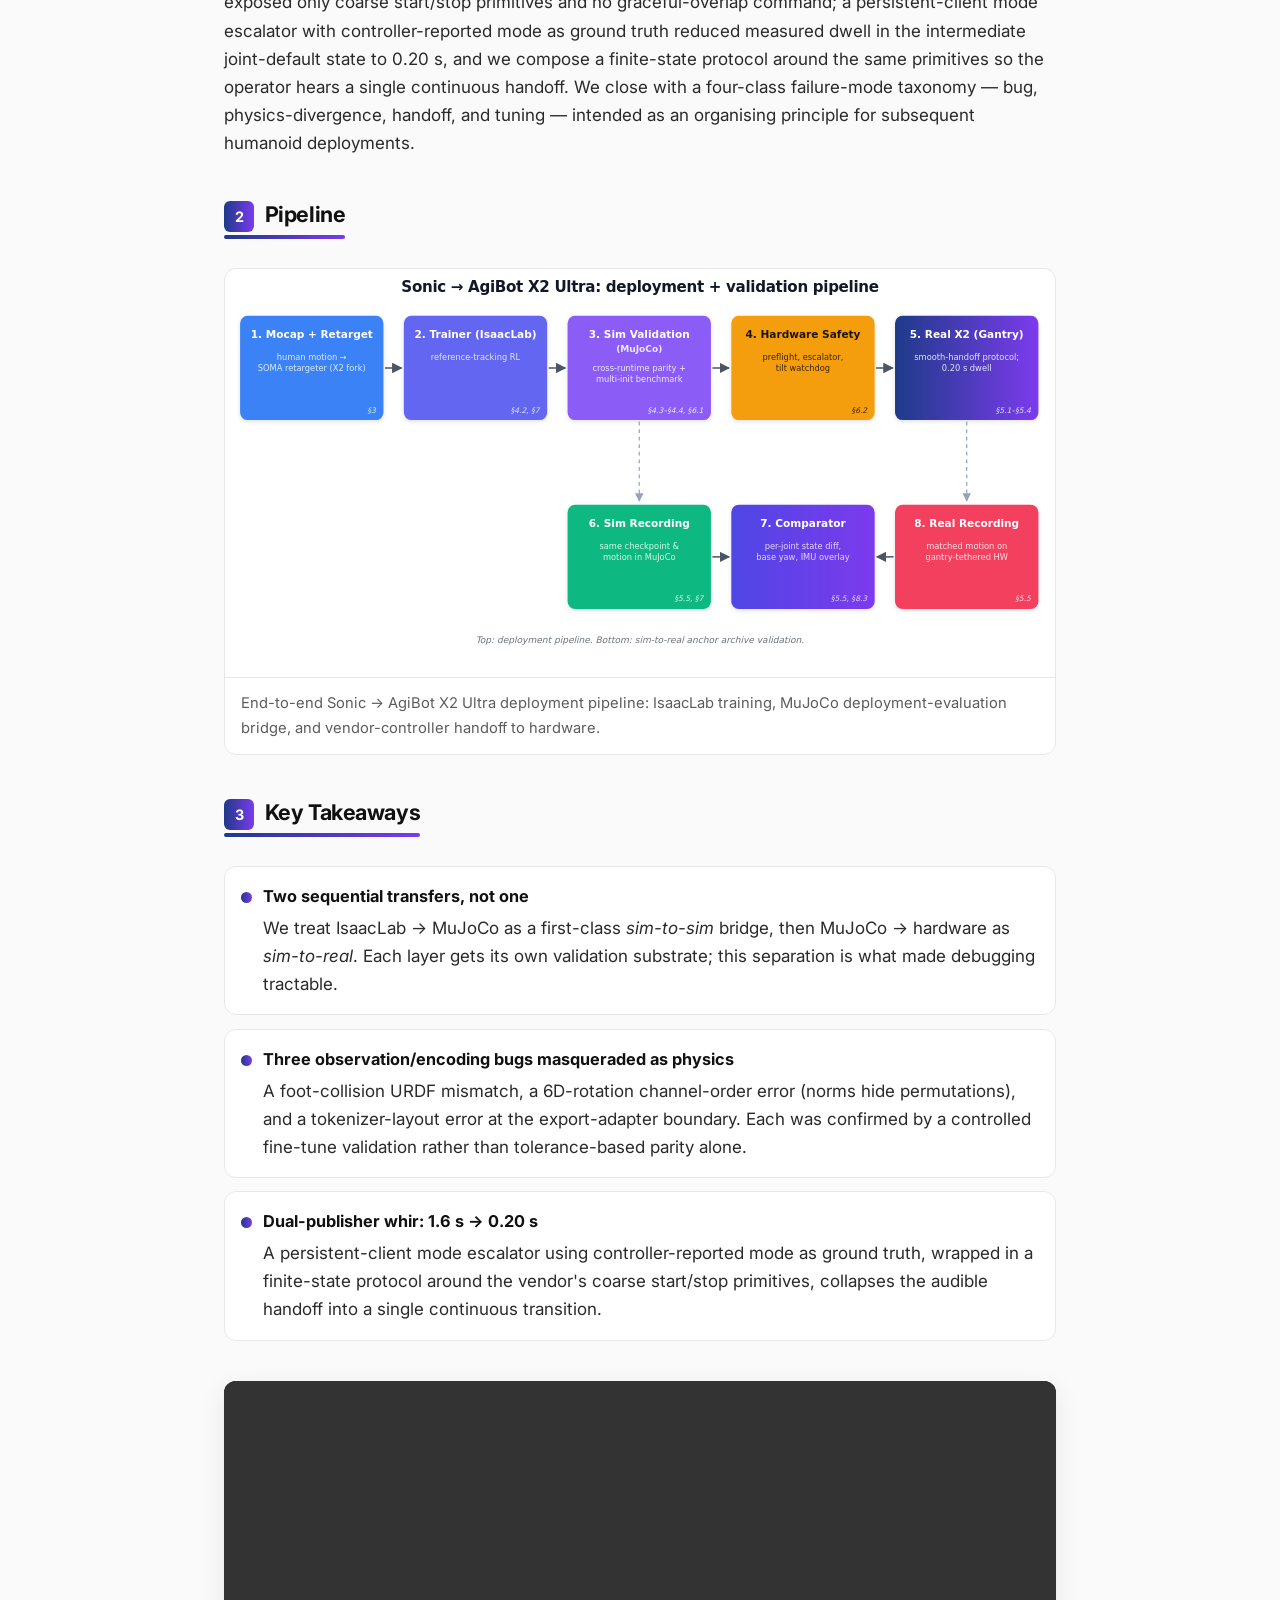
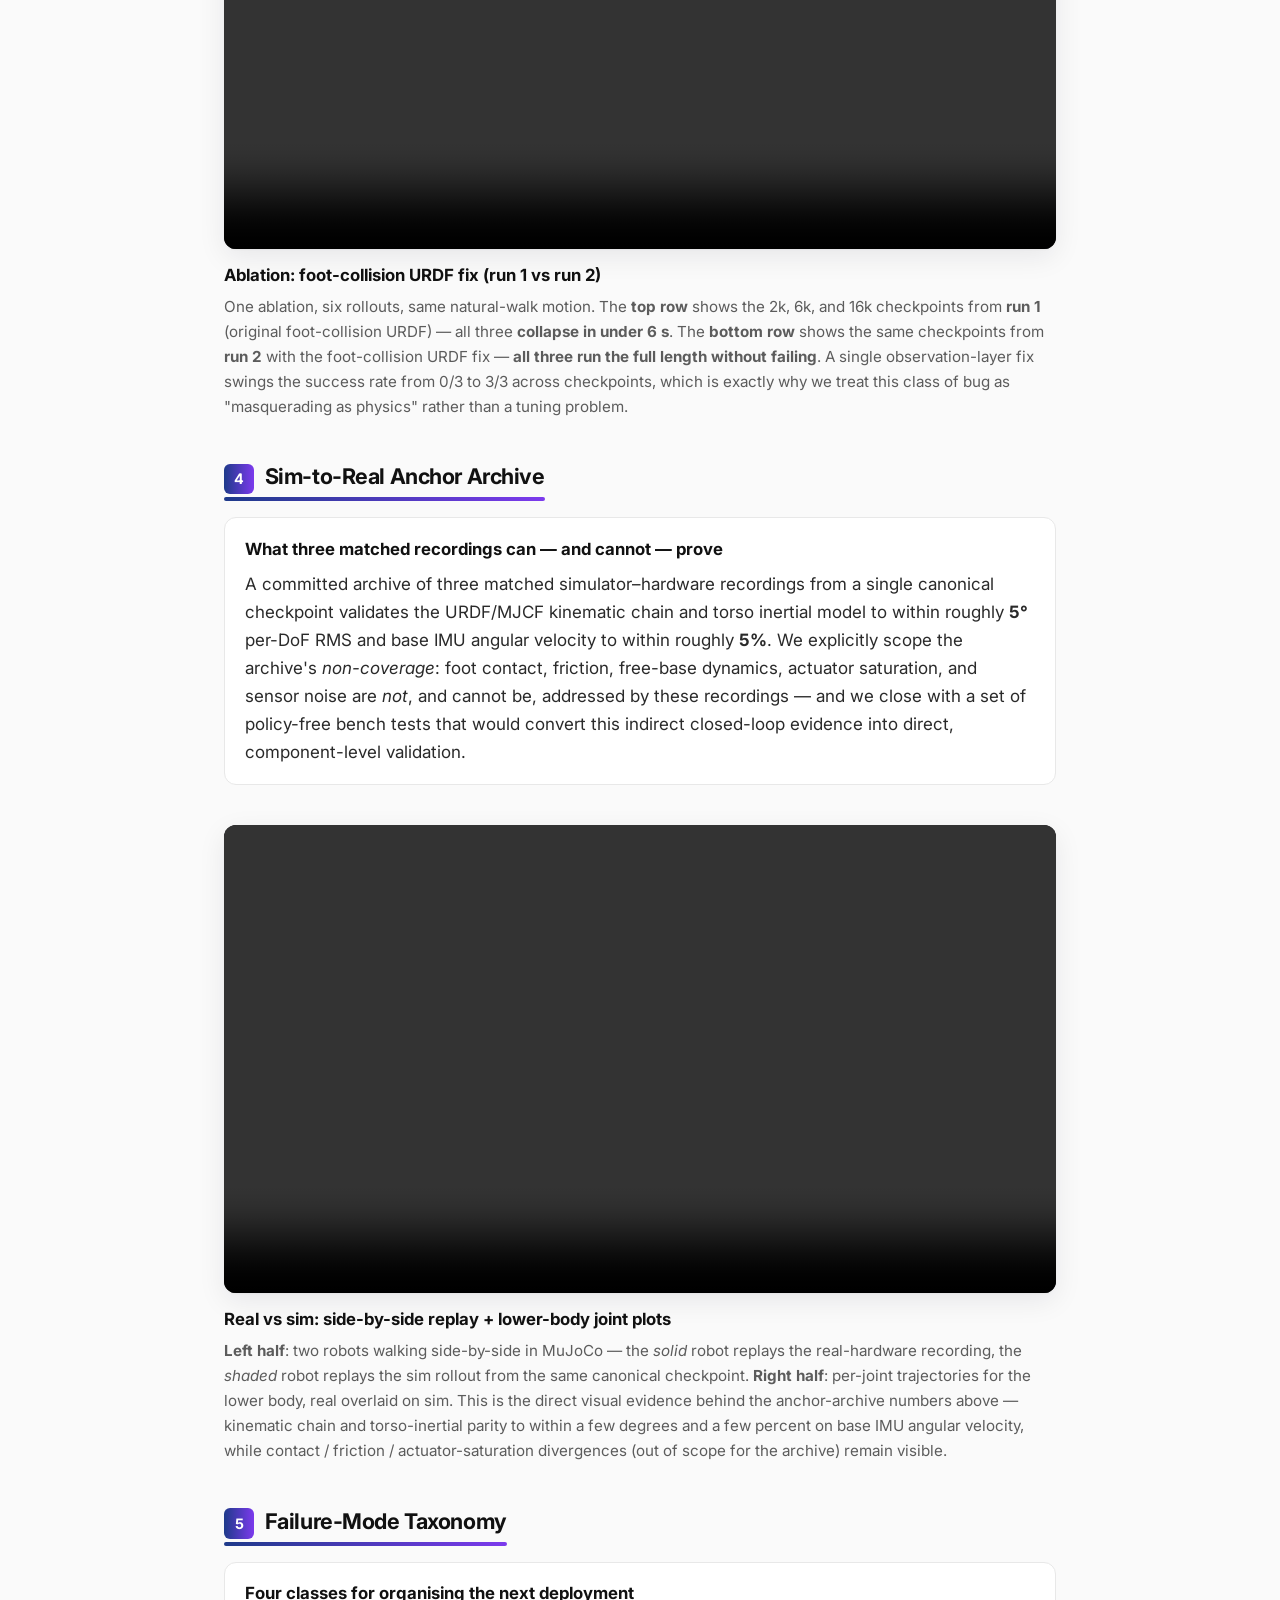
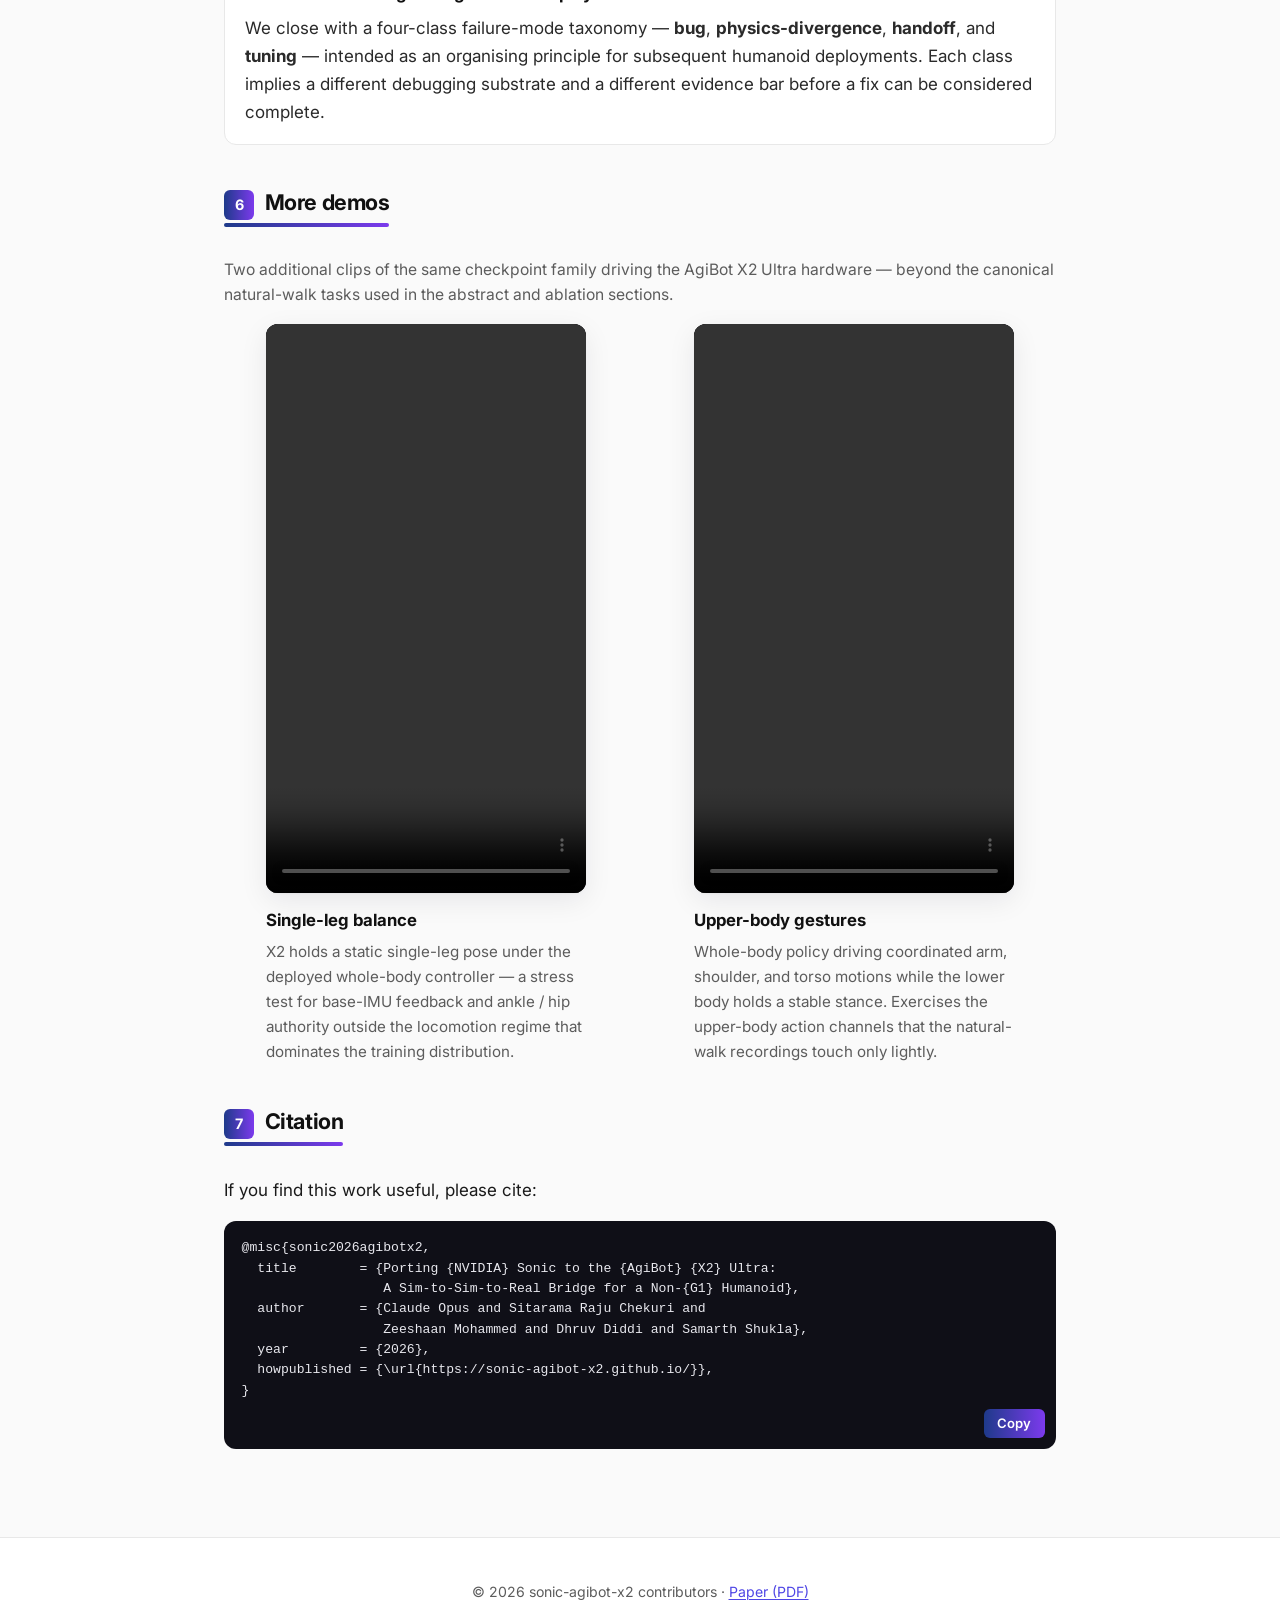
==== commit 14f1bca2: "add kplanner follow-up report page + hero banner cross-link Co-Authored-By: Claude Fable 5 <noreply@" ====
--- a/index.html
+++ b/index.html
@@ -61,7 +61,8 @@
 
     <header class="hero">
       <div class="wrap wrap--wide">
-        <h1 class="hero-title">
+              <p style="text-align:center;background:#a4551e;color:#fff;padding:.55rem .9rem;border-radius:8px;font-size:.95rem;margin:0 0 1.2rem">New follow-up report: <a href="/kplanner/" style="color:#fff;text-decoration:underline">Zero-Shot Cross-Embodiment Reuse of a Frozen Humanoid Motion Planner</a> — the G1 planner driving the X2, no retraining.</p>
+      <h1 class="hero-title">
           Sonic AgiBot X2 Port
         </h1>
         <p class="hero-subtitle">
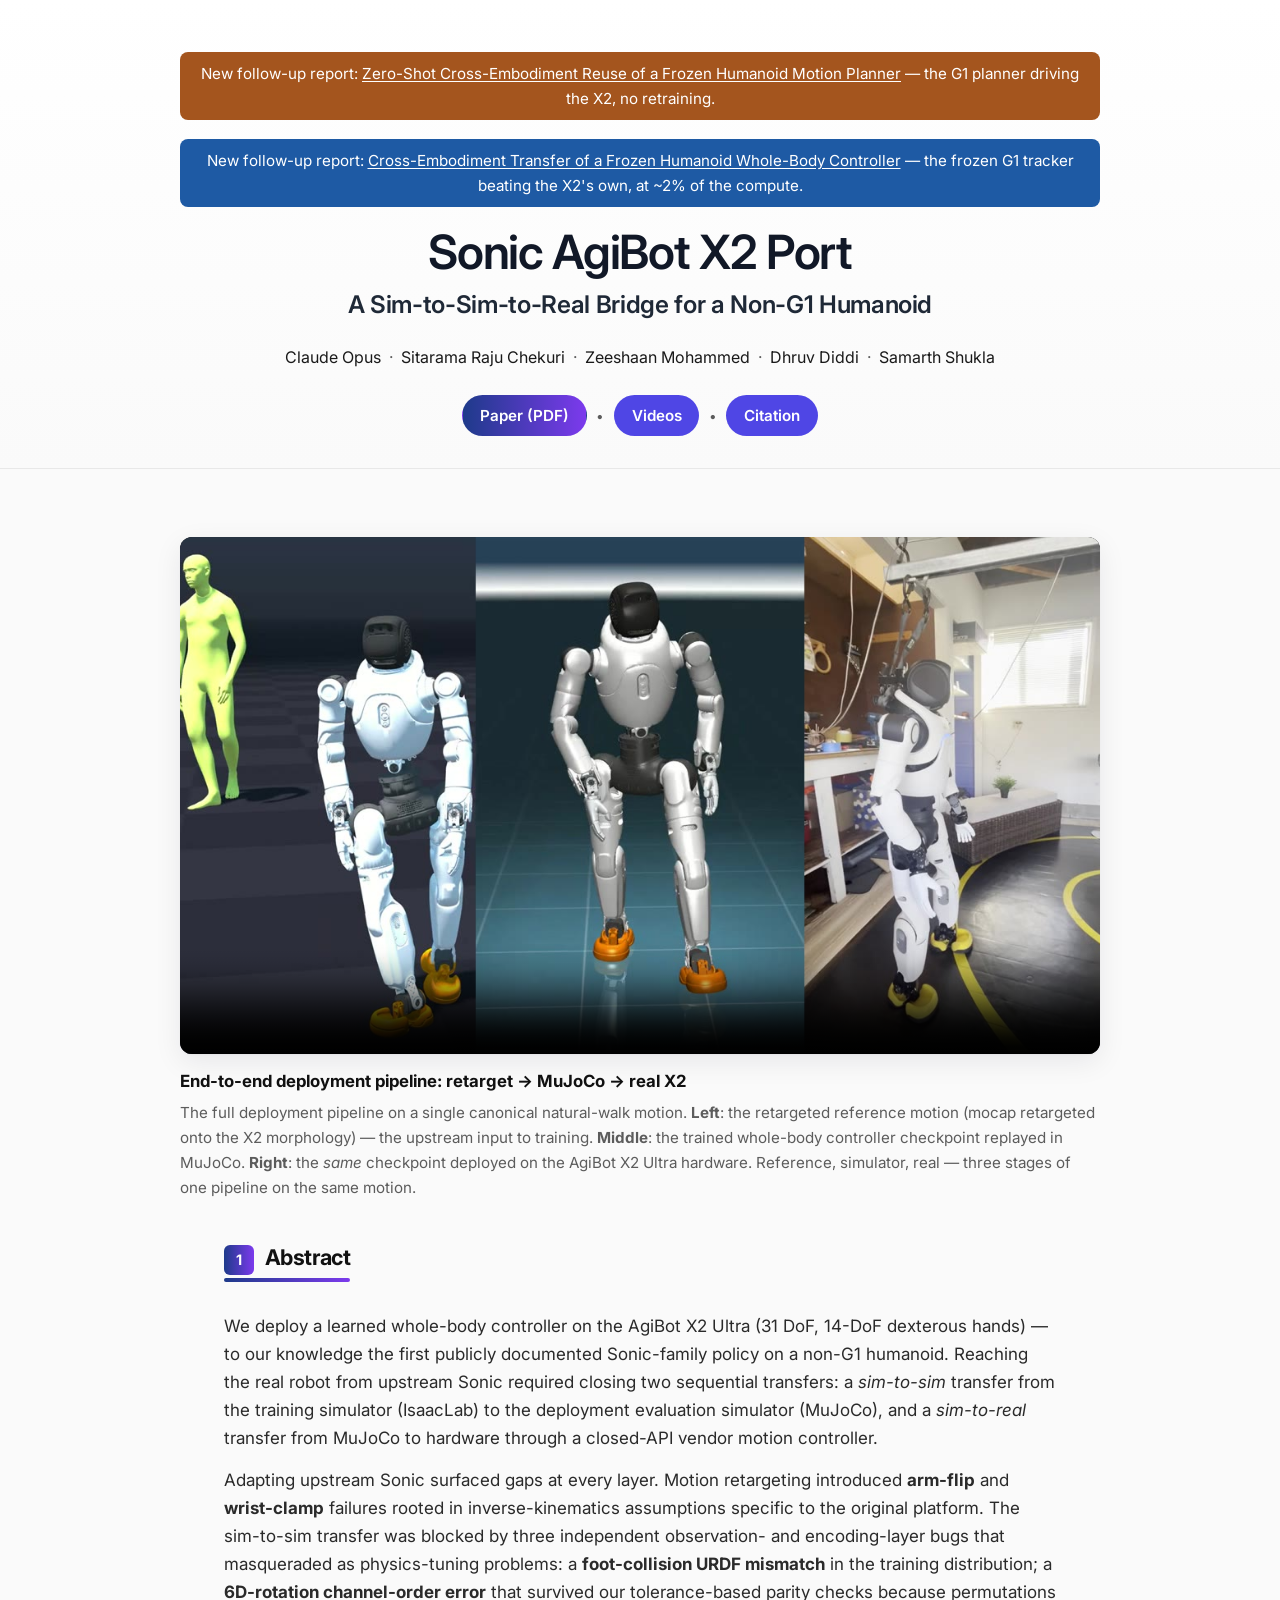
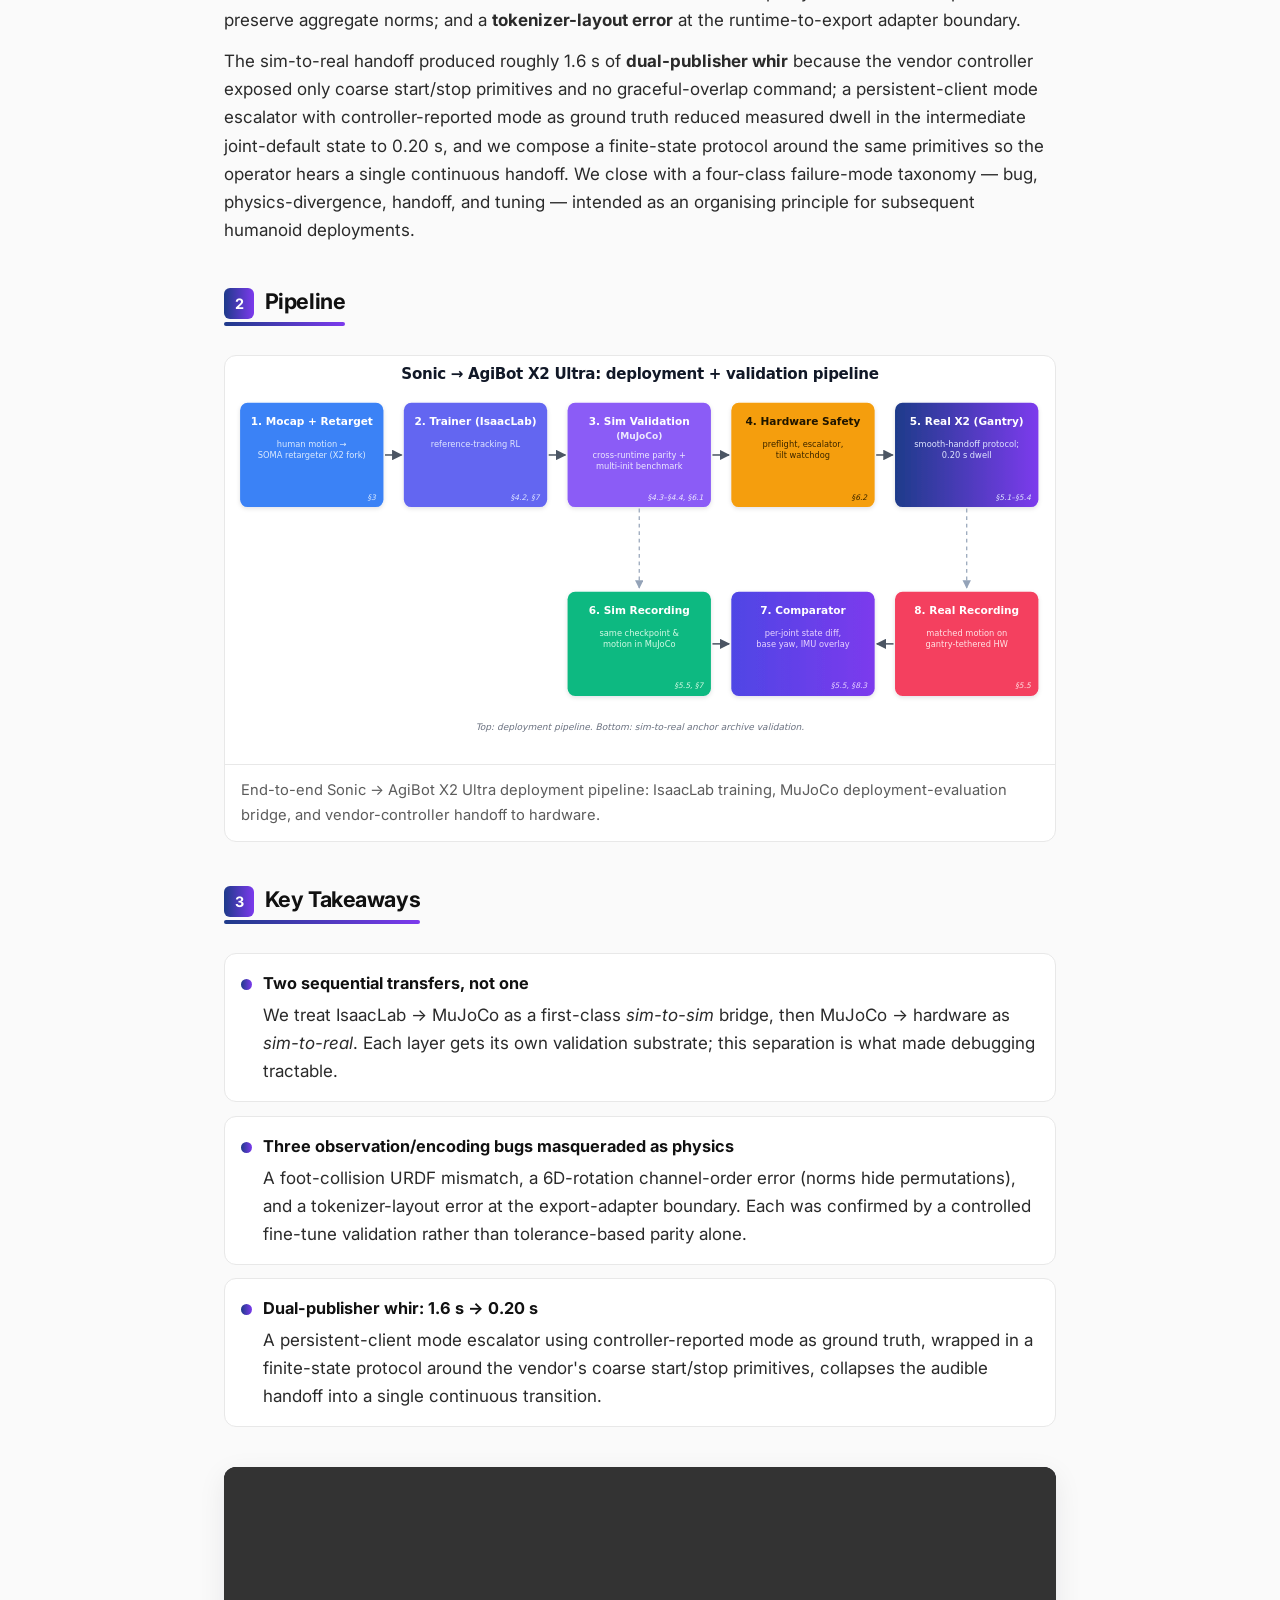
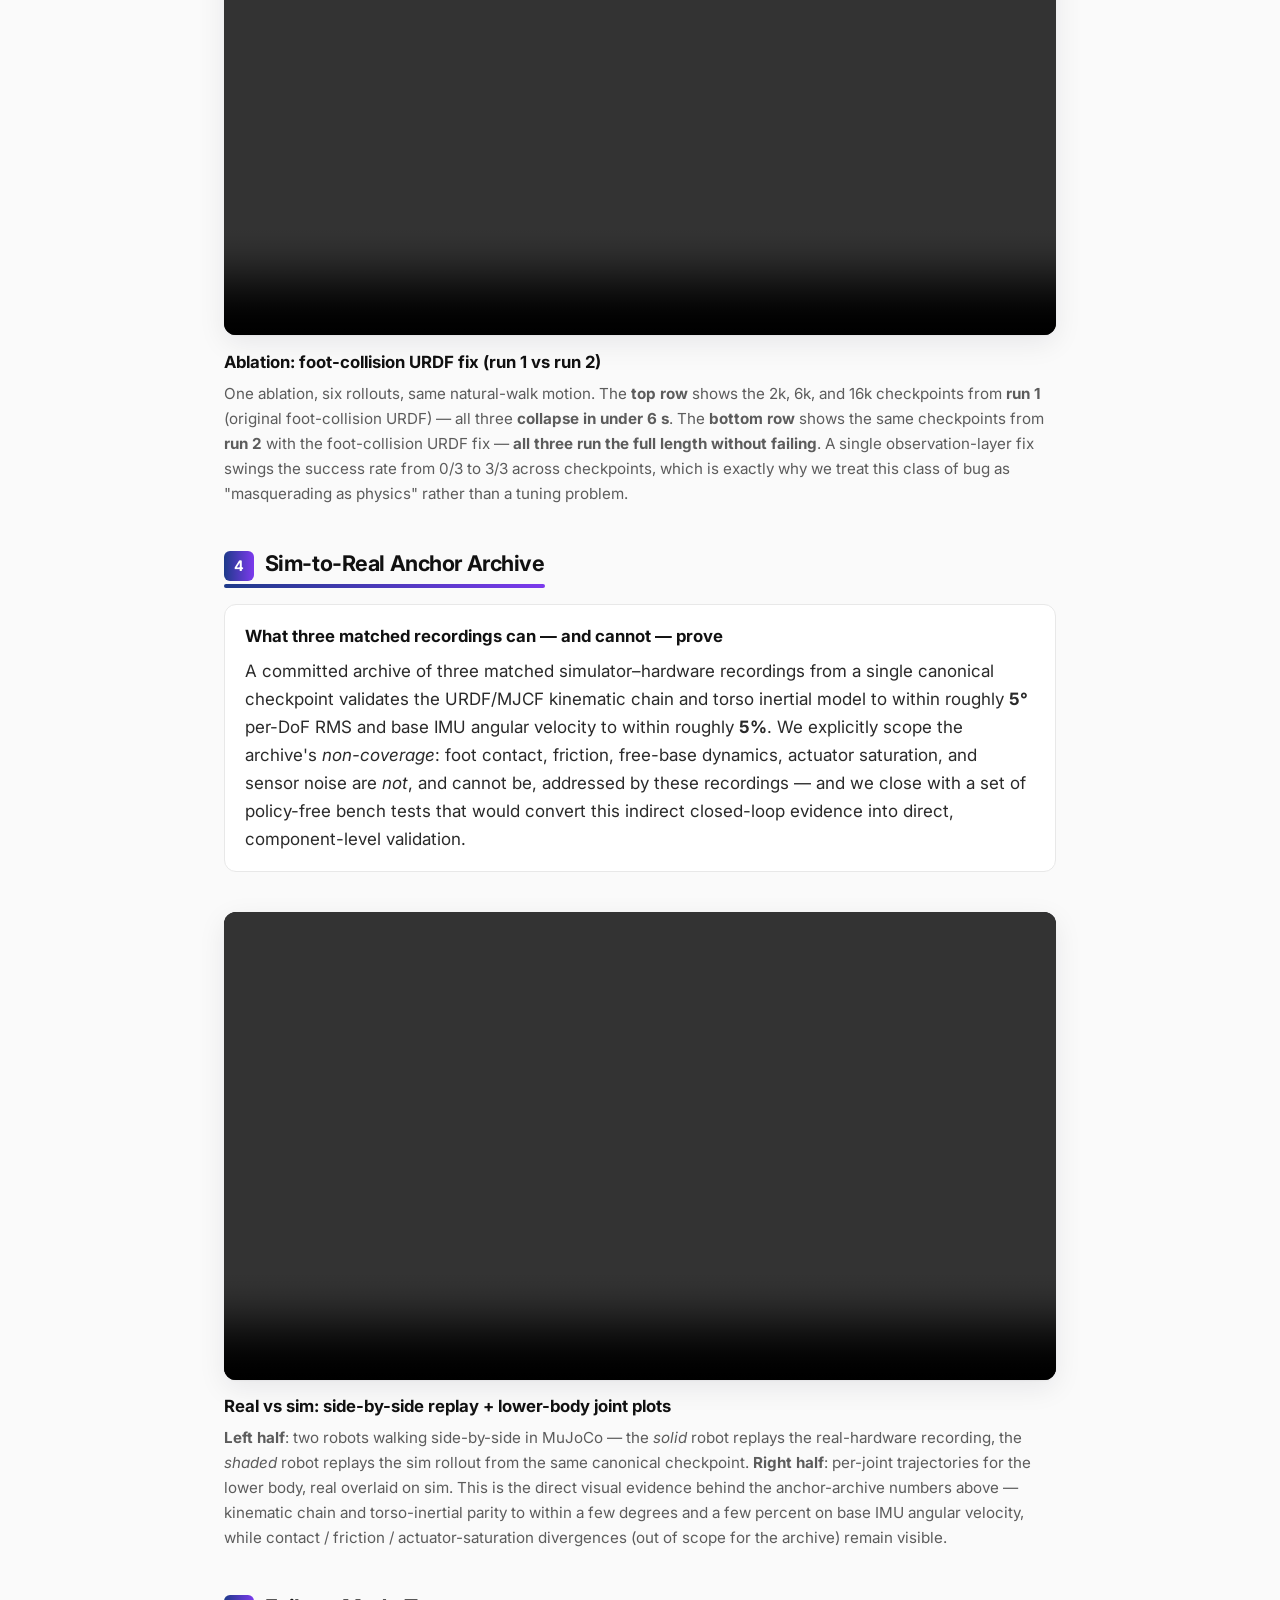
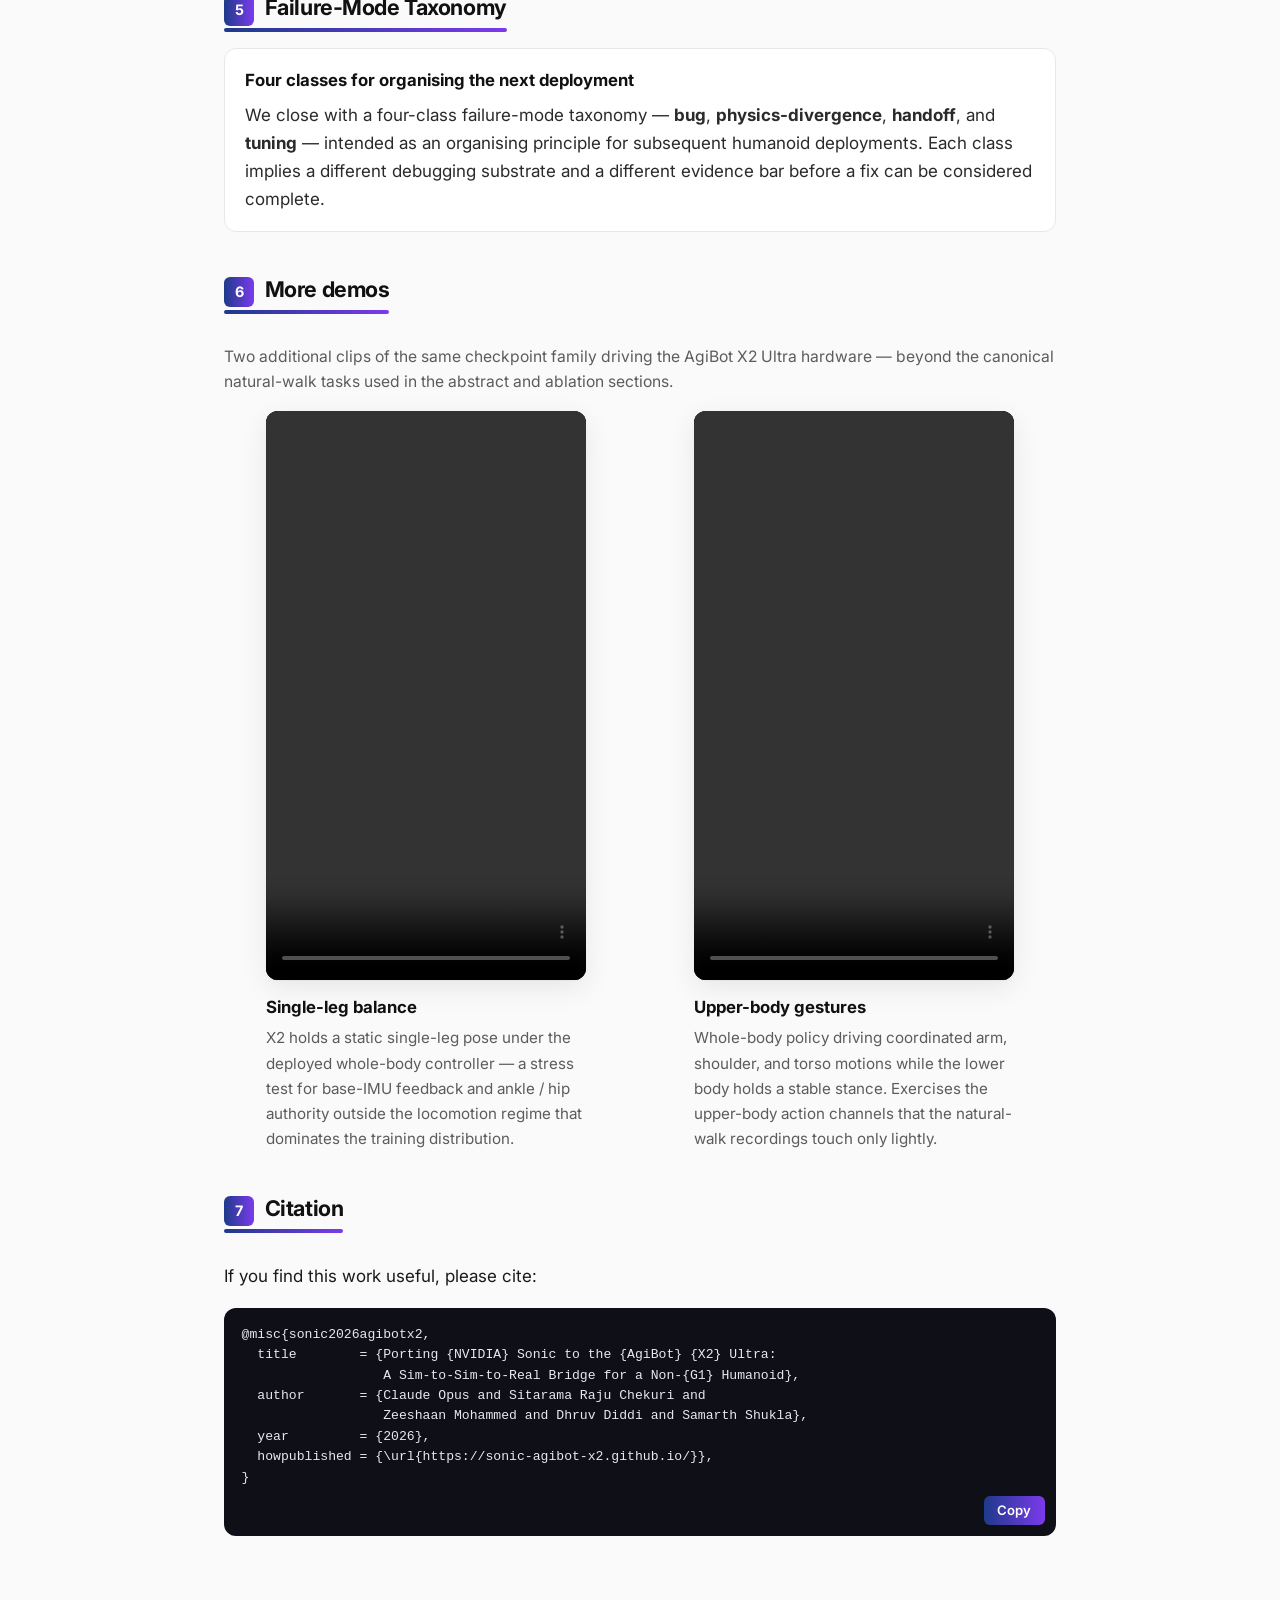
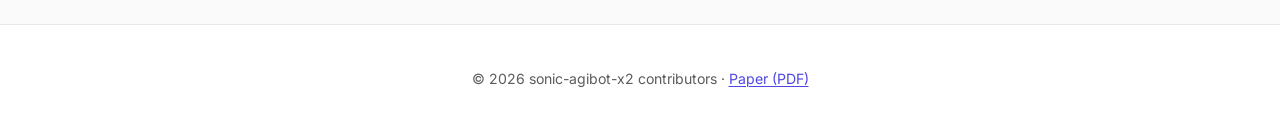
==== commit 29254e65: "root banner: sonic-transfer follow-up report" ====
--- a/index.html
+++ b/index.html
@@ -62,6 +62,7 @@
     <header class="hero">
       <div class="wrap wrap--wide">
               <p style="text-align:center;background:#a4551e;color:#fff;padding:.55rem .9rem;border-radius:8px;font-size:.95rem;margin:0 0 1.2rem">New follow-up report: <a href="/kplanner/" style="color:#fff;text-decoration:underline">Zero-Shot Cross-Embodiment Reuse of a Frozen Humanoid Motion Planner</a> — the G1 planner driving the X2, no retraining.</p>
+              <p style="text-align:center;background:#1e5aa4;color:#fff;padding:.55rem .9rem;border-radius:8px;font-size:.95rem;margin:0 0 1.2rem">New follow-up report: <a href="/sonic-transfer/" style="color:#fff;text-decoration:underline">Cross-Embodiment Transfer of a Frozen Humanoid Whole-Body Controller</a> — the frozen G1 tracker beating the X2's own, at ~2% of the compute.</p>
       <h1 class="hero-title">
           Sonic AgiBot X2 Port
         </h1>
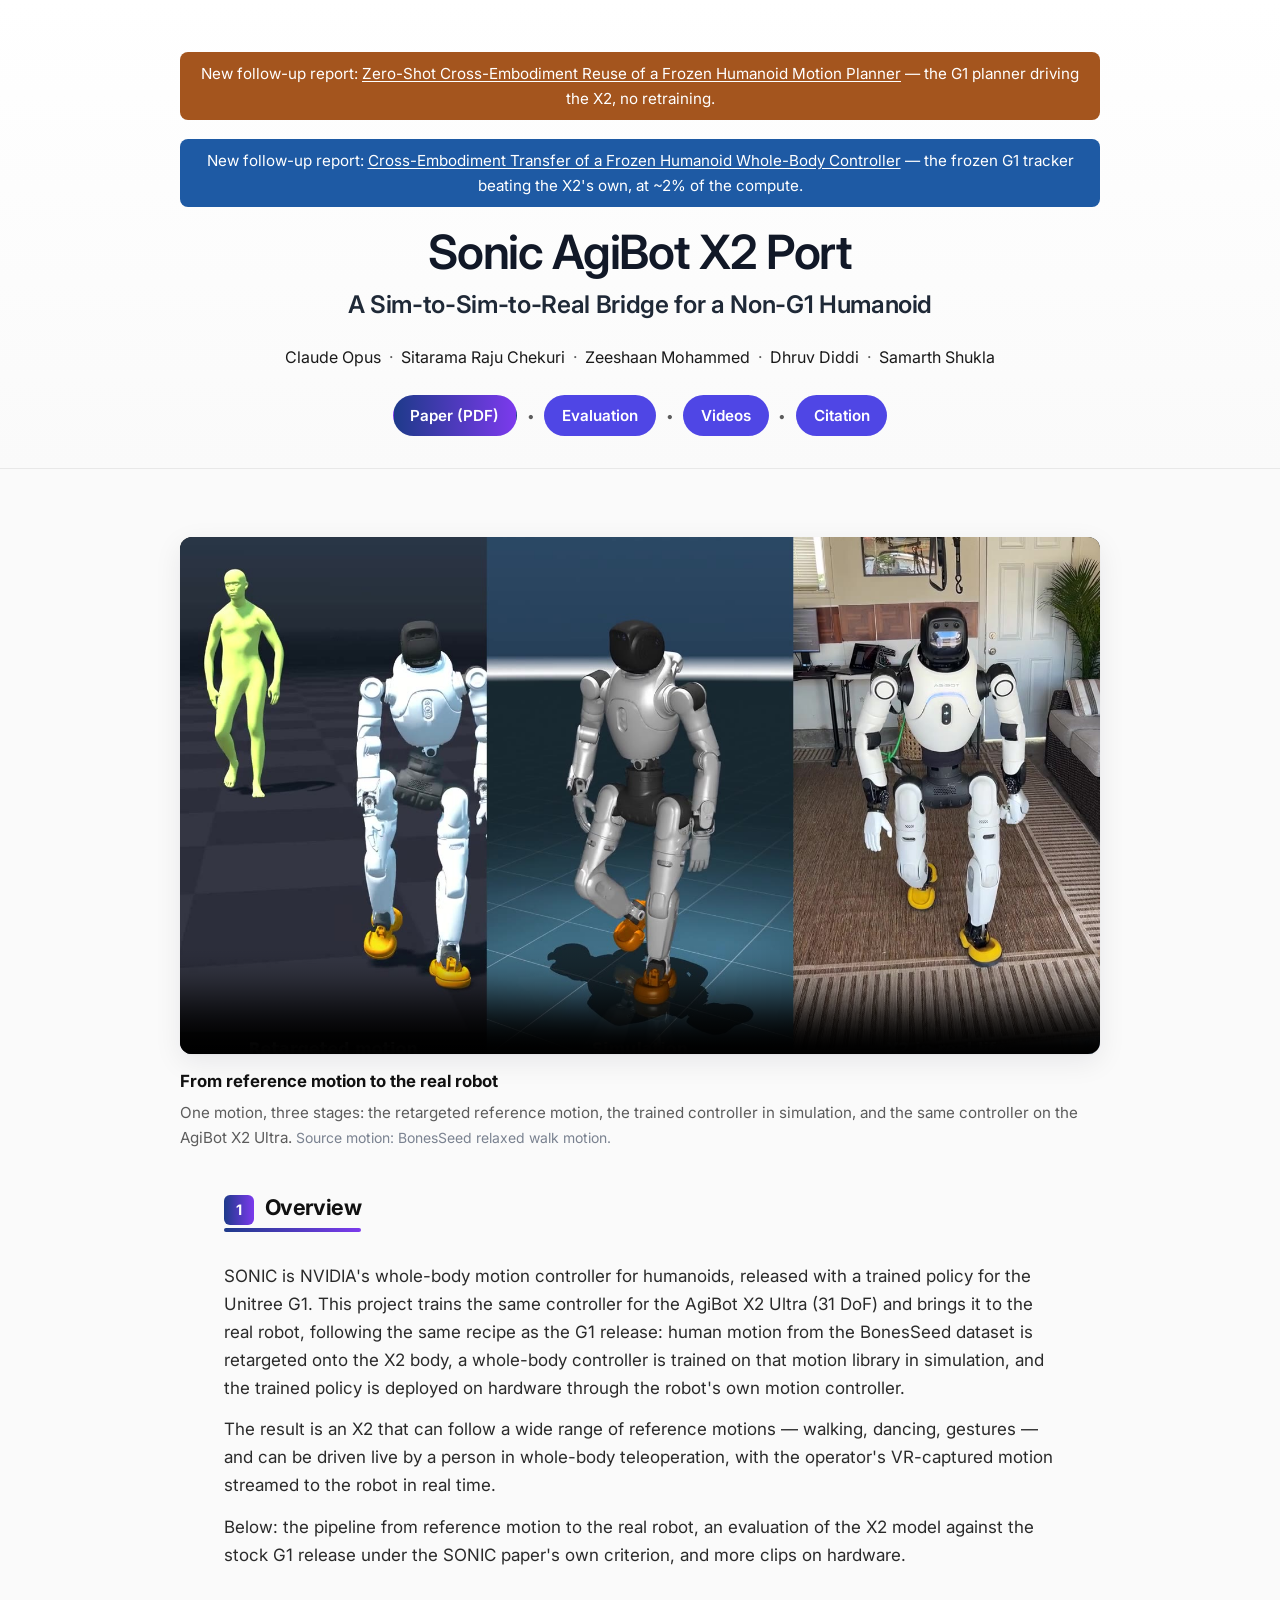
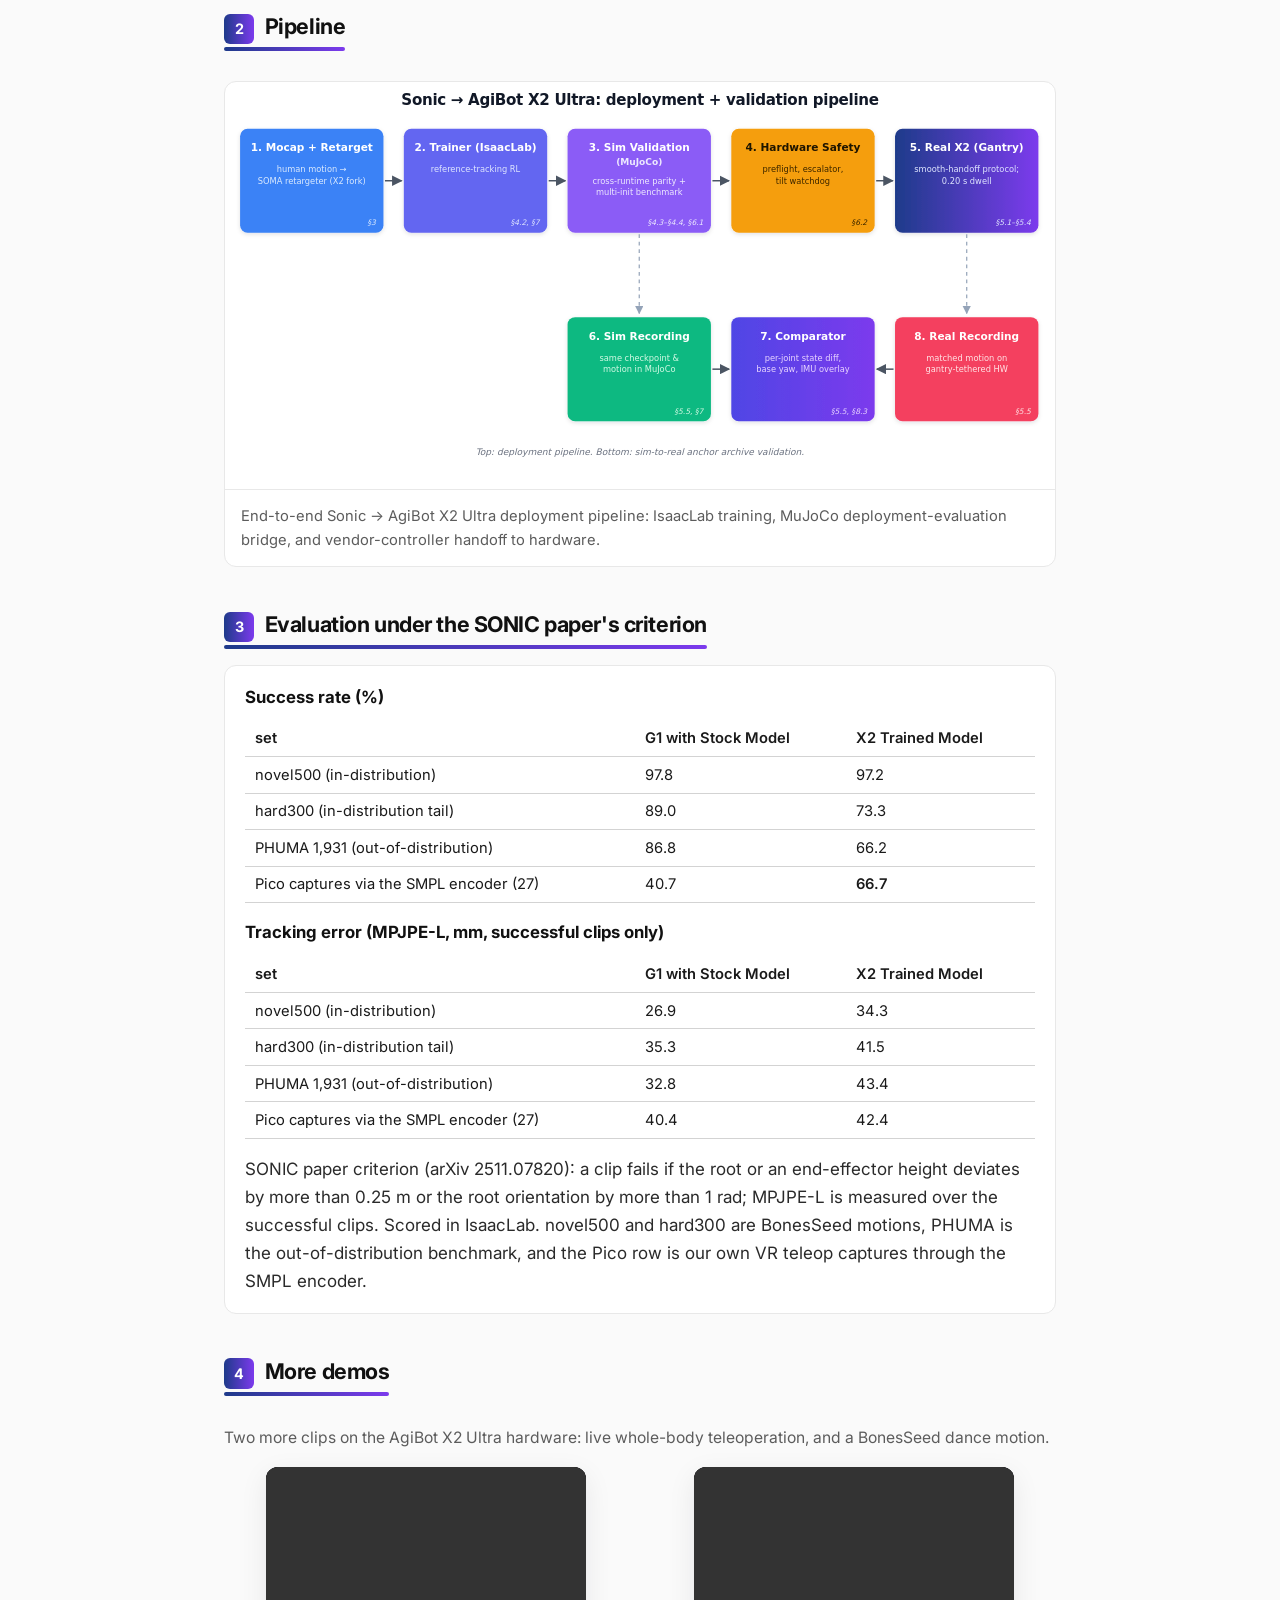
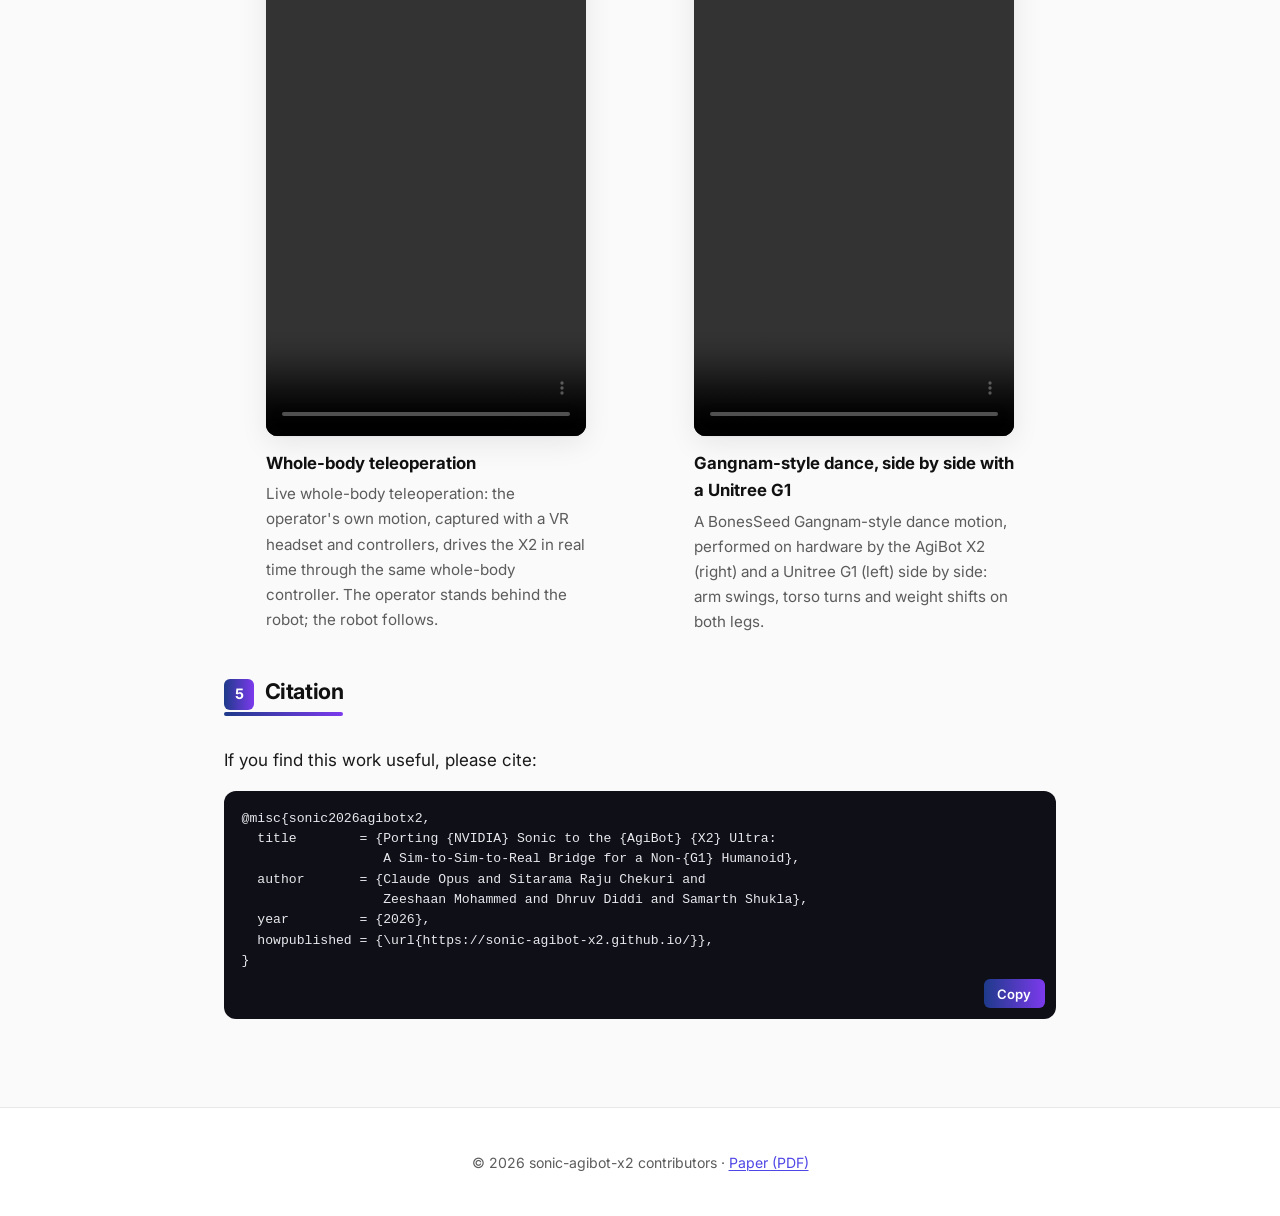
==== commit 8e713856: "Main page + sonic-transfer refresh (2026-09-14) Main page: Overview replaces the abstract; new hero " ====
--- a/index.html
+++ b/index.html
@@ -88,6 +88,7 @@
               >Paper (PDF)</a
             >
           </li>
+          <li><a class="pill pill--solid" href="#evaluation">Evaluation</a></li>
           <li><a class="pill pill--solid" href="#more-demos">Videos</a></li>
           <li><a class="pill pill--solid" href="#citation">Citation</a></li>
         </ul>
@@ -110,73 +111,50 @@
               loop
               preload="metadata"
               autoplay
-              poster="static/images/og_preview.jpg"
+              poster="static/images/hero_relaxed_walk_fixedretarget.jpg"
               aria-describedby="video-x2-caption"
             >
               <source
-                src="static/videos/x2-normal-walk-mocap-sim-real.mp4"
+                src="static/videos/x2-relaxed-walk-fixedretarget-mocap-sim-real.mp4"
                 type="video/mp4"
               />
               Your browser does not support embedded video.
             </video>
           </div>
           <h3 id="video-x2-title">
-            End-to-end deployment pipeline: retarget → MuJoCo → real X2
+            From reference motion to the real robot
           </h3>
           <p id="video-x2-caption">
-            The full deployment pipeline on a single canonical natural-walk
-            motion. <strong>Left</strong>: the retargeted reference motion
-            (mocap retargeted onto the X2 morphology) — the upstream input
-            to training. <strong>Middle</strong>: the trained whole-body
-            controller checkpoint replayed in MuJoCo. <strong>Right</strong>:
-            the <em>same</em> checkpoint deployed on the AgiBot X2 Ultra
-            hardware. Reference, simulator, real — three stages of one
-            pipeline on the same motion.
+            One motion, three stages: the retargeted reference motion, the trained controller
+            in simulation, and the same controller on the AgiBot X2 Ultra.
+            <span style="color:#7a8290;font-size:.92em">Source motion: BonesSeed relaxed walk motion.</span>
           </p>
         </section>
         <!-- § Abstract -->
         <section class="block abstract" aria-labelledby="abstract-title">
           <h2 id="abstract-title">
-            <span class="num">1</span>Abstract
+            <span class="num">1</span>Overview
           </h2>
           <p>
-            We deploy a learned whole-body controller on the AgiBot&nbsp;X2
-            Ultra (31&nbsp;DoF, 14-DoF dexterous hands) — to our knowledge the
-            first publicly documented Sonic-family policy on a non-G1
-            humanoid. Reaching the real robot from upstream Sonic required
-            closing two sequential transfers: a <em>sim-to-sim</em> transfer
-            from the training simulator (IsaacLab) to the deployment
-            evaluation simulator (MuJoCo), and a <em>sim-to-real</em> transfer
-            from MuJoCo to hardware through a closed-API vendor motion
+            SONIC is NVIDIA's whole-body motion controller for humanoids, released with
+            a trained policy for the Unitree&nbsp;G1. This project trains the same
+            controller for the AgiBot&nbsp;X2 Ultra (31&nbsp;DoF) and brings it to the
+            real robot, following the same recipe as the G1 release: human motion
+            from the BonesSeed dataset is retargeted onto the X2 body, a whole-body
+            controller is trained on that motion library in simulation, and the
+            trained policy is deployed on hardware through the robot's own motion
             controller.
           </p>
           <p>
-            Adapting upstream Sonic surfaced gaps at every layer. Motion
-            retargeting introduced <strong>arm-flip</strong> and
-            <strong>wrist-clamp</strong> failures rooted in inverse-kinematics
-            assumptions specific to the original platform. The sim-to-sim
-            transfer was blocked by three independent observation- and
-            encoding-layer bugs that masqueraded as physics-tuning problems:
-            a <strong>foot-collision URDF mismatch</strong> in the training
-            distribution; a
-            <strong>6D-rotation channel-order error</strong> that survived
-            our tolerance-based parity checks because permutations preserve
-            aggregate norms; and a
-            <strong>tokenizer-layout error</strong> at the
-            runtime-to-export adapter boundary.
+            The result is an X2 that can follow a wide range of reference motions —
+            walking, dancing, gestures — and can be driven live
+            by a person in whole-body teleoperation, with the operator's VR-captured
+            motion streamed to the robot in real time.
           </p>
           <p>
-            The sim-to-real handoff produced roughly 1.6&nbsp;s of
-            <strong>dual-publisher whir</strong> because the vendor controller
-            exposed only coarse start/stop primitives and no graceful-overlap
-            command; a persistent-client mode escalator with controller-reported
-            mode as ground truth reduced measured dwell in the intermediate
-            joint-default state to 0.20&nbsp;s, and we compose a finite-state
-            protocol around the same primitives so the operator hears a single
-            continuous handoff. We close with a four-class failure-mode
-            taxonomy — bug, physics-divergence, handoff, and tuning —
-            intended as an organising principle for subsequent humanoid
-            deployments.
+            Below: the pipeline from reference motion to the real robot, an
+            evaluation of the X2 model against the stock G1 release under the SONIC
+            paper's own criterion, and more clips on hardware.
           </p>
         </section>
 
@@ -199,164 +177,41 @@
           </figure>
         </section>
 
-        <!-- § Key Takeaways (1–3) -->
-        <section class="block" aria-labelledby="takeaways1-title">
-          <h2 id="takeaways1-title">
-            <span class="num">3</span>Key Takeaways
-          </h2>
-          <ul class="takeaways takeaways--bullets">
-            <li>
-              <h3>Two sequential transfers, not one</h3>
-              <p>
-                We treat IsaacLab → MuJoCo as a first-class
-                <em>sim-to-sim</em> bridge, then MuJoCo → hardware as
-                <em>sim-to-real</em>. Each layer gets its own validation
-                substrate; this separation is what made debugging tractable.
-              </p>
-            </li>
-            <li>
-              <h3>Three observation/encoding bugs masqueraded as physics</h3>
-              <p>
-                A foot-collision URDF mismatch, a 6D-rotation channel-order
-                error (norms hide permutations), and a tokenizer-layout error
-                at the export-adapter boundary. Each was confirmed by a
-                controlled fine-tune validation rather than tolerance-based
-                parity alone.
-              </p>
-            </li>
-            <li>
-              <h3>Dual-publisher whir: 1.6&nbsp;s → 0.20&nbsp;s</h3>
-              <p>
-                A persistent-client mode escalator using
-                controller-reported mode as ground truth, wrapped in a
-                finite-state protocol around the vendor's coarse start/stop
-                primitives, collapses the audible handoff into a single
-                continuous transition.
-              </p>
-            </li>
-          </ul>
-        </section>
-
-        <!-- Video 2 — ablation: foot-collision URDF fix (run 1 vs run 2) -->
-        <section
-          class="video-block"
-          id="video-ablation"
-          aria-labelledby="video-ablation-title"
-        >
-          <div class="video-frame">
-            <video
-              controls
-              playsinline
-              muted
-              loop
-              preload="metadata"
-              autoplay
-              aria-describedby="video-ablation-caption"
-            >
-              <source
-                src="static/videos/x2-ablation-tests-run1-vs-run2.mp4"
-                type="video/mp4"
-              />
-              Your browser does not support embedded video.
-            </video>
-          </div>
-          <h3 id="video-ablation-title">
-            Ablation: foot-collision URDF fix (run 1 vs run 2)
-          </h3>
-          <p id="video-ablation-caption">
-            One ablation, six rollouts, same natural-walk motion. The
-            <strong>top row</strong> shows the 2k, 6k, and 16k checkpoints
-            from <strong>run 1</strong> (original foot-collision URDF) — all
-            three <strong>collapse in under 6&nbsp;s</strong>. The
-            <strong>bottom row</strong> shows the same checkpoints from
-            <strong>run 2</strong> with the foot-collision URDF fix —
-            <strong>all three run the full length without failing</strong>.
-            A single observation-layer fix swings the success rate from 0/3
-            to 3/3 across checkpoints, which is exactly why we treat this
-            class of bug as "masquerading as physics" rather than a tuning
-            problem.
-          </p>
-        </section>
-
-        <!-- § Sim-to-real anchor archive (Takeaway #4 — paired with Video 3) -->
-        <section class="block" aria-labelledby="anchor-title">
-          <h2 id="anchor-title">
-            <span class="num">4</span>Sim-to-Real Anchor Archive
+        <!-- § Evaluation under the SONIC paper's criterion -->
+        <section class="block" id="evaluation" aria-labelledby="evaluation-title">
+          <h2 id="evaluation-title">
+            <span class="num">3</span>Evaluation under the SONIC paper's criterion
           </h2>
           <div class="content-card">
-            <h3>What three matched recordings can — and cannot — prove</h3>
+            <style>
+              .evaltable{width:100%;border-collapse:collapse;margin:.6rem 0 1rem;font-size:.92rem}
+              .evaltable th,.evaltable td{padding:.35rem .6rem;border-bottom:1px solid rgba(128,128,128,.35);text-align:left;vertical-align:top}
+              .evaltable th{font-weight:600}
+              .evaltable td.win{font-weight:600}
+            </style>
+            <h3>Success rate (%)</h3>
+            <table class="evaltable">
+              <tr><th>set</th><th>G1 with Stock Model</th><th>X2 Trained Model</th></tr>
+              <tr><td>novel500 (in-distribution)</td><td>97.8</td><td>97.2</td></tr>
+              <tr><td>hard300 (in-distribution tail)</td><td>89.0</td><td>73.3</td></tr>
+              <tr><td>PHUMA 1,931 (out-of-distribution)</td><td>86.8</td><td>66.2</td></tr>
+              <tr><td>Pico captures via the SMPL encoder (27)</td><td>40.7</td><td class="win">66.7</td></tr>
+            </table>
+            <h3>Tracking error (MPJPE-L, mm, successful clips only)</h3>
+            <table class="evaltable">
+              <tr><th>set</th><th>G1 with Stock Model</th><th>X2 Trained Model</th></tr>
+              <tr><td>novel500 (in-distribution)</td><td>26.9</td><td>34.3</td></tr>
+              <tr><td>hard300 (in-distribution tail)</td><td>35.3</td><td>41.5</td></tr>
+              <tr><td>PHUMA 1,931 (out-of-distribution)</td><td>32.8</td><td>43.4</td></tr>
+              <tr><td>Pico captures via the SMPL encoder (27)</td><td>40.4</td><td>42.4</td></tr>
+            </table>
             <p>
-              A committed archive of three matched simulator–hardware
-              recordings from a single canonical checkpoint validates the
-              URDF/MJCF kinematic chain and torso inertial model to within
-              roughly <strong>5°</strong> per-DoF RMS and base IMU angular
-              velocity to within roughly <strong>5%</strong>. We explicitly
-              scope the archive's <em>non-coverage</em>: foot contact,
-              friction, free-base dynamics, actuator saturation, and sensor
-              noise are <em>not</em>, and cannot be, addressed by these
-              recordings — and we close with a set of policy-free bench
-              tests that would convert this indirect closed-loop evidence
-              into direct, component-level validation.
-            </p>
-          </div>
-        </section>
-
-        <!-- Video 3 — MuJoCo real vs sim side-by-side + joint plots -->
-        <section
-          class="video-block"
-          id="video-sim2real"
-          aria-labelledby="video-sim2real-title"
-        >
-          <div class="video-frame">
-            <video
-              controls
-              playsinline
-              muted
-              loop
-              preload="metadata"
-              autoplay
-              aria-describedby="video-sim2real-caption"
-            >
-              <source
-                src="static/videos/x2-compare-real-sim-motions-with-plots.mp4"
-                type="video/mp4"
-              />
-              Your browser does not support embedded video.
-            </video>
-          </div>
-          <h3 id="video-sim2real-title">
-            Real vs sim: side-by-side replay + lower-body joint plots
-          </h3>
-          <p id="video-sim2real-caption">
-            <strong>Left half</strong>: two robots walking side-by-side in
-            MuJoCo — the <em>solid</em> robot replays the real-hardware
-            recording, the <em>shaded</em> robot replays the sim rollout
-            from the same canonical checkpoint.
-            <strong>Right half</strong>: per-joint trajectories for the
-            lower body, real overlaid on sim. This is the direct visual
-            evidence behind the anchor-archive numbers above — kinematic
-            chain and torso-inertial parity to within a few degrees and a
-            few percent on base IMU angular velocity, while contact /
-            friction / actuator-saturation divergences (out of scope for
-            the archive) remain visible.
-          </p>
-        </section>
-
-        <!-- § Failure-mode taxonomy (Takeaway #5 — closing) -->
-        <section class="block" aria-labelledby="taxonomy-title">
-          <h2 id="taxonomy-title">
-            <span class="num">5</span>Failure-Mode Taxonomy
-          </h2>
-          <div class="content-card">
-            <h3>Four classes for organising the next deployment</h3>
-            <p>
-              We close with a four-class failure-mode taxonomy —
-              <strong>bug</strong>, <strong>physics-divergence</strong>,
-              <strong>handoff</strong>, and <strong>tuning</strong> —
-              intended as an organising principle for subsequent humanoid
-              deployments. Each class implies a different debugging
-              substrate and a different evidence bar before a fix can be
-              considered complete.
+              SONIC paper criterion (arXiv 2511.07820): a clip fails if the root or an
+              end-effector height deviates by more than 0.25&nbsp;m or the root orientation by
+              more than 1&nbsp;rad; MPJPE-L is measured over the successful clips. Scored in
+              IsaacLab. novel500 and hard300 are BonesSeed motions, PHUMA is the
+              out-of-distribution benchmark, and the Pico row is our own VR teleop captures
+              through the SMPL encoder.
             </p>
           </div>
         </section>
@@ -364,12 +219,11 @@
         <!-- § More demos (extra clips) -->
         <section class="block" id="more-demos" aria-labelledby="more-demos-title">
           <h2 id="more-demos-title">
-            <span class="num">6</span>More demos
+            <span class="num">4</span>More demos
           </h2>
           <p class="block-intro">
-            Two additional clips of the same checkpoint family driving the
-            AgiBot X2 Ultra hardware — beyond the canonical natural-walk
-            tasks used in the abstract and ablation sections.
+            Two more clips on the AgiBot X2 Ultra hardware: live whole-body
+            teleoperation, and a BonesSeed dance motion.
           </p>
           <div class="video-grid">
             <figure
@@ -388,19 +242,19 @@
                   aria-describedby="video-balance-caption"
                 >
                   <source
-                    src="static/videos/x2-sonic-balancing-on-one-leg.mp4"
+                    src="static/videos/x2-sonic-wholebody-teleop.mp4"
                     type="video/mp4"
                   />
                   Your browser does not support embedded video.
                 </video>
               </div>
               <figcaption>
-                <h3 id="video-balance-title">Single-leg balance</h3>
+                <h3 id="video-balance-title">Whole-body teleoperation</h3>
                 <p id="video-balance-caption">
-                  X2 holds a static single-leg pose under the deployed
-                  whole-body controller — a stress test for base-IMU
-                  feedback and ankle / hip authority outside the locomotion
-                  regime that dominates the training distribution.
+                  Live whole-body teleoperation: the operator's own motion,
+                  captured with a VR headset and controllers, drives the X2 in
+                  real time through the same whole-body controller. The
+                  operator stands behind the robot; the robot follows.
                 </p>
               </figcaption>
             </figure>
@@ -421,19 +275,18 @@
                   aria-describedby="video-manip-caption"
                 >
                   <source
-                    src="static/videos/x2-sonic-manipulation-gestures.mp4"
+                    src="static/videos/x2-g1-gangnam-dance.mp4"
                     type="video/mp4"
                   />
                   Your browser does not support embedded video.
                 </video>
               </div>
               <figcaption>
-                <h3 id="video-manip-title">Upper-body gestures</h3>
+                <h3 id="video-manip-title">Gangnam-style dance, side by side with a Unitree G1</h3>
                 <p id="video-manip-caption">
-                  Whole-body policy driving coordinated arm, shoulder, and
-                  torso motions while the lower body holds a stable stance.
-                  Exercises the upper-body action channels that the
-                  natural-walk recordings touch only lightly.
+                  A BonesSeed Gangnam-style dance motion, performed on hardware
+                  by the AgiBot X2 (right) and a Unitree G1 (left) side by side:
+                  arm swings, torso turns and weight shifts on both legs.
                 </p>
               </figcaption>
             </figure>
@@ -443,7 +296,7 @@
         <!-- § Citation -->
         <section class="block" id="citation" aria-labelledby="citation-title">
           <h2 id="citation-title">
-            <span class="num">7</span>Citation
+            <span class="num">5</span>Citation
           </h2>
           <p>If you find this work useful, please cite:</p>
           <pre class="cite-box"><code id="bibtex">@misc{sonic2026agibotx2,
